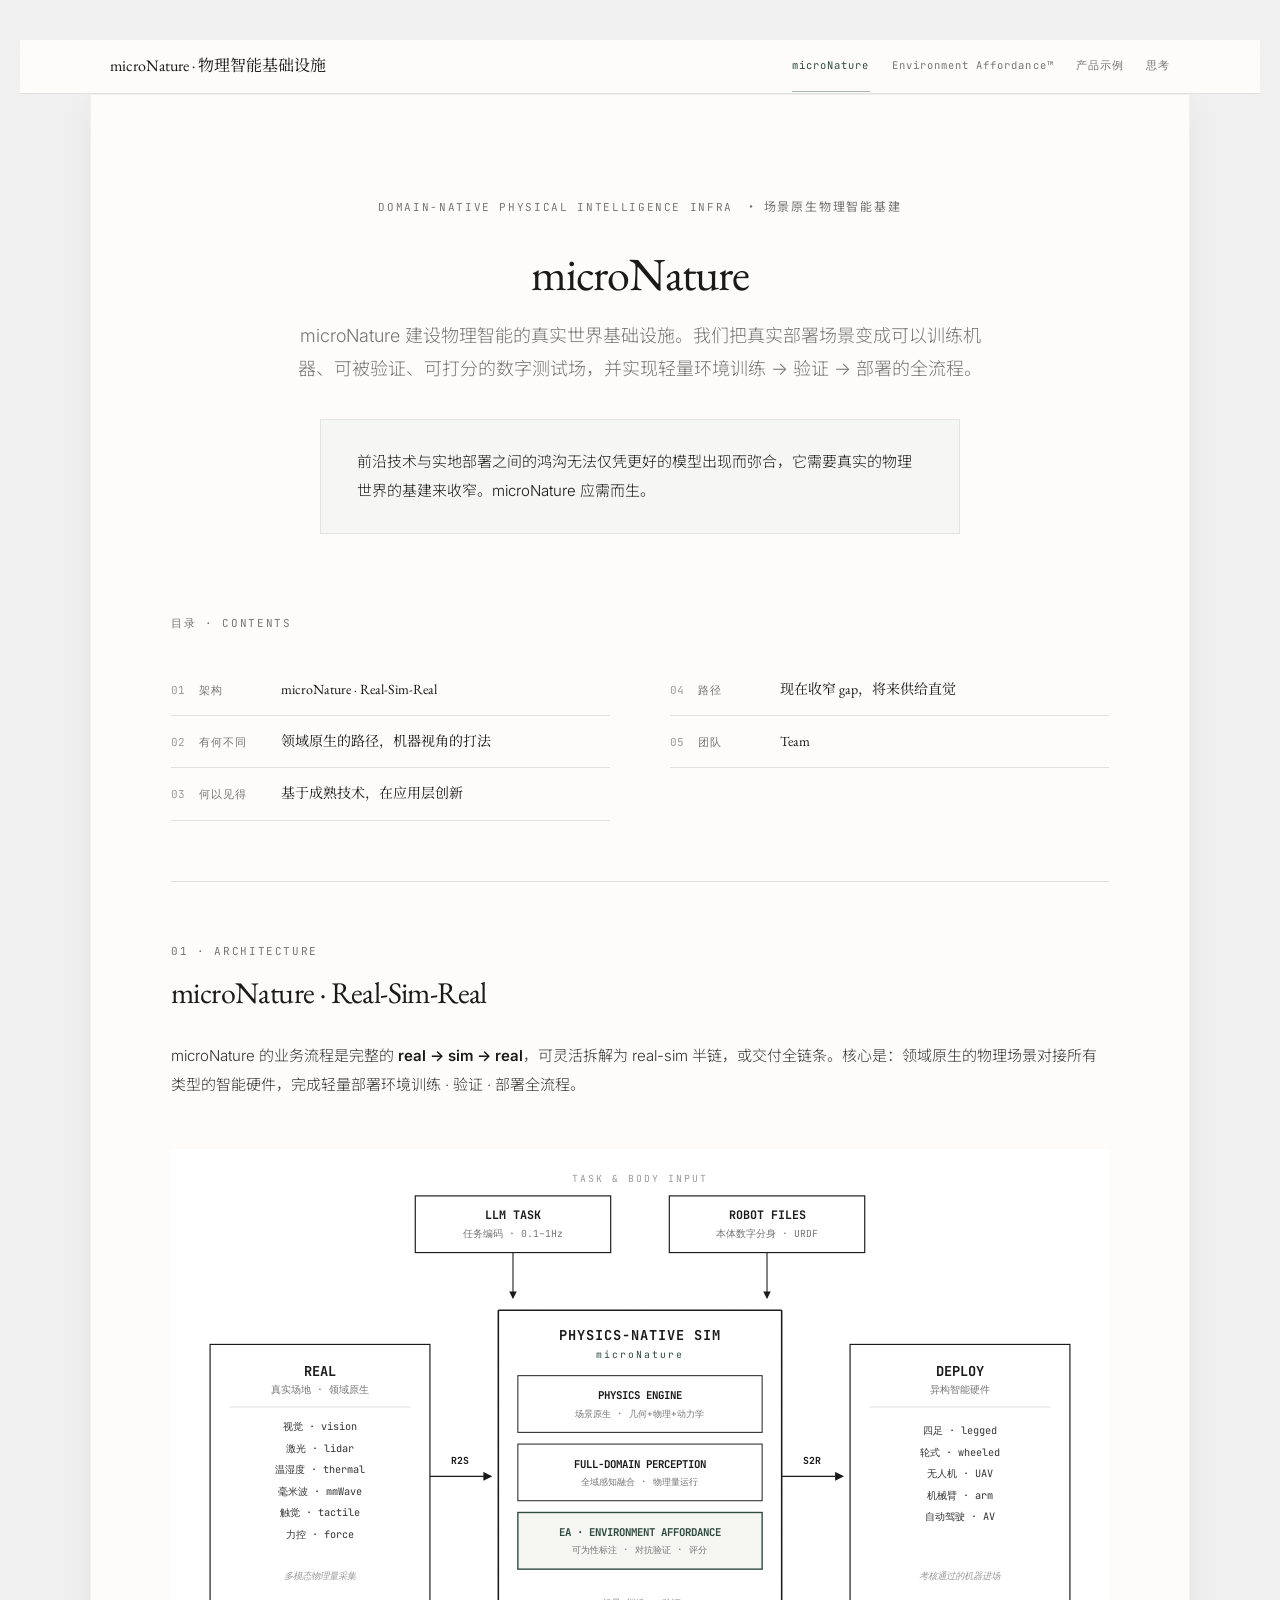
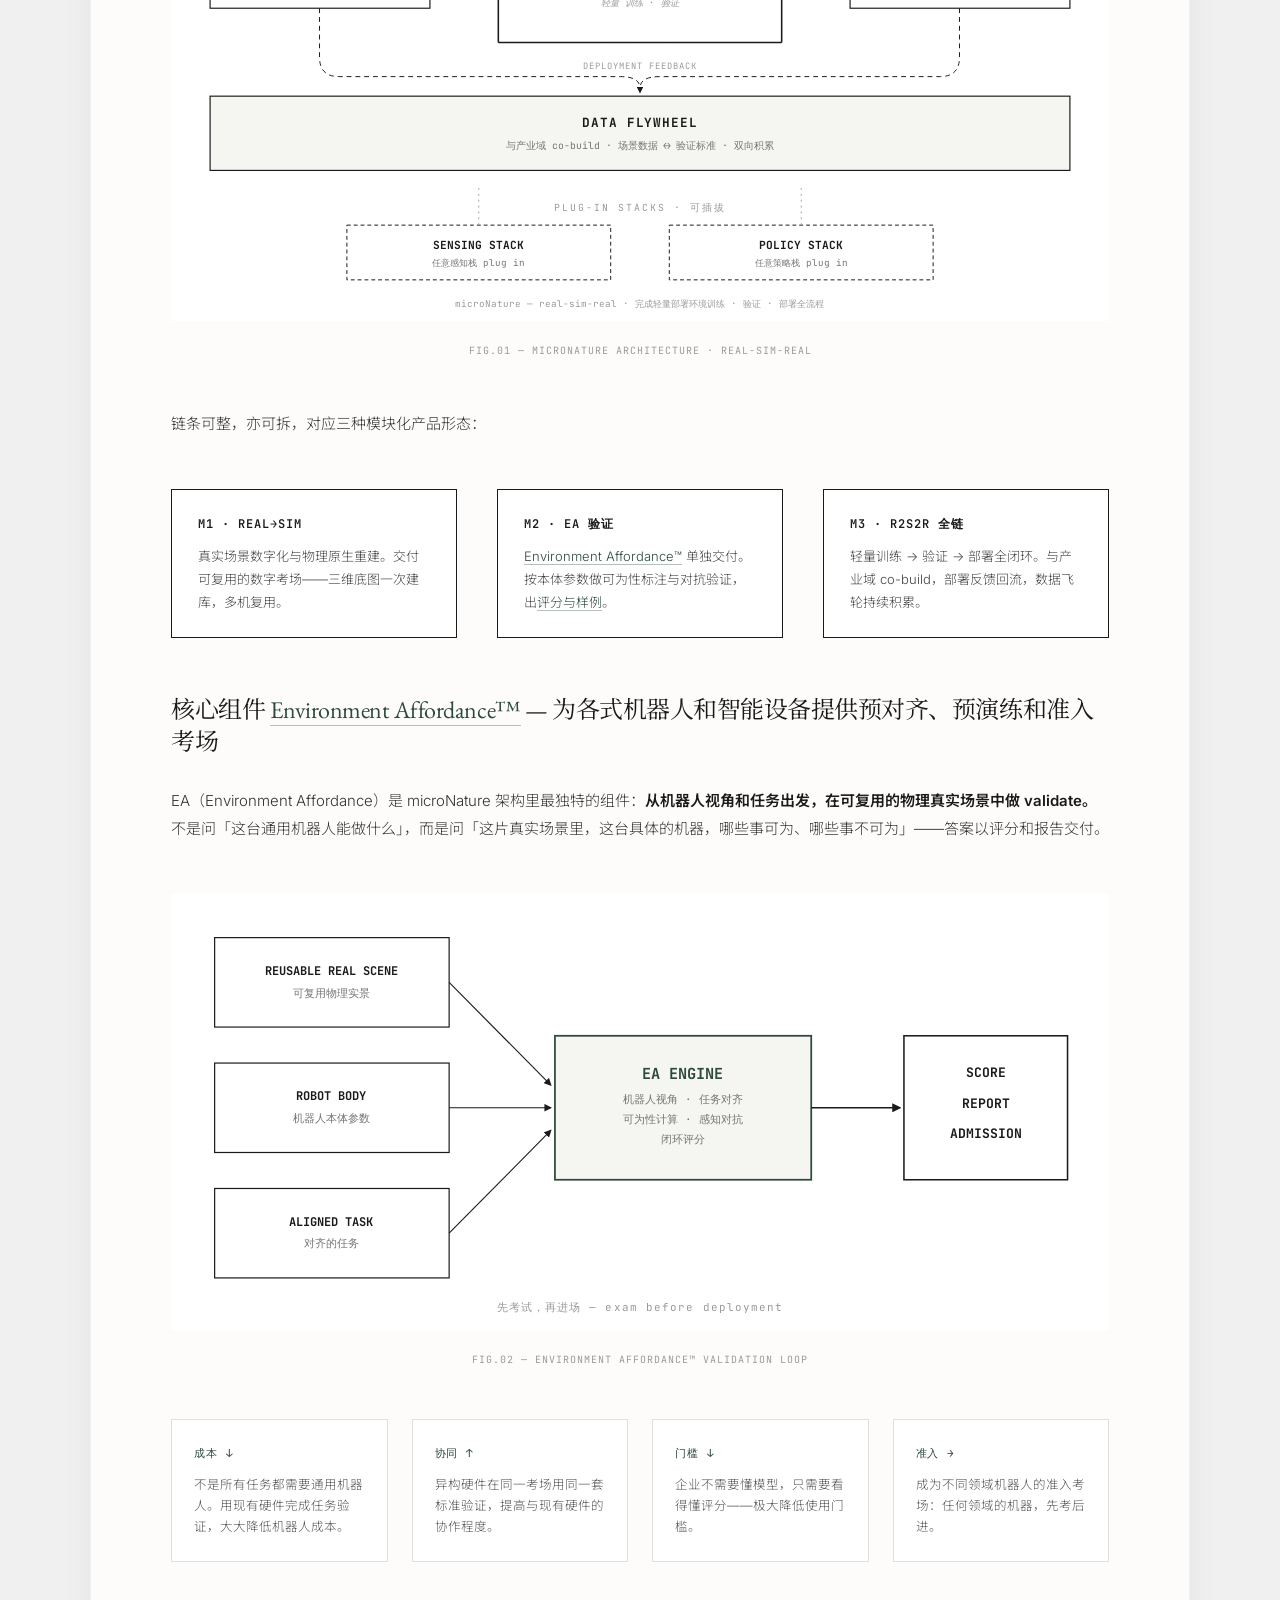
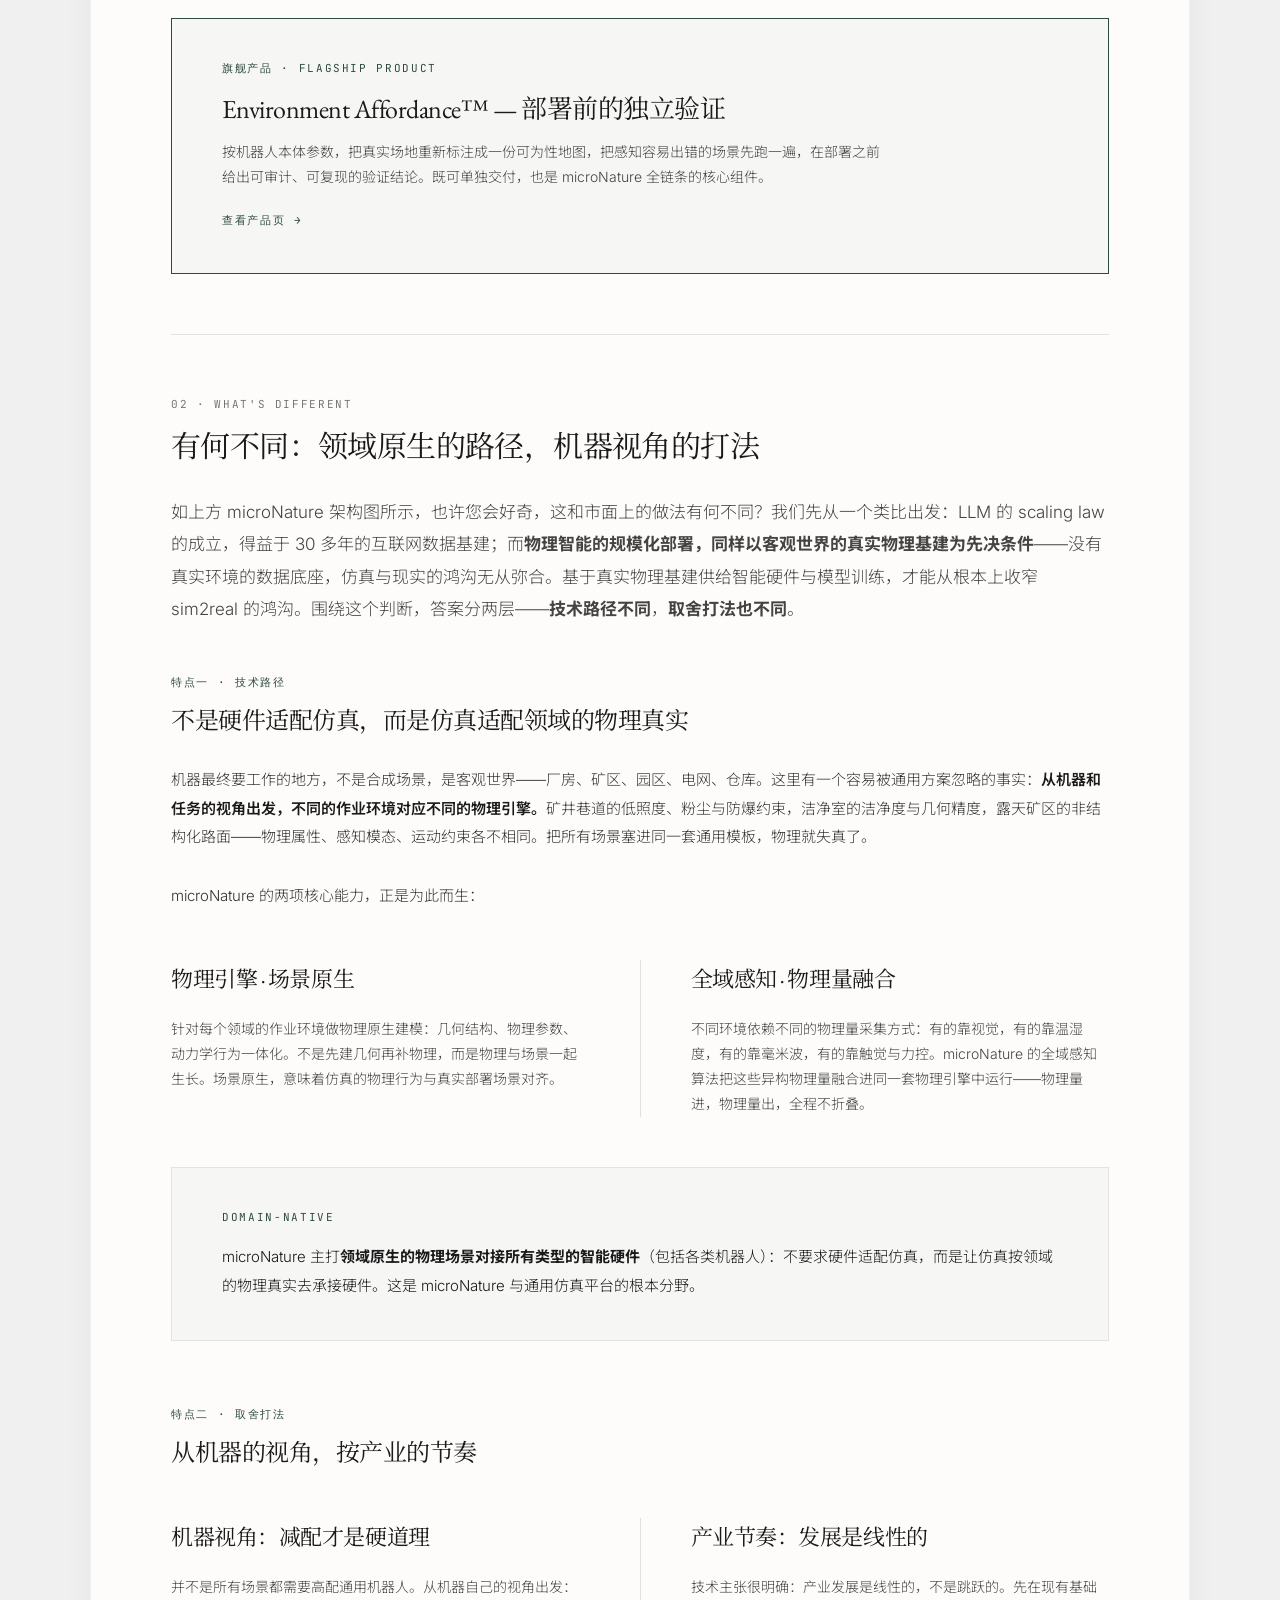
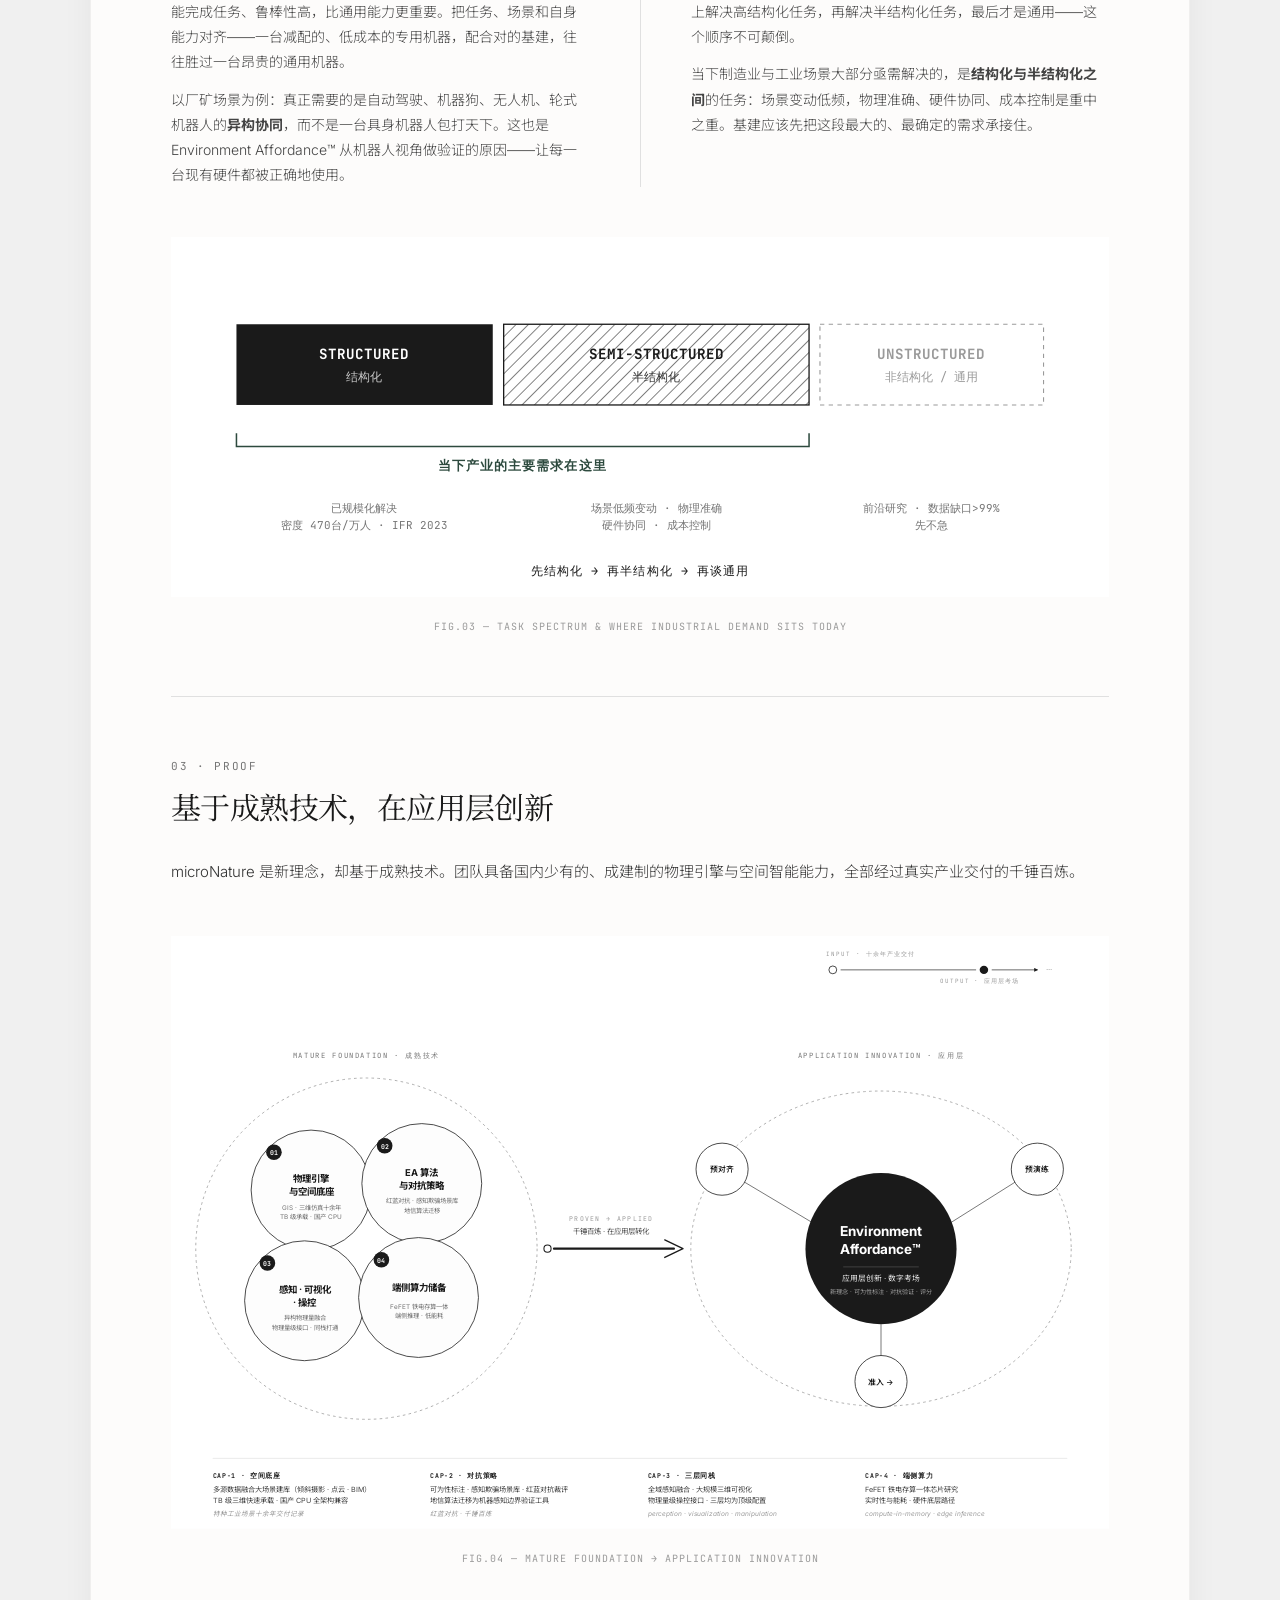
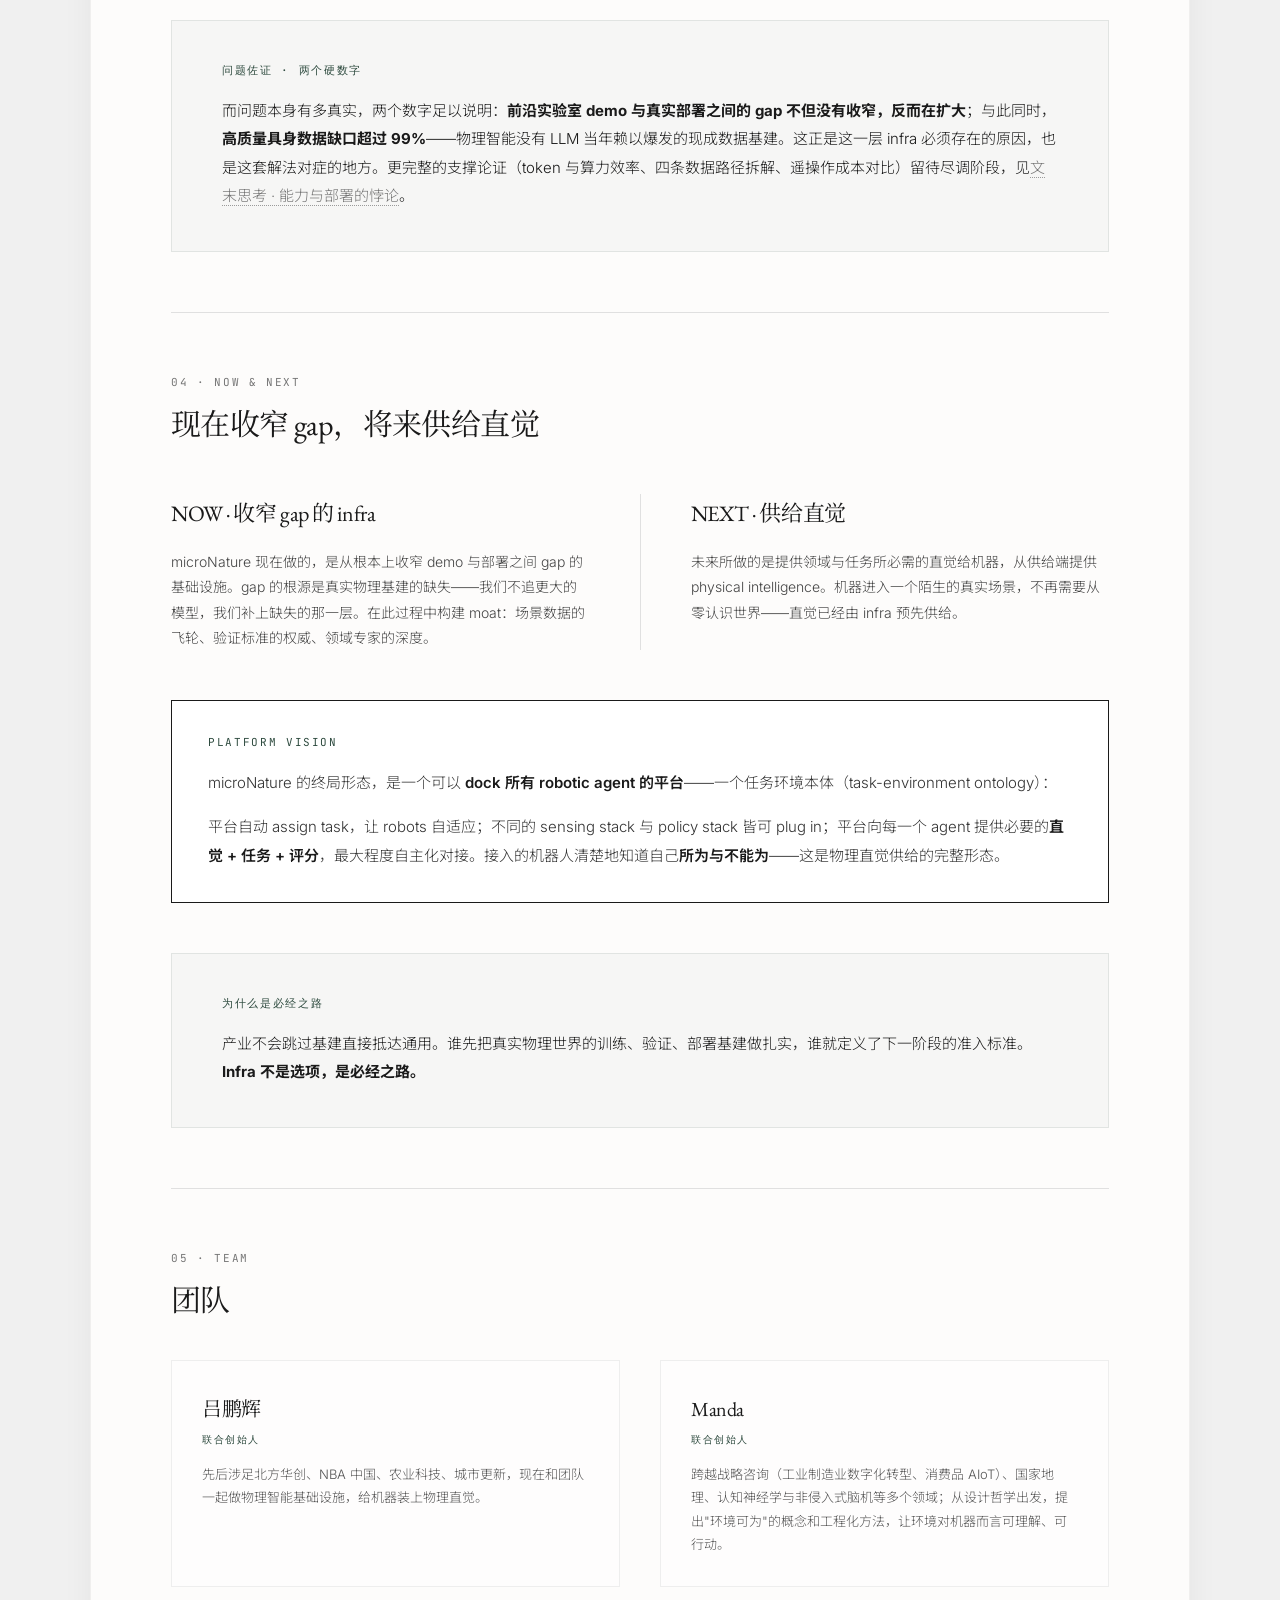
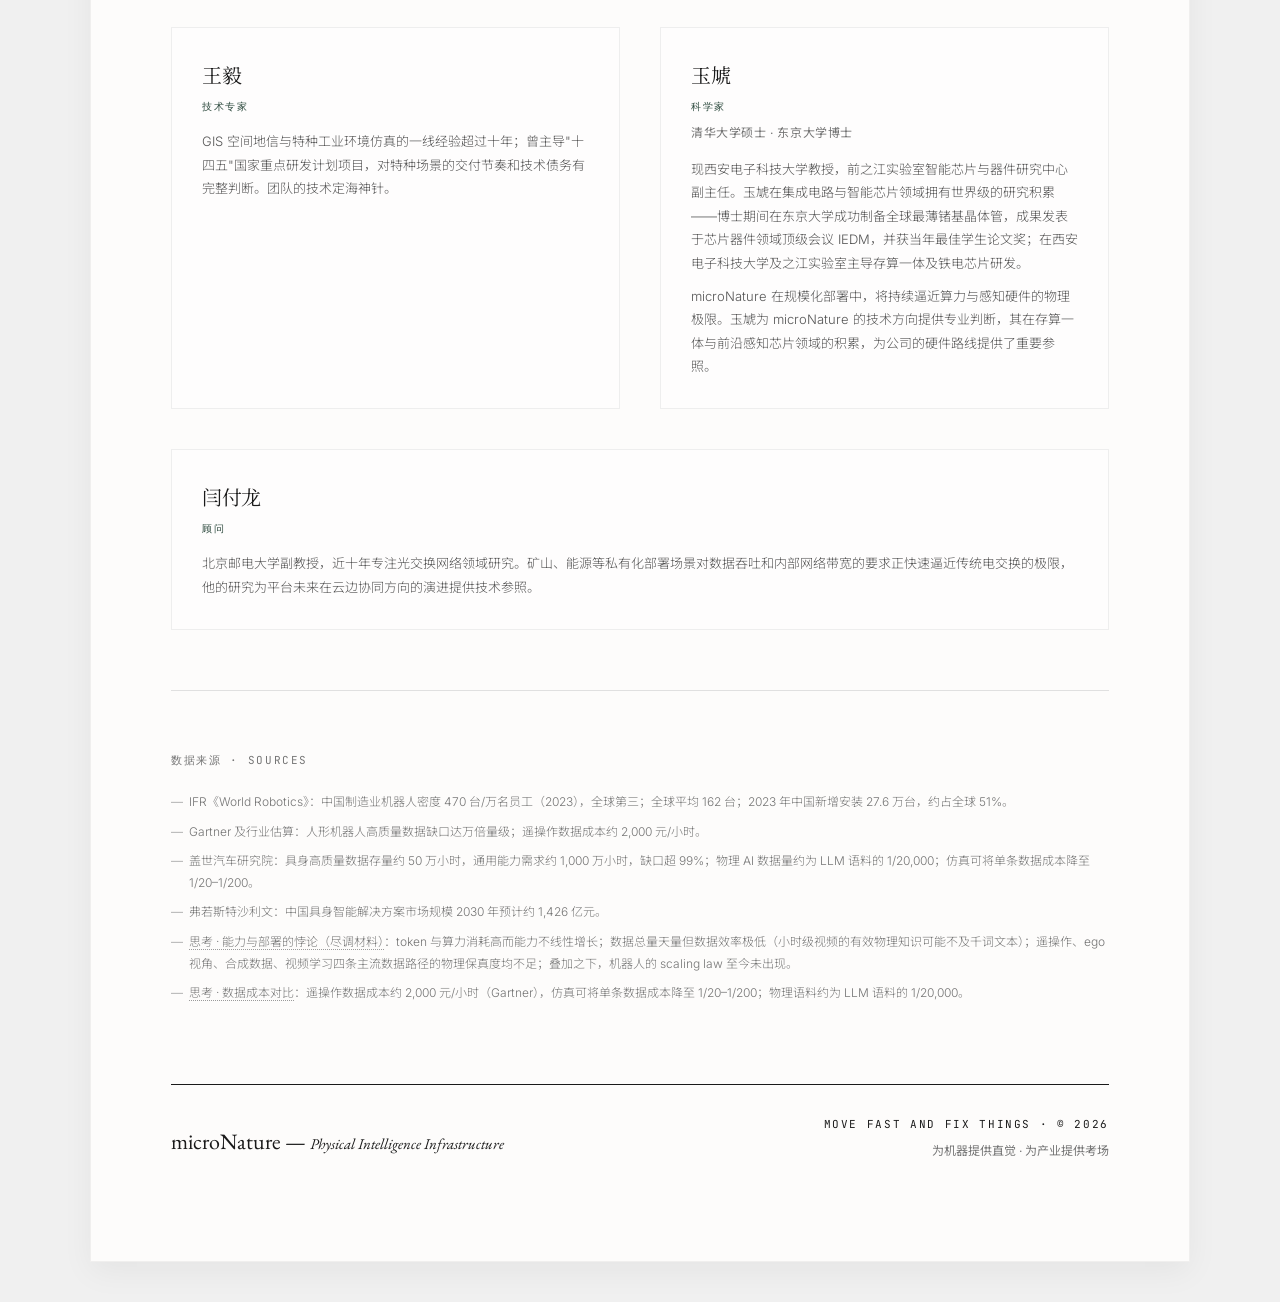
==== index.html @ 31a36499 "Add files via upload" ====
<!DOCTYPE html>
<html lang="zh-CN">
<head>
    <meta charset="UTF-8">
    <meta name="viewport" content="width=device-width, initial-scale=1.0">
    <title>microNature — 物理智能基础设施</title>
    <style>
        @import url('https://fonts.googleapis.com/css2?family=EB+Garamond:ital,wght@0,400;0,600;1,400&family=Inter:wght@300;400;600&family=JetBrains+Mono:wght@400;700&family=Noto+Sans+SC:wght@300;400;600&family=Noto+Serif+SC:wght@400;600&display=swap');

        :root {
            --paper: #fdfcfb;
            --ink: #1a1a1a;
            --accent: #2d4a3e;
            --line: #e0e0e0;
            --gray-light: #e0e0e0;
            --gray-mid: #757575;
            --gray-soft: #9a9a9a;
        }

        * { box-sizing: border-box; margin: 0; padding: 0; }

        body {
            background-color: #f0f0f0;
            font-family: 'Inter', 'Noto Sans SC', sans-serif;
            color: var(--ink);
            line-height: 1.8;
            padding: 40px 20px;
            display: flex;
            flex-direction: column;
            align-items: center;
        }

        .page {
            background-color: var(--paper);
            width: 100%;
            max-width: 1100px;
            padding: 100px 80px;
            box-shadow: 0 10px 30px rgba(0,0,0,0.05);
            position: relative;
            border: 1px solid rgba(0,0,0,0.05);
        }

        h1, h2, h3, h4 {
            font-family: 'EB Garamond', 'Noto Serif SC', serif;
            font-weight: 400;
            letter-spacing: -0.02em;
        }

        .mono {
            font-family: 'JetBrains Mono', monospace;
            font-size: 11px;
            text-transform: uppercase;
            letter-spacing: 0.15em;
            color: var(--gray-mid);
        }

        /* ── HEADER ───────────────────────────── */
        header { text-align: center; margin-bottom: 80px; }

        header h1 {
            font-size: 46px;
            margin-bottom: 20px;
            line-height: 1.15;
        }

        header .brand-line {
            font-family: 'JetBrains Mono', monospace;
            font-size: 11px;
            letter-spacing: 0.15em;
            text-transform: uppercase;
            color: var(--gray-mid);
            margin-bottom: 30px;
        }

        header .brand-line .brand-cn {
            font-family: 'Noto Sans SC', sans-serif;
            font-size: 12px;
            letter-spacing: 0.15em;
            margin-left: 12px;
        }

        header .subtitle {
            font-size: 18px;
            font-weight: 300;
            color: var(--gray-mid);
            max-width: 700px;
            margin: 0 auto;
        }

        header .thesis {
            margin: 34px auto 34px;
            max-width: 640px;
            background-color: rgba(45, 74, 62, 0.03);
            border: 1px solid rgba(45, 74, 62, 0.1);
            padding: 28px 36px;
            font-size: 15px;
            line-height: 1.9;
            font-weight: 300;
            text-align: left;
        }

        hr {
            border: 0;
            border-top: 1px solid var(--gray-light);
            margin: 60px 0;
        }

        /* ── PROSE ────────────────────────────── */
        .prose {
            font-size: 15px;
            font-weight: 300;
            line-height: 1.9;
            margin-bottom: 30px;
            color: #333;
        }

        .prose strong { font-weight: 600; color: var(--ink); }

        .prose u { text-decoration: underline; text-underline-offset: 3px; }

        .lead {
            font-size: 17px;
            font-weight: 300;
            line-height: 1.9;
            color: #444;
            margin-bottom: 30px;
        }

        .section-label { margin-bottom: 12px; display: block; }

        .section-title {
            font-size: 30px;
            margin-bottom: 30px;
            line-height: 1.3;
        }

        /* ── TOC ──────────────────────────────── */
        .toc-nav ol {
            list-style: none;
            margin: 30px 0 0;
            padding: 0;
            columns: 2;
            column-gap: 60px;
        }

        .toc-nav li { break-inside: avoid; border-bottom: 1px solid var(--gray-light); }

        .toc-nav a {
            display: flex;
            align-items: baseline;
            gap: 14px;
            padding: 13px 0;
            text-decoration: none;
            color: var(--ink);
        }

        .toc-nav a:hover .toc-title-sm,
        .toc-nav a:hover .toc-label { color: var(--accent); }
        .toc-nav a:hover .toc-title-sm { text-decoration: underline; text-underline-offset: 3px; }

        .toc-num {
            font-family: 'JetBrains Mono', monospace;
            font-size: 11px;
            color: var(--gray-soft);
            flex-shrink: 0;
        }

        .toc-label {
            font-family: 'JetBrains Mono', monospace;
            font-size: 11px;
            text-transform: uppercase;
            letter-spacing: 0.1em;
            color: var(--gray-mid);
            flex-shrink: 0;
            width: 68px;
        }

        .toc-title-sm {
            font-family: 'EB Garamond', 'Noto Serif SC', serif;
            font-size: 14px;
            color: var(--ink);
        }

        /* ── SVG ──────────────────────────────── */
        .svg-container { margin: 50px 0; text-align: center; }
        .svg-container svg { max-width: 100%; height: auto; }

        .figure-note {
            font-family: 'JetBrains Mono', monospace;
            font-size: 10px;
            letter-spacing: 0.1em;
            text-transform: uppercase;
            color: var(--gray-soft);
            margin-top: 12px;
        }

        /* ── VALUE BOX ────────────────────────── */
        .value-box {
            background-color: rgba(45, 74, 62, 0.03);
            border: 1px solid rgba(45, 74, 62, 0.1);
            padding: 40px 50px;
            margin: 50px 0;
        }

        .value-box .label {
            color: var(--accent);
            margin-bottom: 16px;
            display: block;
        }

        .value-box p { font-size: 15px; font-weight: 300; line-height: 1.9; }

        /* ── HARD CARD (pi-style) ─────────────── */
        .hard-card {
            background: #fff;
            border: 1px solid var(--ink);
            padding: 32px 36px;
        }

        /* ── GRIDS ────────────────────────────── */
        .two-col {
            display: grid;
            grid-template-columns: 1fr 1px 1fr;
            gap: 50px;
            margin: 50px 0;
        }

        .two-col .divider { background-color: var(--gray-light); }
        .two-col h3 { font-size: 22px; margin-bottom: 16px; }
        .two-col p { font-size: 14px; font-weight: 300; line-height: 1.8; color: #444; }

        .three-col {
            display: grid;
            grid-template-columns: 1fr 1fr 1fr;
            gap: 40px;
            margin: 50px 0;
        }

        .three-col h3 {
            font-size: 14px;
            font-weight: 600;
            margin-bottom: 12px;
            text-transform: uppercase;
            letter-spacing: 0.05em;
        }

        .three-col p { font-size: 13px; font-weight: 300; color: var(--gray-mid); line-height: 1.7; }

        .four-col {
            display: grid;
            grid-template-columns: repeat(4, 1fr);
            gap: 24px;
            margin: 44px 0;
        }

        .four-col .cell {
            border: 1px solid var(--line);
            background: #fff;
            padding: 24px 22px;
        }

        .four-col .cell h4 {
            font-family: 'JetBrains Mono', monospace;
            font-size: 11px;
            letter-spacing: 0.08em;
            text-transform: uppercase;
            color: var(--accent);
            margin-bottom: 10px;
        }

        .four-col .cell p { font-size: 12.5px; font-weight: 300; color: #555; line-height: 1.7; }

        /* ── PIPELINE ─────────────────────────── */
        .pipeline { margin: 50px 0; }

        .pipeline-step {
            display: grid;
            grid-template-columns: 80px 1fr;
            gap: 30px;
            margin-bottom: 40px;
            align-items: start;
        }

        .pipeline-step .step-label {
            font-family: 'JetBrains Mono', monospace;
            font-size: 13px;
            font-weight: 700;
            color: var(--accent);
            text-transform: uppercase;
            letter-spacing: 0.05em;
            padding-top: 3px;
        }

        .pipeline-step h3 { font-size: 18px; margin-bottom: 8px; }

        .pipeline-step p { font-size: 14px; font-weight: 300; line-height: 1.8; color: #444; }

        .pipeline-step .deliverable {
            font-size: 12px;
            color: var(--gray-mid);
            font-style: italic;
            font-family: 'EB Garamond', 'Noto Serif SC', serif;
            margin-top: 6px;
        }

        /* ── TABLE ────────────────────────────── */
        .comparison-table {
            width: 100%;
            border-collapse: collapse;
            margin: 36px 0;
            font-size: 13px;
        }

        .comparison-table th {
            font-family: 'JetBrains Mono', monospace;
            font-size: 10.5px;
            text-transform: uppercase;
            letter-spacing: 0.1em;
            color: var(--gray-mid);
            font-weight: 400;
            text-align: left;
            padding: 12px 16px;
            border-bottom: 1px solid var(--line);
        }

        .comparison-table td {
            padding: 14px 16px;
            border-bottom: 1px solid #f0f0f0;
            font-weight: 300;
            vertical-align: top;
            line-height: 1.6;
        }

        .comparison-table td:first-child {
            font-weight: 600;
            font-size: 12px;
            color: var(--ink);
            white-space: nowrap;
        }

        .comparison-table td:last-child { color: var(--accent); }

        /* ── TEAM ─────────────────────────────── */
        .team-grid {
            display: grid;
            grid-template-columns: 1fr 1fr;
            gap: 40px;
            margin-top: 40px;
        }

        .team-member {
            padding: 30px;
            border: 1px solid #eee;
            background: rgba(255,255,255,0.5);
        }

        .team-member.full-width { grid-column: 1 / -1; }
        .team-member h4 { font-size: 20px; margin-bottom: 4px; }

        .team-member .role {
            font-family: 'JetBrains Mono', monospace;
            font-size: 10px;
            text-transform: uppercase;
            letter-spacing: 0.15em;
            color: var(--accent);
            margin-bottom: 14px;
            display: block;
        }

        .team-member .cred {
            display: block;
            font-size: 12px;
            letter-spacing: 0.05em;
            color: var(--gray-mid);
            margin-top: -8px;
            margin-bottom: 14px;
        }

        .team-member p { font-size: 13px; font-weight: 300; line-height: 1.8; color: #555; }
        .team-member p + p { margin-top: 10px; }

        /* ── SOURCES ──────────────────────────── */
        .sources li {
            font-size: 12px;
            font-weight: 300;
            color: var(--gray-mid);
            line-height: 1.8;
            margin-bottom: 8px;
            list-style: none;
            padding-left: 18px;
            position: relative;
        }

        .sources li::before {
            content: "—";
            position: absolute;
            left: 0;
            color: var(--gray-soft);
        }

        /* ── TOPBAR ──────────────────────────── */
        .topbar {
            position: sticky;
            top: 0;
            z-index: 100;
            width: 100%;
            background-color: rgba(253, 252, 251, 0.94);
            backdrop-filter: blur(8px);
            -webkit-backdrop-filter: blur(8px);
            border-bottom: 1px solid var(--gray-light);
        }

        .topbar-in {
            max-width: 1100px;
            margin: 0 auto;
            padding: 0 20px;
            min-height: 52px;
            display: flex;
            align-items: center;
            justify-content: space-between;
            flex-wrap: wrap;
            gap: 4px 24px;
        }

        .tb-brand {
            font-family: 'EB Garamond', 'Noto Serif SC', serif;
            font-size: 16px;
            color: var(--ink);
            text-decoration: none;
            padding: 12px 0;
        }

        .tb-brand em { font-style: italic; color: var(--accent); }
        a.tb-brand:hover em { text-decoration: underline; text-underline-offset: 3px; }
        span.tb-brand { cursor: default; }

        .topnav { display: flex; gap: 22px; flex-wrap: wrap; }

        .topnav a {
            font-family: 'JetBrains Mono', monospace;
            font-size: 10.5px;
            letter-spacing: 0.1em;
            color: var(--gray-mid);
            text-decoration: none;
            border-bottom: 1px solid transparent;
            padding: 16px 0;
            transition: color 0.15s, border-color 0.15s;
        }

        .topnav a:hover { color: var(--ink); border-color: var(--gray-light); }

        .topnav a[aria-current="page"],
        .topnav .cur {
            color: var(--accent);
            border-color: rgba(45, 74, 62, 0.4);
        }

        .topnav .cur {
            font-family: 'JetBrains Mono', monospace;
            font-size: 10.5px;
            letter-spacing: 0.1em;
            padding: 16px 0;
            border-bottom: 1px solid rgba(45, 74, 62, 0.4);
        }

        /* ── CROSS-LINKS ─────────────────────── */
        a.xlink {
            color: var(--accent);
            text-decoration: none;
            border-bottom: 1px solid rgba(45, 74, 62, 0.35);
        }

        a.xlink:hover { border-bottom-color: var(--accent); }

        a.xlink-soft {
            color: var(--gray-mid);
            text-decoration: none;
            border-bottom: 1px dotted var(--gray-soft);
        }

        a.xlink-soft:hover { color: var(--accent); border-bottom-color: var(--accent); }

        /* ── FLAGSHIP PRODUCT CTA ────────────── */
        a.product-cta {
            display: block;
            margin-top: 56px;
            padding: 40px 50px;
            border: 1px solid var(--accent);
            background-color: rgba(45, 74, 62, 0.03);
            text-decoration: none;
            transition: background-color 0.15s;
        }

        a.product-cta:hover { background-color: rgba(45, 74, 62, 0.06); }

        .product-cta .pc-label { color: var(--accent); display: block; margin-bottom: 14px; }
        .product-cta .pc-title { font-size: 26px; line-height: 1.3; margin-bottom: 12px; color: var(--ink); }
        .product-cta .pc-desc { font-size: 14px; font-weight: 300; line-height: 1.8; color: #444; max-width: 660px; }

        .product-cta .pc-go {
            display: inline-block;
            margin-top: 22px;
            font-family: 'JetBrains Mono', monospace;
            font-size: 11px;
            text-transform: uppercase;
            letter-spacing: 0.15em;
            color: var(--accent);
        }

        /* ── FOOTER ───────────────────────────── */
        footer {
            border-top: 1px solid var(--ink);
            padding-top: 30px;
            margin-top: 80px;
            display: flex;
            justify-content: space-between;
            align-items: flex-end;
            gap: 20px;
        }

        .footer-brand { font-family: 'EB Garamond', serif; font-size: 22px; }
        .footer-right { text-align: right; font-size: 12px; color: var(--gray-mid); }

        /* ── RESPONSIVE ───────────────────────── */
        @media (max-width: 768px) {
            .topbar { position: static; }
            .topbar-in { padding: 10px 16px; }
            .topnav a { padding: 8px 0; }
            .topnav .cur { padding: 8px 0; }
            .page { padding: 50px 30px; }
            header h1 { font-size: 32px; }
            header .brand-line { font-size: 9px; letter-spacing: 0.1em; }
            header .brand-line .brand-cn { font-size: 10px; letter-spacing: 0.1em; margin-left: 6px; }
            header .thesis { padding: 20px 22px; }
            .section-title { font-size: 24px; }
            .two-col { grid-template-columns: 1fr; }
            .two-col .divider { display: none; }
            .three-col, .team-grid { grid-template-columns: 1fr; }
            .four-col { grid-template-columns: 1fr 1fr; }
            .pipeline-step { grid-template-columns: 1fr; gap: 8px; }
            .toc-nav ol { columns: 1; }
            .product-cta { padding: 28px 24px; }
            .product-cta .pc-title { font-size: 22px; }
            footer { flex-direction: column; align-items: flex-start; }
            .footer-right { text-align: left; }
        }

        @media (max-width: 440px) {
            .four-col { grid-template-columns: 1fr; }
        }
    </style>
</head>
<body>

<nav class="topbar" aria-label="站点导航">
    <div class="topbar-in">
        <span class="tb-brand">microNature · 物理智能基础设施</span>
        <div class="topnav">
            <span class="cur" aria-current="page">microNature</span>
            <a href="ea0811.html">Environment Affordance™</a>
            <a href="ea0811-demo.html">产品示例</a>
            <a href="mn0811-attachment.html">思考</a>
        </div>
    </div>
</nav>

<div class="page">

    <!-- ═══════════════ HEADER ═══════════════ -->
    <header>
        <div class="brand-line">Domain-Native Physical Intelligence Infra<span class="brand-cn">· 场景原生物理智能基建</span></div>
        <h1>microNature</h1>
        <p class="subtitle">microNature 建设物理智能的真实世界基础设施。我们把真实部署场景变成可以训练机器、可被验证、可打分的数字测试场，并实现轻量环境训练 → 验证 → 部署的全流程。</p>
        <div class="thesis">
            前沿技术与实地部署之间的鸿沟无法仅凭更好的模型出现而弥合，它需要真实的物理世界的基建来收窄。microNature 应需而生。
        </div>
    </header>

    <!-- ═══════════════ TOC ═══════════════ -->
    <section id="toc">
        <span class="mono section-label">目录 · Contents</span>
        <nav class="toc-nav">
            <ol>
                <li><a href="#s1"><span class="toc-num">01</span><span class="toc-label">架构</span><span class="toc-title-sm">microNature · Real-Sim-Real</span></a></li>
                <li><a href="#s2"><span class="toc-num">02</span><span class="toc-label">有何不同</span><span class="toc-title-sm">领域原生的路径，机器视角的打法</span></a></li>
                <li><a href="#s3"><span class="toc-num">03</span><span class="toc-label">何以见得</span><span class="toc-title-sm">基于成熟技术，在应用层创新</span></a></li>
                <li><a href="#s4"><span class="toc-num">04</span><span class="toc-label">路径</span><span class="toc-title-sm">现在收窄 gap，将来供给直觉</span></a></li>
                <li><a href="#s5"><span class="toc-num">05</span><span class="toc-label">团队</span><span class="toc-title-sm">Team</span></a></li>
            </ol>
        </nav>
    </section>

    <hr>

    <!-- ═══════════════ 01 ARCHITECTURE ═══════════════ -->
    <section id="s1">
        <span class="mono section-label">01 · Architecture</span>
        <h2 class="section-title">microNature · Real-Sim-Real</h2>

        <p class="prose">microNature 的业务流程是完整的 <strong>real → sim → real</strong>，可灵活拆解为 real-sim 半链，或交付全链条。核心是：领域原生的物理场景对接所有类型的智能硬件，完成轻量部署环境训练 · 验证 · 部署全流程。</p>

        <div class="svg-container">
            <svg viewBox="0 0 960 790" xmlns="http://www.w3.org/2000/svg" font-family="JetBrains Mono, Consolas, monospace">
                <defs>
                    <marker id="arr" viewBox="0 0 10 10" refX="8" refY="5" markerWidth="7" markerHeight="7" orient="auto-start-reverse">
                        <path d="M0,0 L10,5 L0,10 z" fill="#1a1a1a"/>
                    </marker>
                </defs>
                <rect x="0" y="0" width="960" height="790" fill="white"/>

                <!-- top inputs -->
                <text x="480" y="34" text-anchor="middle" font-size="10" fill="#9a9a9a" letter-spacing="2">TASK &amp; BODY INPUT</text>
                <rect x="250" y="48" width="200" height="58" fill="white" stroke="#1a1a1a" stroke-width="1.2"/>
                <text x="350" y="72" text-anchor="middle" font-size="12" fill="#1a1a1a" font-weight="bold">LLM TASK</text>
                <text x="350" y="90" text-anchor="middle" font-size="10" fill="#757575">任务编码 · 0.1–1Hz</text>
                <rect x="510" y="48" width="200" height="58" fill="white" stroke="#1a1a1a" stroke-width="1.2"/>
                <text x="610" y="72" text-anchor="middle" font-size="12" fill="#1a1a1a" font-weight="bold">ROBOT FILES</text>
                <text x="610" y="90" text-anchor="middle" font-size="10" fill="#757575">本体数字分身 · URDF</text>
                <line x1="350" y1="106" x2="350" y2="152" stroke="#1a1a1a" stroke-width="1.1" marker-end="url(#arr)"/>
                <line x1="610" y1="106" x2="610" y2="152" stroke="#1a1a1a" stroke-width="1.1" marker-end="url(#arr)"/>

                <!-- REAL column -->
                <rect x="40" y="200" width="225" height="270" fill="white" stroke="#1a1a1a" stroke-width="1.2"/>
                <text x="152" y="232" text-anchor="middle" font-size="14" fill="#1a1a1a" font-weight="bold">REAL</text>
                <text x="152" y="250" text-anchor="middle" font-size="10" fill="#757575">真实场地 · 领域原生</text>
                <line x1="60" y1="264" x2="245" y2="264" stroke="#e0e0e0" stroke-width="1"/>
                <text x="152" y="288" text-anchor="middle" font-size="10.5" fill="#333">视觉 · vision</text>
                <text x="152" y="310" text-anchor="middle" font-size="10.5" fill="#333">激光 · lidar</text>
                <text x="152" y="332" text-anchor="middle" font-size="10.5" fill="#333">温湿度 · thermal</text>
                <text x="152" y="354" text-anchor="middle" font-size="10.5" fill="#333">毫米波 · mmWave</text>
                <text x="152" y="376" text-anchor="middle" font-size="10.5" fill="#333">触觉 · tactile</text>
                <text x="152" y="398" text-anchor="middle" font-size="10.5" fill="#333">力控 · force</text>
                <text x="152" y="440" text-anchor="middle" font-size="9.5" fill="#9a9a9a" font-style="italic">多模态物理量采集</text>

                <!-- SIM column -->
                <rect x="335" y="165" width="290" height="340" fill="white" stroke="#1a1a1a" stroke-width="1.6" stroke-dasharray="1,0"/>
                <text x="480" y="196" text-anchor="middle" font-size="14" fill="#1a1a1a" font-weight="bold" letter-spacing="1">PHYSICS-NATIVE SIM</text>
                <text x="480" y="214" text-anchor="middle" font-size="10" fill="#2d4a3e" letter-spacing="2">microNature</text>
                <rect x="355" y="232" width="250" height="58" fill="white" stroke="#1a1a1a" stroke-width="1"/>
                <text x="480" y="256" text-anchor="middle" font-size="11" fill="#1a1a1a" font-weight="bold">PHYSICS ENGINE</text>
                <text x="480" y="274" text-anchor="middle" font-size="9.5" fill="#757575">场景原生 · 几何+物理+动力学</text>
                <rect x="355" y="302" width="250" height="58" fill="white" stroke="#1a1a1a" stroke-width="1"/>
                <text x="480" y="326" text-anchor="middle" font-size="11" fill="#1a1a1a" font-weight="bold">FULL-DOMAIN PERCEPTION</text>
                <text x="480" y="344" text-anchor="middle" font-size="9.5" fill="#757575">全域感知融合 · 物理量运行</text>
                <rect x="355" y="372" width="250" height="58" fill="#f5f5f2" stroke="#2d4a3e" stroke-width="1.4"/>
                <text x="480" y="396" text-anchor="middle" font-size="11" fill="#2d4a3e" font-weight="bold">EA · ENVIRONMENT AFFORDANCE</text>
                <text x="480" y="414" text-anchor="middle" font-size="9.5" fill="#757575">可为性标注 · 对抗验证 · 评分</text>
                <text x="480" y="468" text-anchor="middle" font-size="9.5" fill="#9a9a9a" font-style="italic">轻量 训练 · 验证</text>

                <!-- DEPLOY column -->
                <rect x="695" y="200" width="225" height="270" fill="white" stroke="#1a1a1a" stroke-width="1.2"/>
                <text x="807" y="232" text-anchor="middle" font-size="14" fill="#1a1a1a" font-weight="bold">DEPLOY</text>
                <text x="807" y="250" text-anchor="middle" font-size="10" fill="#757575">异构智能硬件</text>
                <line x1="715" y1="264" x2="900" y2="264" stroke="#e0e0e0" stroke-width="1"/>
                <text x="807" y="292" text-anchor="middle" font-size="10.5" fill="#333">四足 · legged</text>
                <text x="807" y="314" text-anchor="middle" font-size="10.5" fill="#333">轮式 · wheeled</text>
                <text x="807" y="336" text-anchor="middle" font-size="10.5" fill="#333">无人机 · UAV</text>
                <text x="807" y="358" text-anchor="middle" font-size="10.5" fill="#333">机械臂 · arm</text>
                <text x="807" y="380" text-anchor="middle" font-size="10.5" fill="#333">自动驾驶 · AV</text>
                <text x="807" y="440" text-anchor="middle" font-size="9.5" fill="#9a9a9a" font-style="italic">考核通过的机器进场</text>

                <!-- horizontal arrows -->
                <line x1="265" y1="335" x2="327" y2="335" stroke="#1a1a1a" stroke-width="1.3" marker-end="url(#arr)"/>
                <text x="296" y="322" text-anchor="middle" font-size="10" fill="#1a1a1a" font-weight="bold">R2S</text>
                <line x1="625" y1="335" x2="687" y2="335" stroke="#1a1a1a" stroke-width="1.3" marker-end="url(#arr)"/>
                <text x="656" y="322" text-anchor="middle" font-size="10" fill="#1a1a1a" font-weight="bold">S2R</text>

                <!-- flywheel -->
                <rect x="40" y="560" width="880" height="76" fill="#f5f5f2" stroke="#1a1a1a" stroke-width="1.2"/>
                <text x="480" y="592" text-anchor="middle" font-size="13" fill="#1a1a1a" font-weight="bold" letter-spacing="1">DATA FLYWHEEL</text>
                <text x="480" y="614" text-anchor="middle" font-size="10" fill="#757575">与产业域 co-build · 场景数据 ↔ 验证标准 · 双向积累</text>
                <path d="M807,470 L807,520 Q807,540 787,540 L500,540 Q480,540 480,552 L480,556" fill="none" stroke="#1a1a1a" stroke-width="1" stroke-dasharray="5,4" marker-end="url(#arr)"/>
                <path d="M152,470 L152,520 Q152,540 172,540 L460,540 Q480,540 480,552" fill="none" stroke="#1a1a1a" stroke-width="1" stroke-dasharray="5,4"/>
                <text x="480" y="532" text-anchor="middle" font-size="9" fill="#9a9a9a" letter-spacing="1">DEPLOYMENT FEEDBACK</text>

                <!-- plug-in docks -->
                <text x="480" y="678" text-anchor="middle" font-size="10" fill="#9a9a9a" letter-spacing="2">PLUG-IN STACKS · 可插拔</text>
                <rect x="180" y="692" width="270" height="56" fill="white" stroke="#1a1a1a" stroke-width="1" stroke-dasharray="4,3"/>
                <text x="315" y="716" text-anchor="middle" font-size="11.5" fill="#1a1a1a" font-weight="bold">SENSING STACK</text>
                <text x="315" y="734" text-anchor="middle" font-size="9.5" fill="#757575">任意感知栈 plug in</text>
                <rect x="510" y="692" width="270" height="56" fill="white" stroke="#1a1a1a" stroke-width="1" stroke-dasharray="4,3"/>
                <text x="645" y="716" text-anchor="middle" font-size="11.5" fill="#1a1a1a" font-weight="bold">POLICY STACK</text>
                <text x="645" y="734" text-anchor="middle" font-size="9.5" fill="#757575">任意策略栈 plug in</text>
                <line x1="315" y1="692" x2="315" y2="650" stroke="#9a9a9a" stroke-width="0.9" stroke-dasharray="2,4"/>
                <line x1="645" y1="692" x2="645" y2="650" stroke="#9a9a9a" stroke-width="0.9" stroke-dasharray="2,4"/>
                <text x="480" y="776" text-anchor="middle" font-size="9.5" fill="#9a9a9a">microNature — real-sim-real · 完成轻量部署环境训练 · 验证 · 部署全流程</text>
            </svg>
            <div class="figure-note">FIG.01 — microNature architecture · real-sim-real</div>
        </div>

        <p class="prose">链条可整，亦可拆，对应三种模块化产品形态：</p>

        <div class="three-col">
            <div class="hard-card" style="padding:24px 26px;">
                <h3 style="font-family:'JetBrains Mono',monospace; font-size:12px; letter-spacing:0.08em; margin-bottom:10px;">M1 · REAL→SIM</h3>
                <p style="font-size:13px; font-weight:300; color:#444; line-height:1.75;">真实场景数字化与物理原生重建。交付可复用的数字考场——三维底图一次建库，多机复用。</p>
            </div>
            <div class="hard-card" style="padding:24px 26px;">
                <h3 style="font-family:'JetBrains Mono',monospace; font-size:12px; letter-spacing:0.08em; margin-bottom:10px;">M2 · EA 验证</h3>
                <p style="font-size:13px; font-weight:300; color:#444; line-height:1.75;"><a class="xlink" href="ea0811.html">Environment Affordance™</a> 单独交付。按本体参数做可为性标注与对抗验证，出<a class="xlink" href="ea0811-demo.html">评分与样例</a>。</p>
            </div>
            <div class="hard-card" style="padding:24px 26px;">
                <h3 style="font-family:'JetBrains Mono',monospace; font-size:12px; letter-spacing:0.08em; margin-bottom:10px;">M3 · R2S2R 全链</h3>
                <p style="font-size:13px; font-weight:300; color:#444; line-height:1.75;">轻量训练 → 验证 → 部署全闭环。与产业域 co-build，部署反馈回流，数据飞轮持续积累。</p>
            </div>
        </div>

        <!-- EA core component -->
        <div style="margin-top:56px;">
            <h3 class="section-title" style="font-size:24px;">核心组件 <a class="xlink" href="ea0811.html">Environment Affordance™</a> — 为各式机器人和智能设备提供预对齐、预演练和准入考场</h3>

            <p class="prose">EA（Environment Affordance）是 microNature 架构里最独特的组件：<strong>从机器人视角和任务出发，在可复用的物理真实场景中做 validate。</strong>不是问「这台通用机器人能做什么」，而是问「这片真实场景里，这台具体的机器，哪些事可为、哪些事不可为」——答案以评分和报告交付。</p>

            <div class="svg-container">
                <svg viewBox="0 0 860 400" xmlns="http://www.w3.org/2000/svg" font-family="JetBrains Mono, Consolas, monospace">
                    <defs>
                        <marker id="arr2" viewBox="0 0 10 10" refX="8" refY="5" markerWidth="7" markerHeight="7" orient="auto-start-reverse">
                            <path d="M0,0 L10,5 L0,10 z" fill="#1a1a1a"/>
                        </marker>
                    </defs>
                    <rect x="0" y="0" width="860" height="400" fill="white"/>
                    <rect x="40" y="40" width="215" height="82" fill="white" stroke="#1a1a1a" stroke-width="1.1"/>
                    <text x="147" y="74" text-anchor="middle" font-size="11" fill="#1a1a1a" font-weight="bold">REUSABLE REAL SCENE</text>
                    <text x="147" y="94" text-anchor="middle" font-size="10" fill="#757575">可复用物理实景</text>
                    <rect x="40" y="155" width="215" height="82" fill="white" stroke="#1a1a1a" stroke-width="1.1"/>
                    <text x="147" y="189" text-anchor="middle" font-size="11" fill="#1a1a1a" font-weight="bold">ROBOT BODY</text>
                    <text x="147" y="209" text-anchor="middle" font-size="10" fill="#757575">机器人本体参数</text>
                    <rect x="40" y="270" width="215" height="82" fill="white" stroke="#1a1a1a" stroke-width="1.1"/>
                    <text x="147" y="304" text-anchor="middle" font-size="11" fill="#1a1a1a" font-weight="bold">ALIGNED TASK</text>
                    <text x="147" y="324" text-anchor="middle" font-size="10" fill="#757575">对齐的任务</text>
                    <line x1="255" y1="81" x2="348" y2="175" stroke="#1a1a1a" stroke-width="1" marker-end="url(#arr2)"/>
                    <line x1="255" y1="196" x2="348" y2="196" stroke="#1a1a1a" stroke-width="1" marker-end="url(#arr2)"/>
                    <line x1="255" y1="311" x2="348" y2="217" stroke="#1a1a1a" stroke-width="1" marker-end="url(#arr2)"/>
                    <rect x="352" y="130" width="235" height="132" fill="#f5f5f2" stroke="#2d4a3e" stroke-width="1.6"/>
                    <text x="469" y="170" text-anchor="middle" font-size="14" fill="#2d4a3e" font-weight="bold">EA ENGINE</text>
                    <text x="469" y="192" text-anchor="middle" font-size="10" fill="#757575">机器人视角 · 任务对齐</text>
                    <text x="469" y="210" text-anchor="middle" font-size="10" fill="#757575">可为性计算 · 感知对抗</text>
                    <text x="469" y="228" text-anchor="middle" font-size="10" fill="#757575">闭环评分</text>
                    <line x1="587" y1="196" x2="668" y2="196" stroke="#1a1a1a" stroke-width="1.2" marker-end="url(#arr2)"/>
                    <rect x="672" y="130" width="150" height="132" fill="white" stroke="#1a1a1a" stroke-width="1.4"/>
                    <text x="747" y="168" text-anchor="middle" font-size="12" fill="#1a1a1a" font-weight="bold">SCORE</text>
                    <text x="747" y="196" text-anchor="middle" font-size="12" fill="#1a1a1a" font-weight="bold">REPORT</text>
                    <text x="747" y="224" text-anchor="middle" font-size="12" fill="#1a1a1a" font-weight="bold">ADMISSION</text>
                    <text x="430" y="382" text-anchor="middle" font-size="10" fill="#9a9a9a" letter-spacing="1">先考试，再进场 — exam before deployment</text>
                </svg>
                <div class="figure-note">FIG.02 — Environment Affordance™ validation loop</div>
            </div>

            <div class="four-col">
                <div class="cell">
                    <h4>成本 ↓</h4>
                    <p>不是所有任务都需要通用机器人。用现有硬件完成任务验证，大大降低机器人成本。</p>
                </div>
                <div class="cell">
                    <h4>协同 ↑</h4>
                    <p>异构硬件在同一考场用同一套标准验证，提高与现有硬件的协作程度。</p>
                </div>
                <div class="cell">
                    <h4>门槛 ↓</h4>
                    <p>企业不需要懂模型，只需要看得懂评分——极大降低使用门槛。</p>
                </div>
                <div class="cell">
                    <h4>准入 →</h4>
                    <p>成为不同领域机器人的准入考场：任何领域的机器，先考后进。</p>
                </div>
            </div>

            <!-- 旗舰产品入口 · 主链接 → EA 产品页 -->
            <a class="product-cta" href="ea0811.html">
                <span class="mono pc-label">旗舰产品 · Flagship Product</span>
                <h3 class="pc-title">Environment Affordance™ — 部署前的独立验证</h3>
                <p class="pc-desc">按机器人本体参数，把真实场地重新标注成一份可为性地图，把感知容易出错的场景先跑一遍，在部署之前给出可审计、可复现的验证结论。既可单独交付，也是 microNature 全链条的核心组件。</p>
                <span class="pc-go">查看产品页 →</span>
            </a>
        </div>
    </section>

    <hr>

    <!-- ═══════════════ 02 WHAT'S DIFFERENT ═══════════════ -->
    <section id="s2">
        <span class="mono section-label">02 · What's Different</span>
        <h2 class="section-title">有何不同：领域原生的路径，机器视角的打法</h2>

        <p class="lead">如上方 microNature 架构图所示，也许您会好奇，这和市面上的做法有何不同？我们先从一个类比出发：LLM 的 scaling law 的成立，得益于 30 多年的互联网数据基建；而<strong>物理智能的规模化部署，同样以客观世界的真实物理基建为先决条件</strong>——没有真实环境的数据底座，仿真与现实的鸿沟无从弥合。基于真实物理基建供给智能硬件与模型训练，才能从根本上收窄 sim2real 的鸿沟。围绕这个判断，答案分两层——<strong>技术路径不同</strong>，<strong>取舍打法也不同</strong>。</p>

        <div style="margin-top:48px;">
            <span class="mono section-label" style="color:var(--accent);">特点一 · 技术路径</span>
            <h3 class="section-title" style="font-size:24px;">不是硬件适配仿真，而是仿真适配领域的物理真实</h3>

            <p class="prose">机器最终要工作的地方，不是合成场景，是客观世界——厂房、矿区、园区、电网、仓库。这里有一个容易被通用方案忽略的事实：<strong>从机器和任务的视角出发，不同的作业环境对应不同的物理引擎。</strong>矿井巷道的低照度、粉尘与防爆约束，洁净室的洁净度与几何精度，露天矿区的非结构化路面——物理属性、感知模态、运动约束各不相同。把所有场景塞进同一套通用模板，物理就失真了。</p>

            <p class="prose">microNature 的两项核心能力，正是为此而生：</p>

            <div class="two-col">
                <div>
                    <h3>物理引擎 · 场景原生</h3>
                    <p>针对每个领域的作业环境做物理原生建模：几何结构、物理参数、动力学行为一体化。不是先建几何再补物理，而是物理与场景一起生长。场景原生，意味着仿真的物理行为与真实部署场景对齐。</p>
                </div>
                <div class="divider"></div>
                <div>
                    <h3>全域感知 · 物理量融合</h3>
                    <p>不同环境依赖不同的物理量采集方式：有的靠视觉，有的靠温湿度，有的靠毫米波，有的靠触觉与力控。microNature 的全域感知算法把这些异构物理量融合进同一套物理引擎中运行——物理量进，物理量出，全程不折叠。</p>
                </div>
            </div>

            <div class="value-box">
                <span class="mono label">Domain-Native</span>
                <p>microNature 主打<strong>领域原生的物理场景对接所有类型的智能硬件</strong>（包括各类机器人）：不要求硬件适配仿真，而是让仿真按领域的物理真实去承接硬件。这是 microNature 与通用仿真平台的根本分野。</p>
            </div>
        </div>

        <div style="margin-top:64px;">
            <span class="mono section-label" style="color:var(--accent);">特点二 · 取舍打法</span>
            <h3 class="section-title" style="font-size:24px;">从机器的视角，按产业的节奏</h3>

            <div class="two-col">
                <div>
                    <h3>机器视角：减配才是硬道理</h3>
                    <p>并不是所有场景都需要高配通用机器人。从机器自己的视角出发：能完成任务、鲁棒性高，比通用能力更重要。把任务、场景和自身能力对齐——一台减配的、低成本的专用机器，配合对的基建，往往胜过一台昂贵的通用机器。</p>
                    <p style="margin-top:12px;">以厂矿场景为例：真正需要的是自动驾驶、机器狗、无人机、轮式机器人的<strong>异构协同</strong>，而不是一台具身机器人包打天下。这也是 Environment Affordance™ 从机器人视角做验证的原因——让每一台现有硬件都被正确地使用。</p>
                </div>
                <div class="divider"></div>
                <div>
                    <h3>产业节奏：发展是线性的</h3>
                    <p>技术主张很明确：产业发展是线性的，不是跳跃的。先在现有基础上解决高结构化任务，再解决半结构化任务，最后才是通用——这个顺序不可颠倒。</p>
                    <p style="margin-top:12px;">当下制造业与工业场景大部分亟需解决的，是<strong>结构化与半结构化之间</strong>的任务：场景变动低频，物理准确、硬件协同、成本控制是重中之重。基建应该先把这段最大的、最确定的需求承接住。</p>
                </div>
            </div>

            <div class="svg-container">
                <svg viewBox="0 0 860 330" xmlns="http://www.w3.org/2000/svg" font-family="JetBrains Mono, Consolas, monospace">
                    <defs>
                        <pattern id="hatch" width="8" height="8" patternUnits="userSpaceOnUse" patternTransform="rotate(45)">
                            <line x1="0" y1="0" x2="0" y2="8" stroke="#1a1a1a" stroke-width="1"/>
                        </pattern>
                    </defs>
                    <rect x="0" y="0" width="860" height="330" fill="white"/>
                    <!-- three segments -->
                    <rect x="60" y="80" width="235" height="74" fill="#1a1a1a"/>
                    <text x="177" y="112" text-anchor="middle" font-size="13" fill="#ffffff" font-weight="bold">STRUCTURED</text>
                    <text x="177" y="132" text-anchor="middle" font-size="11" fill="#c9c9c9">结构化</text>
                    <rect x="305" y="80" width="280" height="74" fill="url(#hatch)" stroke="#1a1a1a" stroke-width="1.2"/>
                    <text x="445" y="112" text-anchor="middle" font-size="13" fill="#1a1a1a" font-weight="bold">SEMI-STRUCTURED</text>
                    <text x="445" y="132" text-anchor="middle" font-size="11" fill="#333333">半结构化</text>
                    <rect x="595" y="80" width="205" height="74" fill="none" stroke="#9a9a9a" stroke-width="1" stroke-dasharray="4,4"/>
                    <text x="697" y="112" text-anchor="middle" font-size="13" fill="#9a9a9a" font-weight="bold">UNSTRUCTURED</text>
                    <text x="697" y="132" text-anchor="middle" font-size="11" fill="#9a9a9a">非结构化 / 通用</text>
                    <!-- demand bracket -->
                    <path d="M60,180 L60,192 L585,192 L585,180" fill="none" stroke="#2d4a3e" stroke-width="1.4"/>
                    <text x="322" y="214" text-anchor="middle" font-size="12" fill="#2d4a3e" font-weight="bold" letter-spacing="1">当下产业的主要需求在这里</text>
                    <!-- annotations -->
                    <text x="177" y="252" text-anchor="middle" font-size="10" fill="#757575">已规模化解决</text>
                    <text x="177" y="268" text-anchor="middle" font-size="10" fill="#757575">密度 470台/万人 · IFR 2023</text>
                    <text x="445" y="252" text-anchor="middle" font-size="10" fill="#757575">场景低频变动 · 物理准确</text>
                    <text x="445" y="268" text-anchor="middle" font-size="10" fill="#757575">硬件协同 · 成本控制</text>
                    <text x="697" y="252" text-anchor="middle" font-size="10" fill="#757575">前沿研究 · 数据缺口&gt;99%</text>
                    <text x="697" y="268" text-anchor="middle" font-size="10" fill="#757575">先不急</text>
                    <!-- order line -->
                    <text x="430" y="310" text-anchor="middle" font-size="11" fill="#1a1a1a" letter-spacing="1">先结构化 → 再半结构化 → 再谈通用</text>
                </svg>
                <div class="figure-note">FIG.03 — task spectrum &amp; where industrial demand sits today</div>
            </div>
        </div>
    </section>

    <hr>

    <!-- ═══════════════ 03 PROOF ═══════════════ -->
    <section id="s3">
        <span class="mono section-label">03 · Proof</span>
        <h2 class="section-title">基于成熟技术，在应用层创新</h2>

        <p class="prose">microNature 是新理念，却基于成熟技术。团队具备国内少有的、成建制的物理引擎与空间智能能力，全部经过真实产业交付的千锤百炼。</p>

        <div class="svg-container">
            <svg viewBox="0 40 1440 910" xmlns="http://www.w3.org/2000/svg" font-family="Inter, 'Noto Sans SC', 'PingFang SC', sans-serif">
                <defs>
                    <marker id="arrK" viewBox="0 0 10 10" refX="8" refY="5" markerWidth="6" markerHeight="6" orient="auto-start-reverse">
                        <path d="M0,0 L10,5 L0,10 z" fill="#1a1a1a"/>
                    </marker>
                </defs>

                <rect x="0" y="40" width="1440" height="910" fill="#ffffff"/>

                <!-- input / output seed axis -->
                <text x="1006" y="70" font-family="'JetBrains Mono', monospace" font-size="9" letter-spacing="1.5" fill="#9a9a9a">INPUT · 十余年产业交付</text>
                <circle cx="1016" cy="92" r="6" fill="none" stroke="#1a1a1a" stroke-width="1.2"/>
                <line x1="1028" y1="92" x2="1236" y2="92" stroke="#1a1a1a" stroke-width="1"/>
                <circle cx="1248" cy="92" r="6.5" fill="#1a1a1a"/>
                <text x="1180" y="112" font-family="'JetBrains Mono', monospace" font-size="9" letter-spacing="1.5" fill="#9a9a9a">OUTPUT · 应用层考场</text>
                <line x1="1260" y1="92" x2="1330" y2="92" stroke="#1a1a1a" stroke-width="1" marker-end="url(#arrK)"/>
                <text x="1344" y="96" font-size="12" fill="#9a9a9a">···</text>

                <!-- LEFT: MATURE FOUNDATION cluster -->
                <text x="300" y="228" text-anchor="middle" font-family="'JetBrains Mono', monospace" font-size="11" letter-spacing="2.5" fill="#757575">MATURE FOUNDATION · 成熟技术</text>
                <circle cx="300" cy="520" r="262" fill="none" stroke="#9a9a9a" stroke-width="1.2" stroke-dasharray="4,5"/>

                <circle cx="215" cy="430" r="92" fill="#fdfdfd" stroke="#1a1a1a" stroke-width="1.2"/>
                <circle cx="158" cy="372" r="12" fill="#1a1a1a"/>
                <text x="158" y="376.5" text-anchor="middle" font-family="'JetBrains Mono', monospace" font-size="10" font-weight="700" fill="#ffffff">01</text>
                <text x="215" y="418" text-anchor="middle" font-size="14.5" font-weight="700" fill="#1a1a1a">物理引擎</text>
                <text x="215" y="438" text-anchor="middle" font-size="14.5" font-weight="700" fill="#1a1a1a">与空间底座</text>
                <text x="215" y="460" text-anchor="middle" font-size="9.8" fill="#757575">GIS · 三维仿真十余年</text>
                <text x="215" y="475" text-anchor="middle" font-size="9.8" fill="#757575">TB 级承载 · 国产 CPU</text>

                <circle cx="385" cy="420" r="92" fill="#fdfdfd" stroke="#1a1a1a" stroke-width="1.2"/>
                <circle cx="328" cy="362" r="12" fill="#1a1a1a"/>
                <text x="328" y="366.5" text-anchor="middle" font-family="'JetBrains Mono', monospace" font-size="10" font-weight="700" fill="#ffffff">02</text>
                <text x="385" y="408" text-anchor="middle" font-size="14.5" font-weight="700" fill="#1a1a1a">EA 算法</text>
                <text x="385" y="428" text-anchor="middle" font-size="14.5" font-weight="700" fill="#1a1a1a">与对抗策略</text>
                <text x="385" y="450" text-anchor="middle" font-size="9.8" fill="#757575">红蓝对抗 · 感知欺骗场景库</text>
                <text x="385" y="465" text-anchor="middle" font-size="9.8" fill="#757575">地信算法迁移</text>

                <circle cx="205" cy="600" r="92" fill="#fdfdfd" stroke="#1a1a1a" stroke-width="1.2"/>
                <circle cx="148" cy="542" r="12" fill="#1a1a1a"/>
                <text x="148" y="546.5" text-anchor="middle" font-family="'JetBrains Mono', monospace" font-size="10" font-weight="700" fill="#ffffff">03</text>
                <text x="205" y="588" text-anchor="middle" font-size="14.5" font-weight="700" fill="#1a1a1a">感知 · 可视化</text>
                <text x="205" y="608" text-anchor="middle" font-size="14.5" font-weight="700" fill="#1a1a1a">· 操控</text>
                <text x="205" y="630" text-anchor="middle" font-size="9.8" fill="#757575">异构物理量融合</text>
                <text x="205" y="645" text-anchor="middle" font-size="9.8" fill="#757575">物理量级接口 · 同栈打通</text>

                <circle cx="380" cy="595" r="92" fill="#fdfdfd" stroke="#1a1a1a" stroke-width="1.2"/>
                <circle cx="323" cy="537" r="12" fill="#1a1a1a"/>
                <text x="323" y="541.5" text-anchor="middle" font-family="'JetBrains Mono', monospace" font-size="10" font-weight="700" fill="#ffffff">04</text>
                <text x="380" y="585" text-anchor="middle" font-size="14.5" font-weight="700" fill="#1a1a1a">端侧算力储备</text>
                <text x="380" y="612" text-anchor="middle" font-size="9.8" fill="#757575">FeFET 铁电存算一体</text>
                <text x="380" y="627" text-anchor="middle" font-size="9.8" fill="#757575">端侧推理 · 低能耗</text>

                <!-- single convergence axis -->
                <circle cx="578" cy="520" r="5.5" fill="#ffffff" stroke="#1a1a1a" stroke-width="1.6"/>
                <line x1="588" y1="520" x2="772" y2="520" stroke="#1a1a1a" stroke-width="3.5" stroke-linecap="round"/>
                <path d="M758,506.5 L786,520 L758,533.5" fill="none" stroke="#1a1a1a" stroke-width="2" stroke-linecap="round" stroke-linejoin="round"/>

                <text x="676" y="478" text-anchor="middle" font-family="'JetBrains Mono', monospace" font-size="10" letter-spacing="2" fill="#9a9a9a">PROVEN → APPLIED</text>
                <text x="676" y="498" text-anchor="middle" font-size="11.5" fill="#555555">千锤百炼 · 在应用层转化</text>

                <!-- RIGHT: APPLICATION INNOVATION -->
                <text x="1090" y="228" text-anchor="middle" font-family="'JetBrains Mono', monospace" font-size="11" letter-spacing="2.5" fill="#757575">APPLICATION INNOVATION · 应用层</text>
                <ellipse cx="1090" cy="520" rx="292" ry="242" fill="none" stroke="#9a9a9a" stroke-width="1.2" stroke-dasharray="4,5"/>

                <line x1="874" y1="414" x2="988" y2="482" stroke="#1a1a1a" stroke-width="0.9"/>
                <circle cx="846" cy="398" r="40" fill="#ffffff" stroke="#1a1a1a" stroke-width="1.2"/>
                <text x="846" y="403" text-anchor="middle" font-size="12" font-weight="600" fill="#1a1a1a">预对齐</text>

                <line x1="1302" y1="414" x2="1194" y2="482" stroke="#1a1a1a" stroke-width="0.9"/>
                <circle cx="1330" cy="398" r="40" fill="#ffffff" stroke="#1a1a1a" stroke-width="1.2"/>
                <text x="1330" y="403" text-anchor="middle" font-size="12" font-weight="600" fill="#1a1a1a">预演练</text>

                <line x1="1090" y1="636" x2="1090" y2="712" stroke="#1a1a1a" stroke-width="0.9"/>
                <circle cx="1090" cy="724" r="40" fill="#ffffff" stroke="#1a1a1a" stroke-width="1.2"/>
                <text x="1090" y="729" text-anchor="middle" font-size="12" font-weight="600" fill="#1a1a1a">准入 →</text>

                <circle cx="1090" cy="520" r="116" fill="#1a1a1a"/>
                <text x="1090" y="500" text-anchor="middle" font-size="21" font-weight="700" fill="#ffffff">Environment</text>
                <text x="1090" y="528" text-anchor="middle" font-size="21" font-weight="700" fill="#ffffff">Affordance™</text>
                <line x1="1032" y1="548" x2="1148" y2="548" stroke="#555555" stroke-width="1"/>
                <text x="1090" y="570" text-anchor="middle" font-size="12" fill="#e5e5e5">应用层创新 · 数字考场</text>
                <text x="1090" y="590" text-anchor="middle" font-size="9.5" fill="#9a9a9a">新理念 · 可为性标注 · 对抗验证 · 评分</text>

                <!-- BOTTOM: four text blocks -->
                <line x1="64" y1="842" x2="1376" y2="842" stroke="#e0e0e0" stroke-width="1"/>

                <g font-size="11" fill="#444444">
                    <text x="64" y="872" font-family="'JetBrains Mono', monospace" font-size="10" font-weight="700" letter-spacing="1" fill="#1a1a1a">CAP-1 · 空间底座</text>
                    <text x="64" y="894">多源数据融合大场景建库（倾斜摄影 · 点云 · BIM）</text>
                    <text x="64" y="911">TB 级三维快速承载 · 国产 CPU 全架构兼容</text>
                    <text x="64" y="931" font-size="10" font-style="italic" fill="#9a9a9a">特种工业场景十余年交付记录</text>
                </g>

                <g font-size="11" fill="#444444">
                    <text x="398" y="872" font-family="'JetBrains Mono', monospace" font-size="10" font-weight="700" letter-spacing="1" fill="#1a1a1a">CAP-2 · 对抗策略</text>
                    <text x="398" y="894">可为性标注 · 感知欺骗场景库 · 红蓝对抗裁评</text>
                    <text x="398" y="911">地信算法迁移为机器感知边界验证工具</text>
                    <text x="398" y="931" font-size="10" font-style="italic" fill="#9a9a9a">红蓝对抗 · 千锤百炼</text>
                </g>

                <g font-size="11" fill="#444444">
                    <text x="732" y="872" font-family="'JetBrains Mono', monospace" font-size="10" font-weight="700" letter-spacing="1" fill="#1a1a1a">CAP-3 · 三层同栈</text>
                    <text x="732" y="894">全域感知融合 · 大规模三维可视化</text>
                    <text x="732" y="911">物理量级操控接口 · 三层均为顶级配置</text>
                    <text x="732" y="931" font-size="10" font-style="italic" fill="#9a9a9a">perception · visualization · manipulation</text>
                </g>

                <g font-size="11" fill="#444444">
                    <text x="1066" y="872" font-family="'JetBrains Mono', monospace" font-size="10" font-weight="700" letter-spacing="1" fill="#1a1a1a">CAP-4 · 端侧算力</text>
                    <text x="1066" y="894">FeFET 铁电存算一体芯片研究</text>
                    <text x="1066" y="911">实时性与能耗 · 硬件底层路径</text>
                    <text x="1066" y="931" font-size="10" font-style="italic" fill="#9a9a9a">compute-in-memory · edge inference</text>
                </g>
            </svg>
            <div class="figure-note">FIG.04 — mature foundation → application innovation</div>
        </div>

        <div class="value-box" style="margin-top:52px;">
            <span class="mono label">问题佐证 · 两个硬数字</span>
            <p>而问题本身有多真实，两个数字足以说明：<strong>前沿实验室 demo 与真实部署之间的 gap 不但没有收窄，反而在扩大</strong>；与此同时，<strong>高质量具身数据缺口超过 99%</strong>——物理智能没有 LLM 当年赖以爆发的现成数据基建。这正是这一层 infra 必须存在的原因，也是这套解法对症的地方。更完整的支撑论证（token 与算力效率、四条数据路径拆解、遥操作成本对比）留待尽调阶段，见<a class="xlink-soft" href="mn0811-attachment.html">文末思考 · 能力与部署的悖论</a>。</p>
        </div>
    </section>

    <hr>

    <!-- ═══════════════ 04 NOW & NEXT ═══════════════ -->
    <section id="s4">
        <span class="mono section-label">04 · Now &amp; Next</span>
        <h2 class="section-title">现在收窄 gap，将来供给直觉</h2>

        <div class="two-col">
            <div>
                <h3>NOW · 收窄 gap 的 infra</h3>
                <p>microNature 现在做的，是从根本上收窄 demo 与部署之间 gap 的基础设施。gap 的根源是真实物理基建的缺失——我们不追更大的模型，我们补上缺失的那一层。在此过程中构建 moat：场景数据的飞轮、验证标准的权威、领域专家的深度。</p>
            </div>
            <div class="divider"></div>
            <div>
                <h3>NEXT · 供给直觉</h3>
                <p>未来所做的是提供领域与任务所必需的直觉给机器，从供给端提供 physical intelligence。机器进入一个陌生的真实场景，不再需要从零认识世界——直觉已经由 infra 预先供给。</p>
            </div>
        </div>

        <div class="hard-card" style="margin-top:40px;">
            <span class="mono" style="display:block; margin-bottom:16px; color:var(--accent);">Platform Vision</span>
            <p class="prose" style="margin-bottom:16px;">microNature 的终局形态，是一个可以 <strong>dock 所有 robotic agent 的平台</strong>——一个任务环境本体（task-environment ontology）：</p>
            <p class="prose" style="margin-bottom:0;">平台自动 assign task，让 robots 自适应；不同的 sensing stack 与 policy stack 皆可 plug in；平台向每一个 agent 提供必要的<strong>直觉 + 任务 + 评分</strong>，最大程度自主化对接。接入的机器人清楚地知道自己<strong>所为与不能为</strong>——这是物理直觉供给的完整形态。</p>
        </div>

        <div class="value-box">
            <span class="mono label">为什么是必经之路</span>
            <p>产业不会跳过基建直接抵达通用。谁先把真实物理世界的训练、验证、部署基建做扎实，谁就定义了下一阶段的准入标准。<strong>Infra 不是选项，是必经之路。</strong></p>
        </div>
    </section>

    <hr>

    <!-- ═══════════════ 05 TEAM ═══════════════ -->
    <section id="s5">
        <span class="mono section-label">05 · Team</span>
        <h2 class="section-title">团队</h2>

        <div class="team-grid">
            <div class="team-member">
                <h4>吕鹏辉</h4>
                <span class="role">联合创始人</span>
                <p>先后涉足北方华创、NBA 中国、农业科技、城市更新，现在和团队一起做物理智能基础设施，给机器装上物理直觉。</p>
            </div>
            <div class="team-member">
                <h4>Manda</h4>
                <span class="role">联合创始人</span>
                <p>跨越战略咨询（工业制造业数字化转型、消费品 AIoT）、国家地理、认知神经学与非侵入式脑机等多个领域；从设计哲学出发，提出"环境可为"的概念和工程化方法，让环境对机器而言可理解、可行动。</p>
            </div>
            <div class="team-member">
                <h4>王毅</h4>
                <span class="role">技术专家</span>
                <p>GIS 空间地信与特种工业环境仿真的一线经验超过十年；曾主导"十四五"国家重点研发计划项目，对特种场景的交付节奏和技术债务有完整判断。团队的技术定海神针。</p>
            </div>
            <div class="team-member">
                <h4>玉虓</h4>
                <span class="role">科学家</span>
                <span class="cred">清华大学硕士 · 东京大学博士</span>
                <p>现西安电子科技大学教授，前之江实验室智能芯片与器件研究中心副主任。玉虓在集成电路与智能芯片领域拥有世界级的研究积累——博士期间在东京大学成功制备全球最薄锗基晶体管，成果发表于芯片器件领域顶级会议 IEDM，并获当年最佳学生论文奖；在西安电子科技大学及之江实验室主导存算一体及铁电芯片研发。</p>
                <p>microNature 在规模化部署中，将持续逼近算力与感知硬件的物理极限。玉虓为 microNature 的技术方向提供专业判断，其在存算一体与前沿感知芯片领域的积累，为公司的硬件路线提供了重要参照。</p>
            </div>
            <div class="team-member full-width">
                <h4>闫付龙</h4>
                <span class="role">顾问</span>
                <p>北京邮电大学副教授，近十年专注光交换网络领域研究。矿山、能源等私有化部署场景对数据吞吐和内部网络带宽的要求正快速逼近传统电交换的极限，他的研究为平台未来在云边协同方向的演进提供技术参照。</p>
            </div>
        </div>
    </section>

    <hr>

    <!-- ═══════════════ SOURCES ═══════════════ -->
    <section id="sources">
        <span class="mono section-label">数据来源 · Sources</span>
        <ul class="sources" style="margin-top:20px;">
            <li>IFR《World Robotics》：中国制造业机器人密度 470 台/万名员工（2023），全球第三；全球平均 162 台；2023 年中国新增安装 27.6 万台，约占全球 51%。</li>
            <li>Gartner 及行业估算：人形机器人高质量数据缺口达万倍量级；遥操作数据成本约 2,000 元/小时。</li>
            <li>盖世汽车研究院：具身高质量数据存量约 50 万小时，通用能力需求约 1,000 万小时，缺口超 99%；物理 AI 数据量约为 LLM 语料的 1/20,000；仿真可将单条数据成本降至 1/20–1/200。</li>
            <li>弗若斯特沙利文：中国具身智能解决方案市场规模 2030 年预计约 1,426 亿元。</li>
            <li><a class="xlink-soft" href="mn0811-attachment.html">思考 · 能力与部署的悖论（尽调材料）</a>：token 与算力消耗高而能力不线性增长；数据总量天量但数据效率极低（小时级视频的有效物理知识可能不及千词文本）；遥操作、ego 视角、合成数据、视频学习四条主流数据路径的物理保真度均不足；叠加之下，机器人的 scaling law 至今未出现。</li>
            <li><a class="xlink-soft" href="mn0811-attachment.html#a5">思考 · 数据成本对比</a>：遥操作数据成本约 2,000 元/小时（Gartner），仿真可将单条数据成本降至 1/20–1/200；物理语料约为 LLM 语料的 1/20,000。</li>
        </ul>
    </section>

    <!-- ═══════════════ FOOTER ═══════════════ -->
    <footer>
        <div class="footer-brand">microNature — <span style="font-size:15px; font-style:italic;">Physical Intelligence Infrastructure</span></div>
        <div class="footer-right">
            <div class="mono" style="color: var(--ink); margin-bottom: 5px;">move fast and fix things · © 2026</div>
            为机器提供直觉 · 为产业提供考场
        </div>
    </footer>

</div>

</body>
</html>
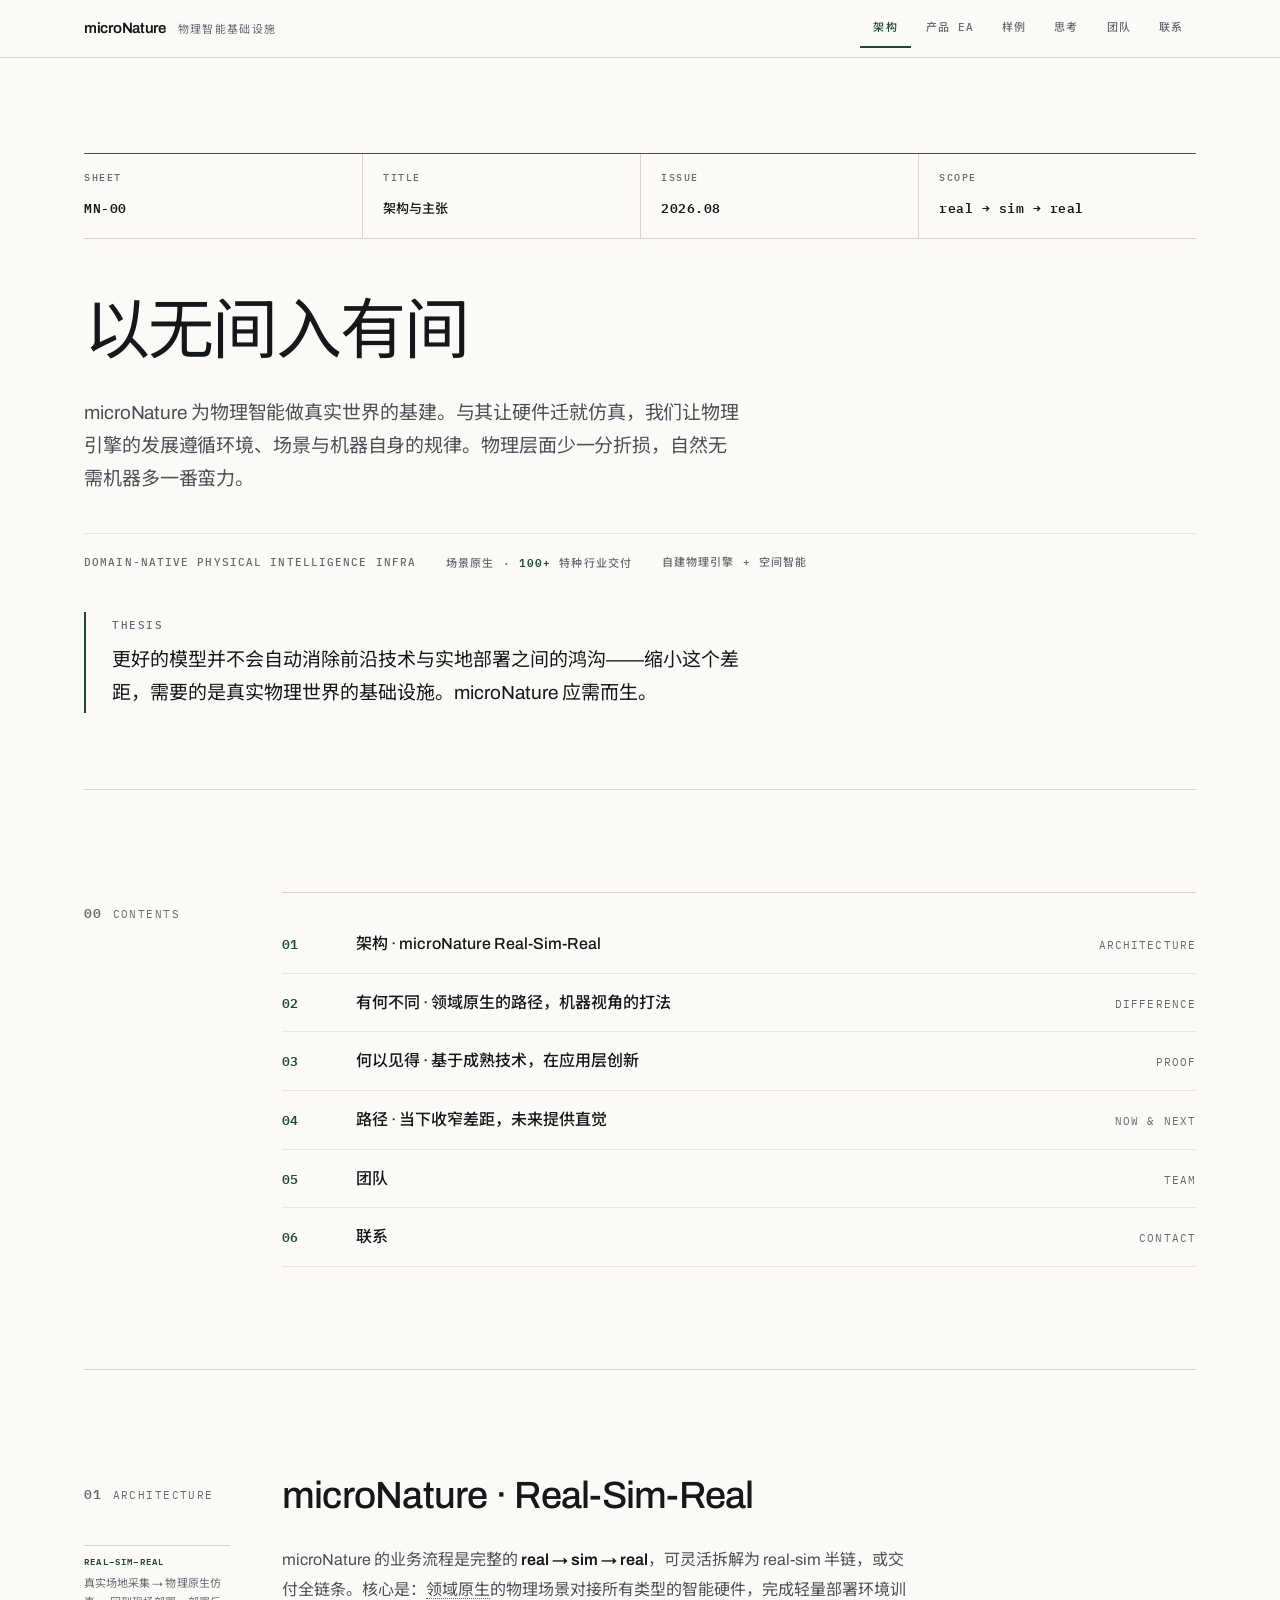
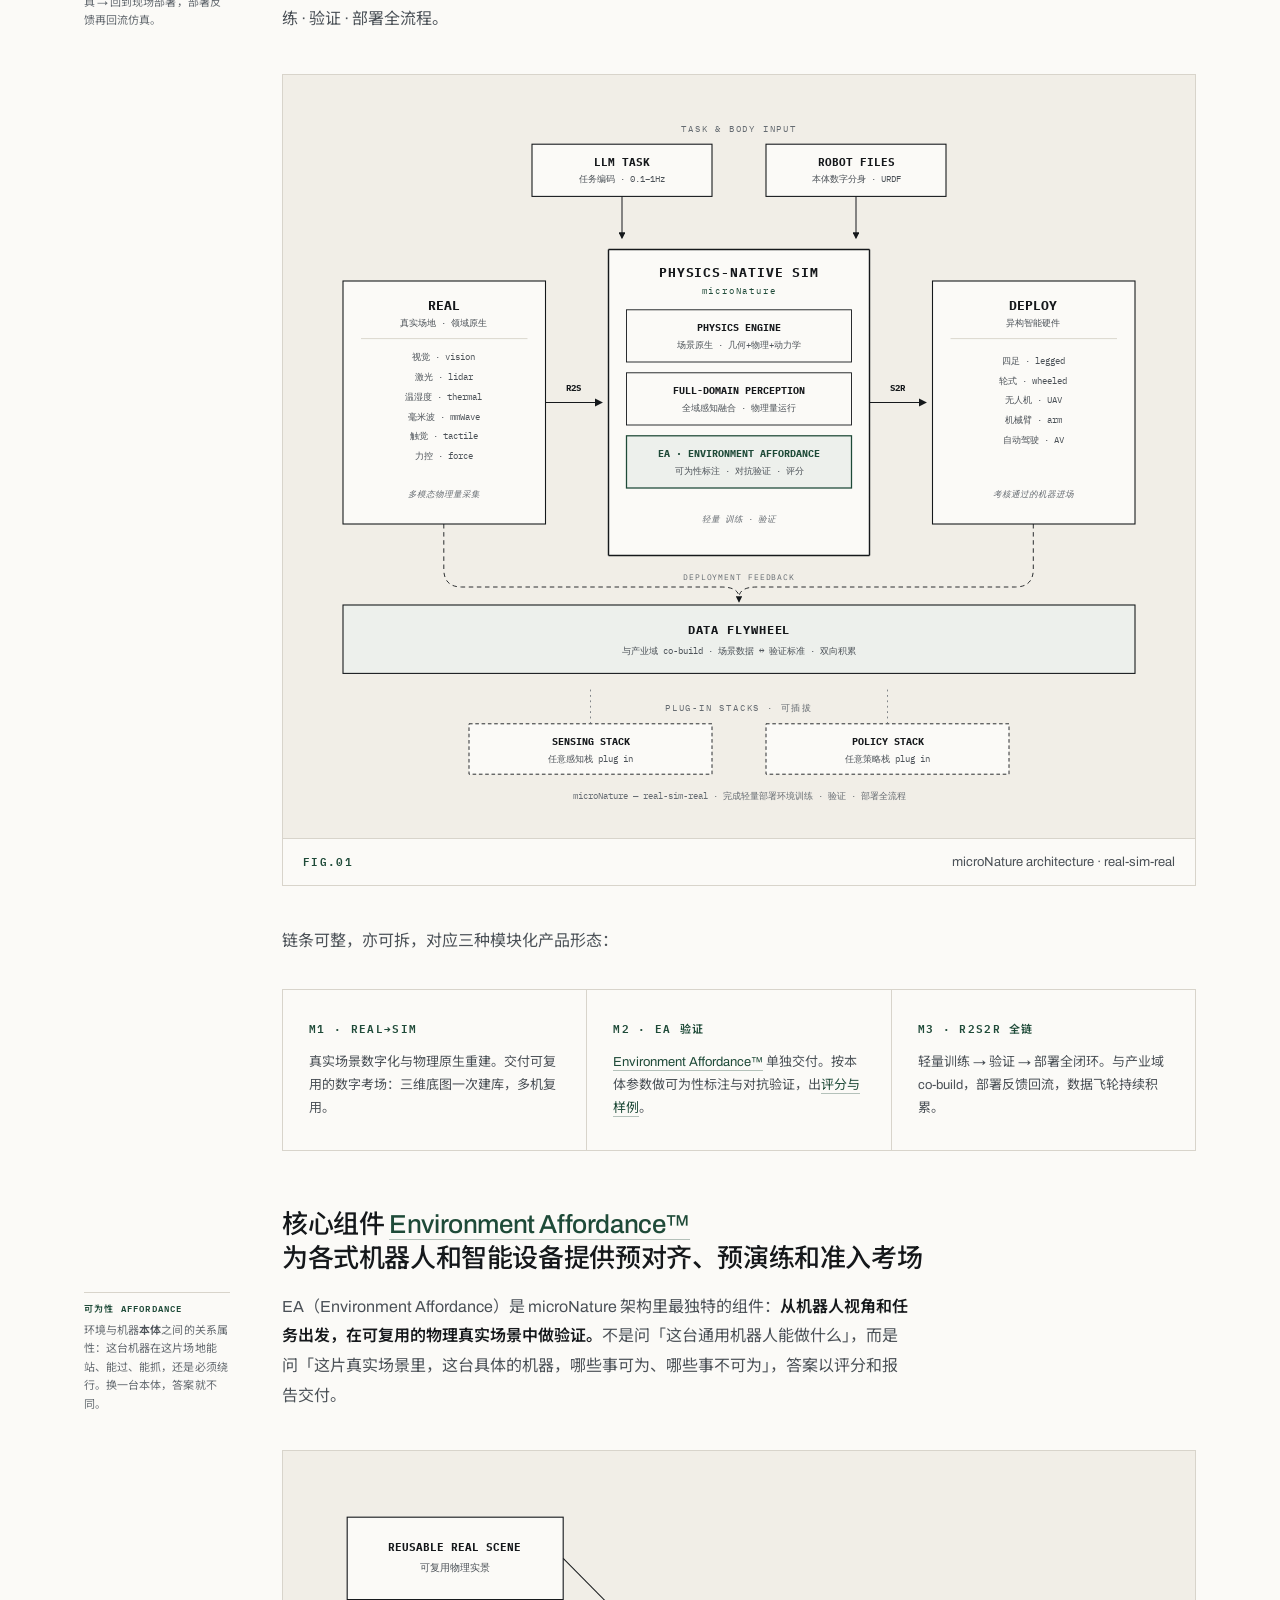
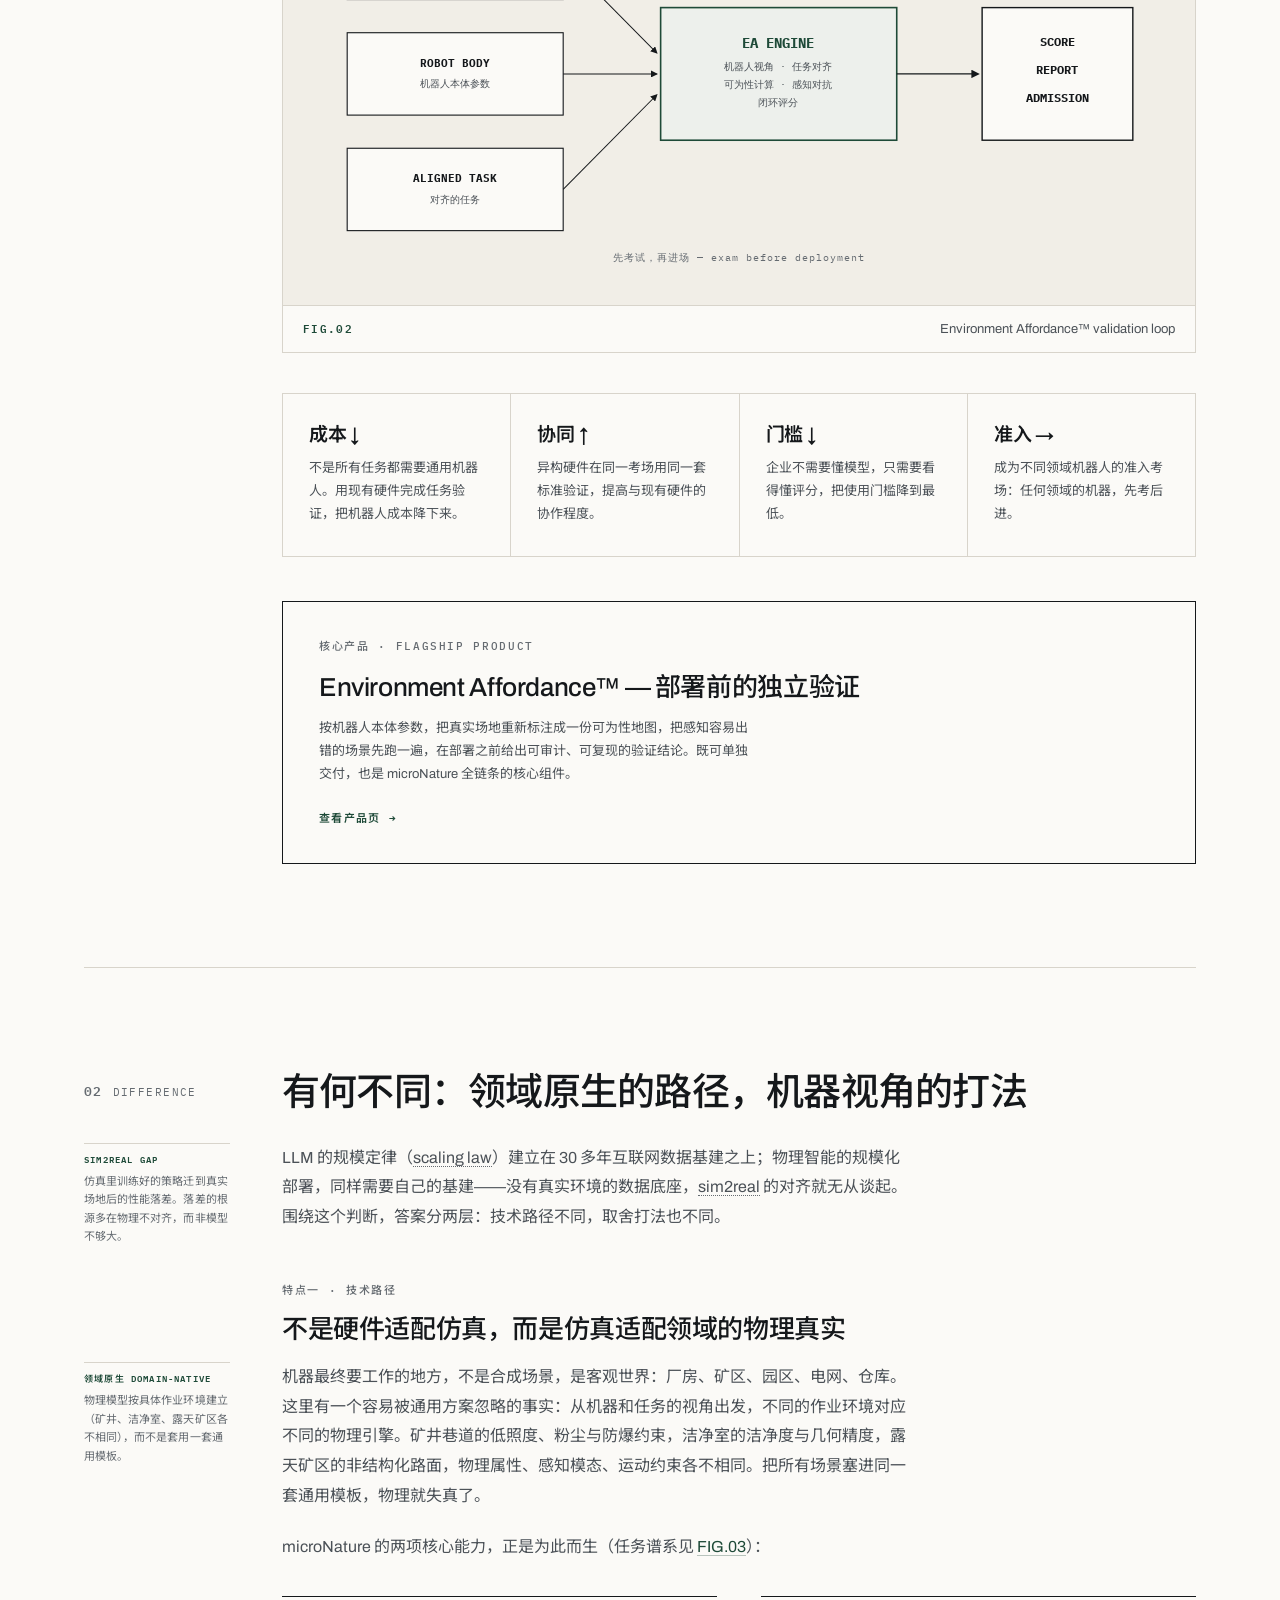
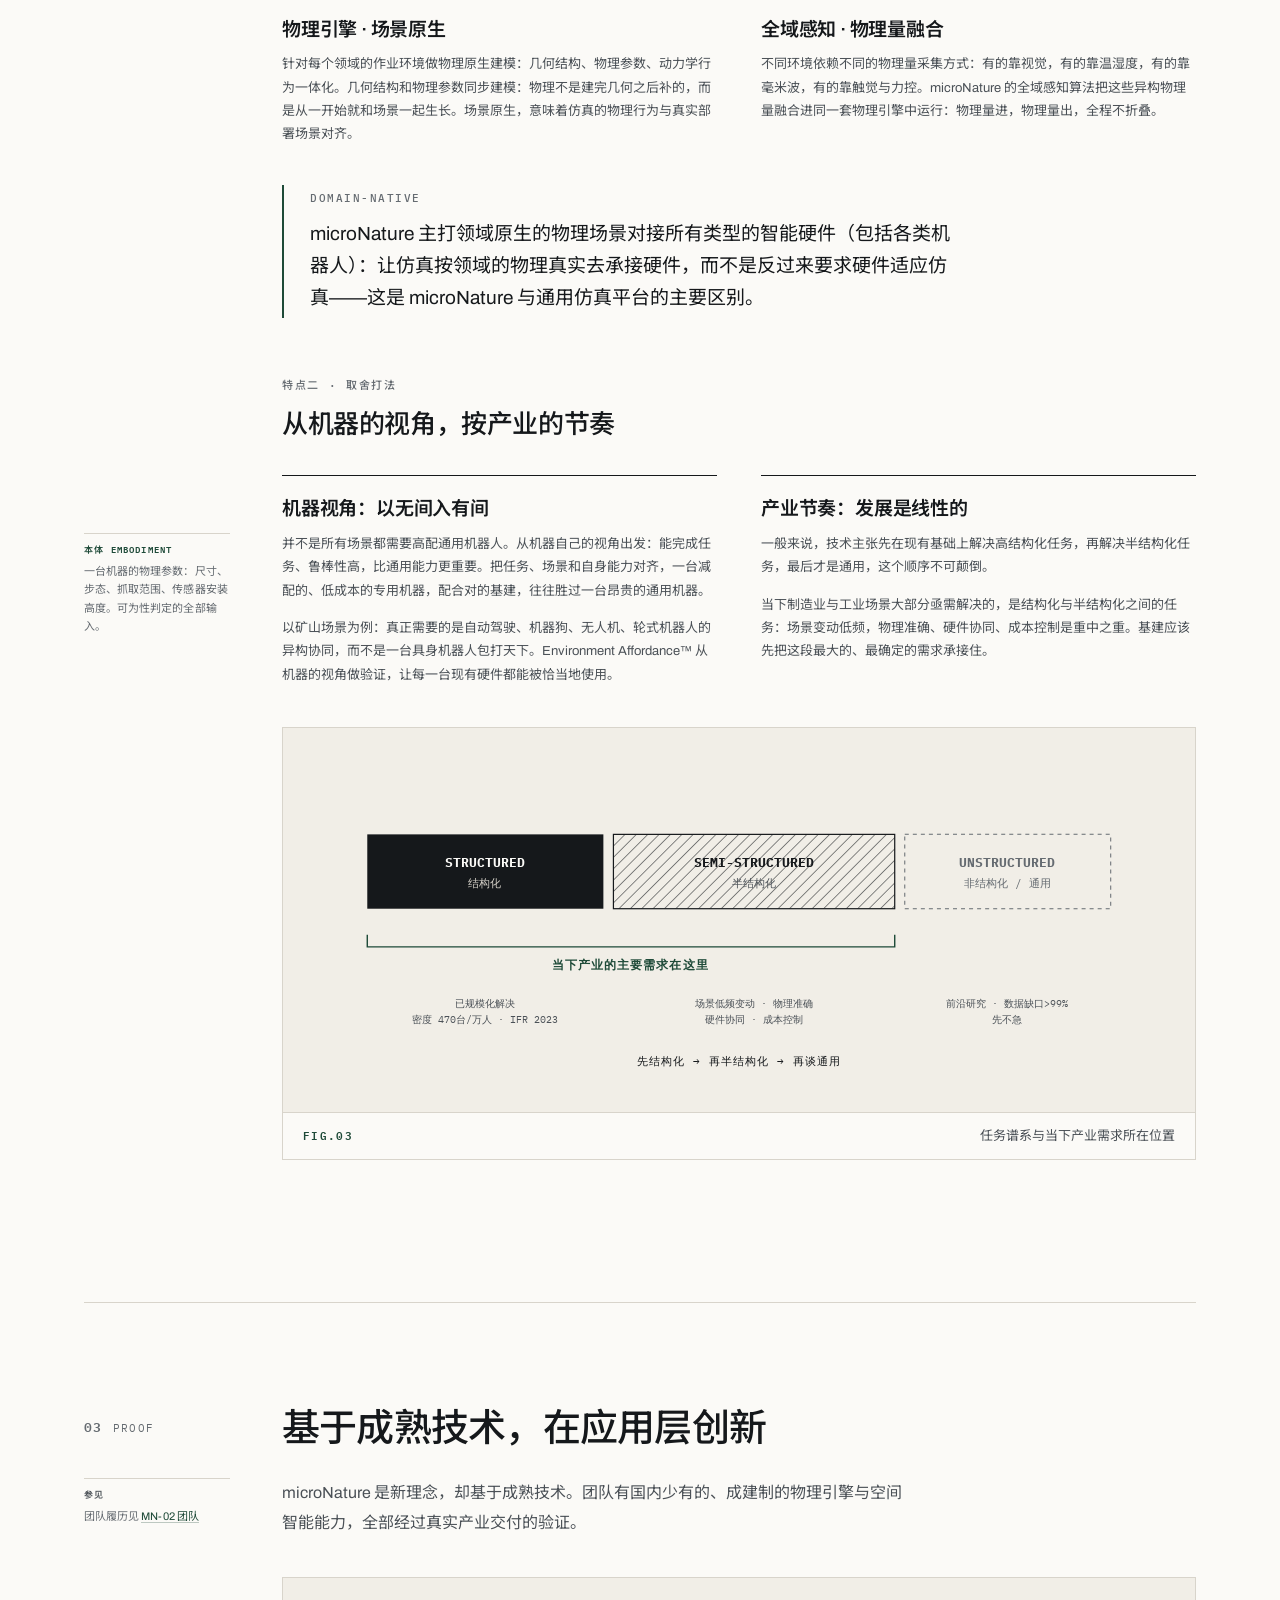
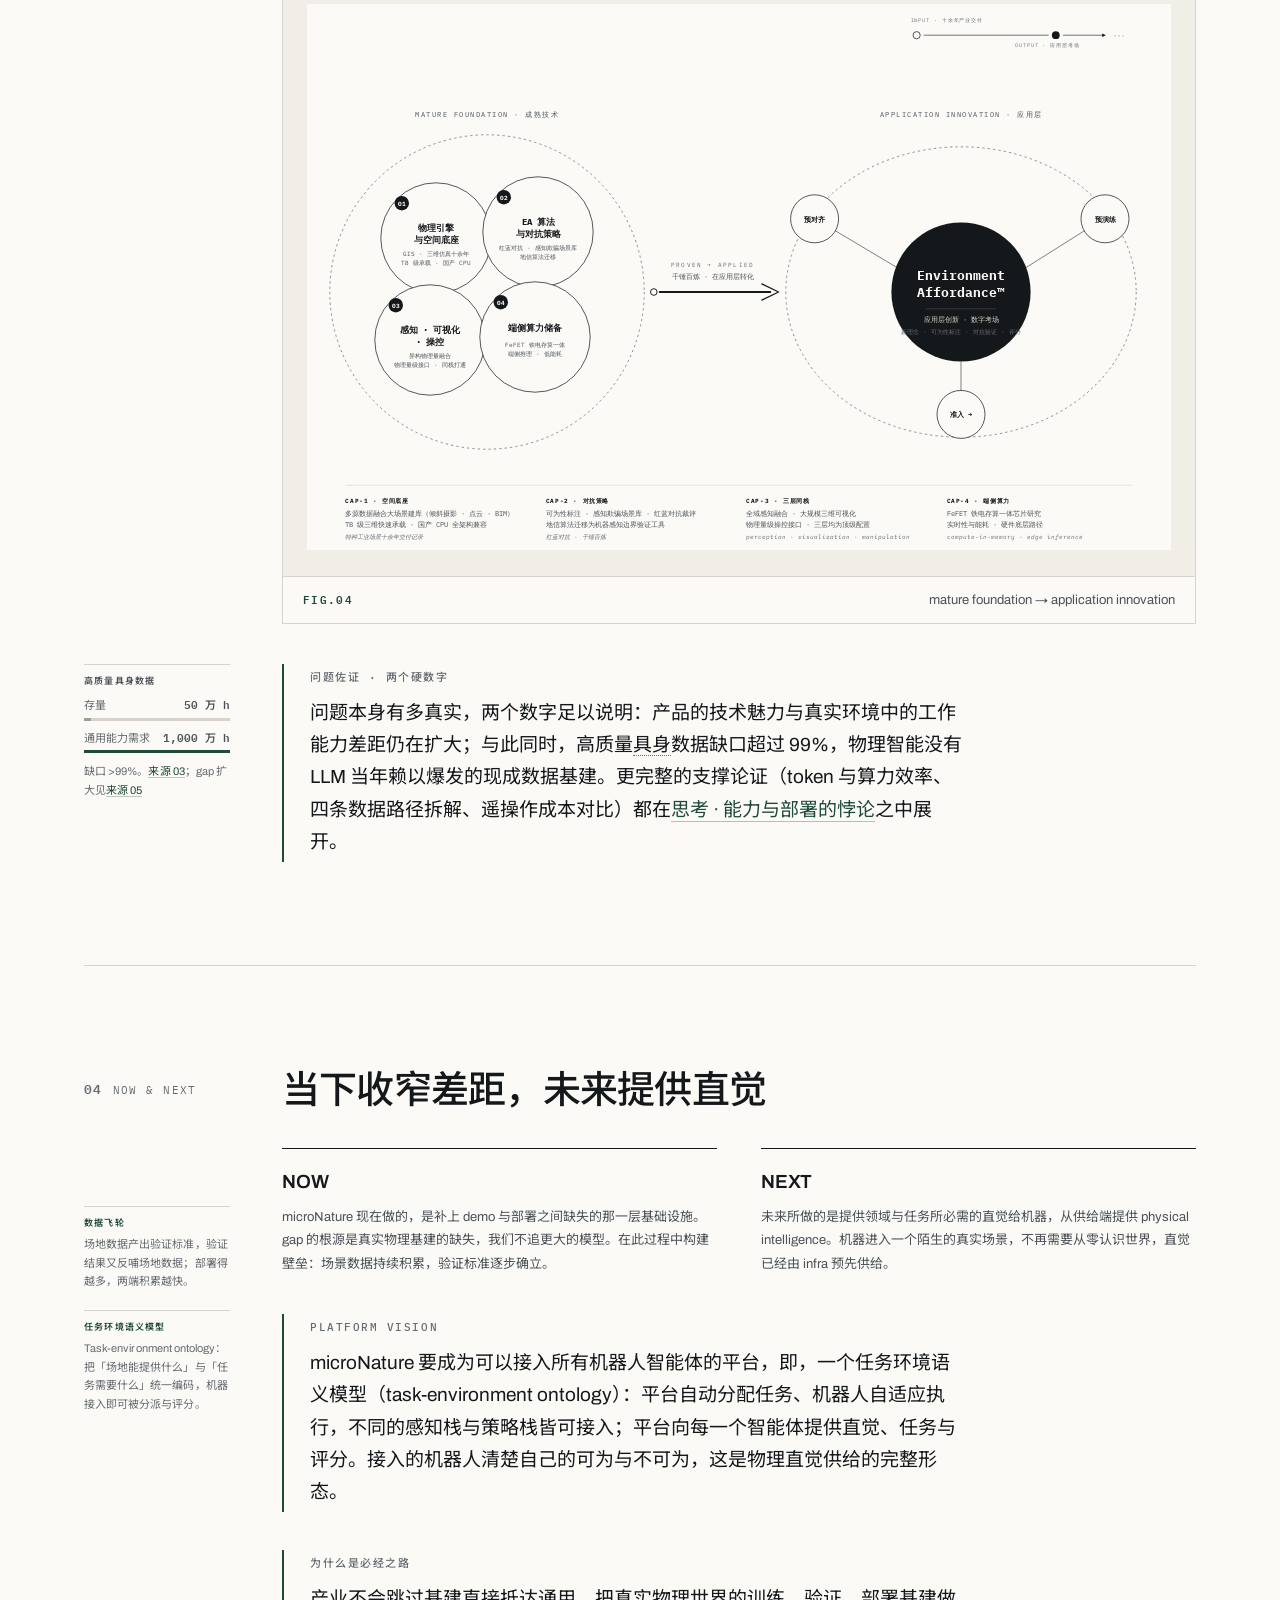
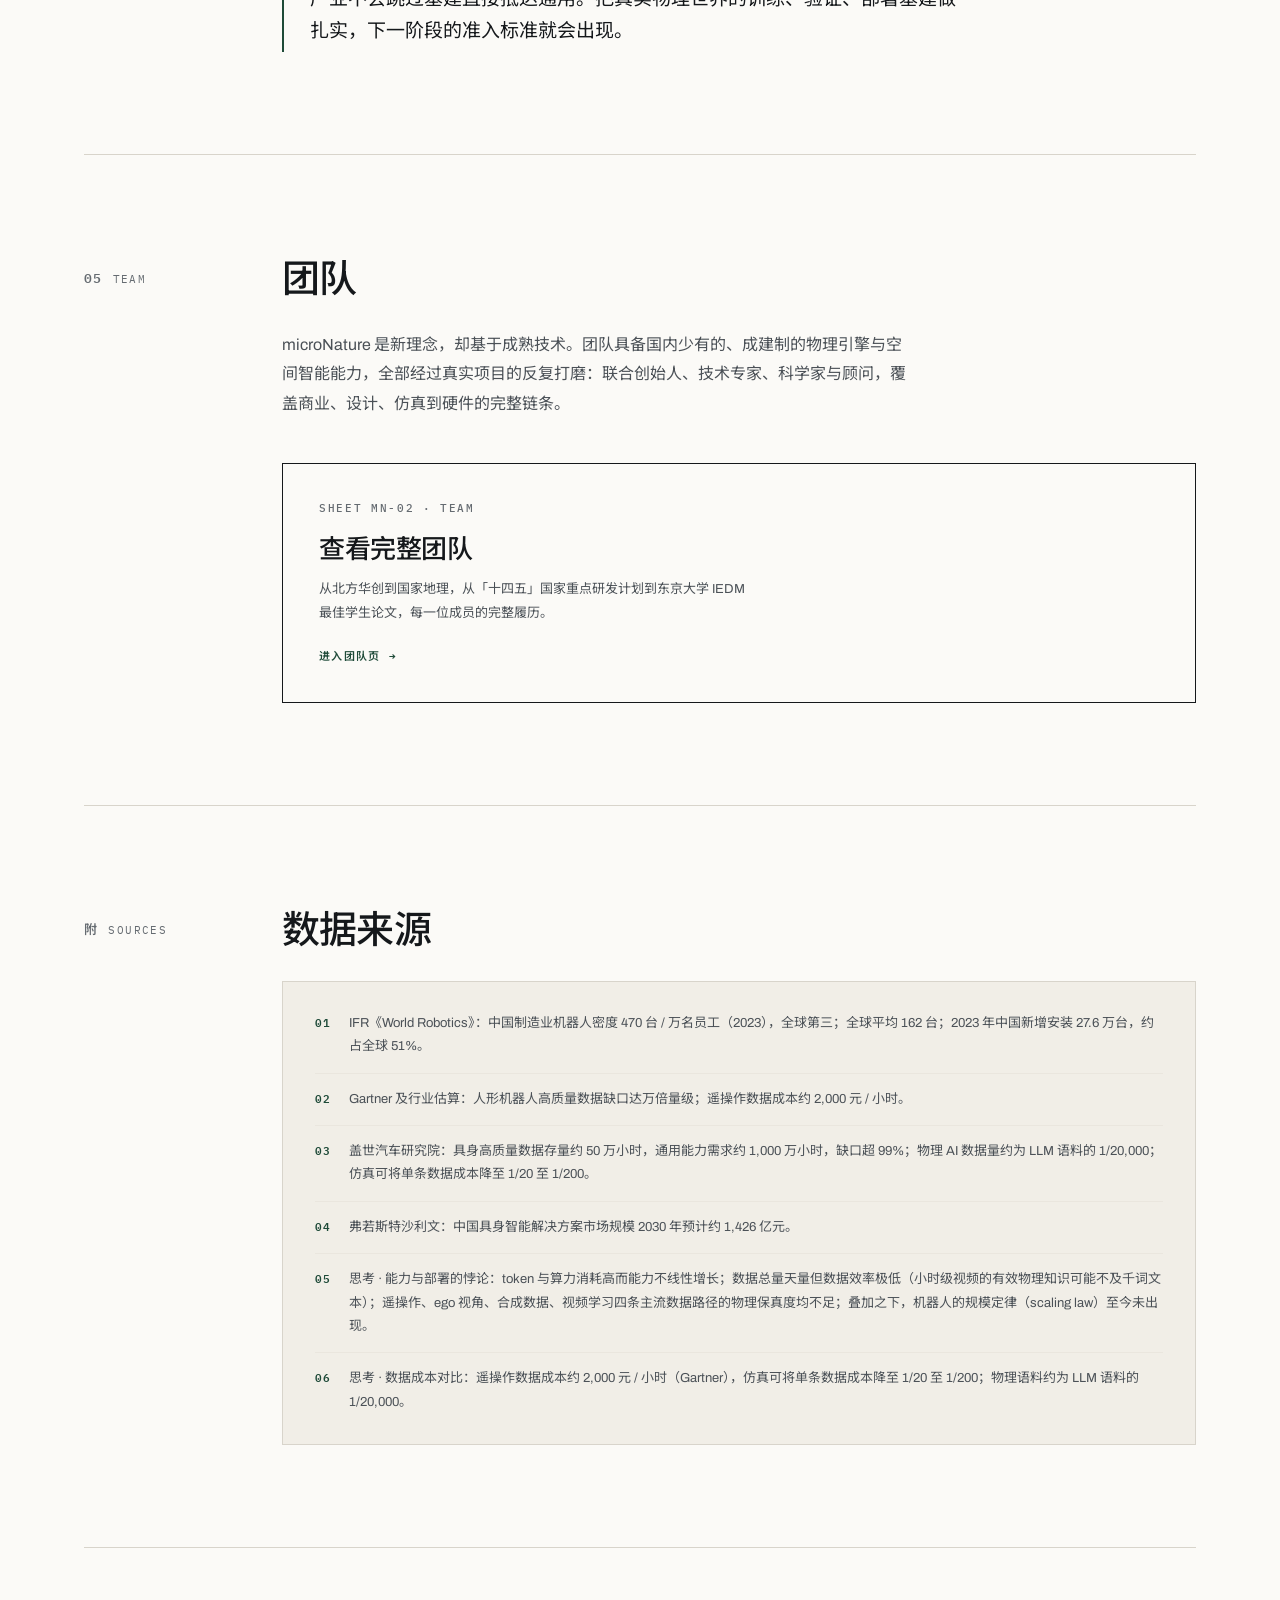
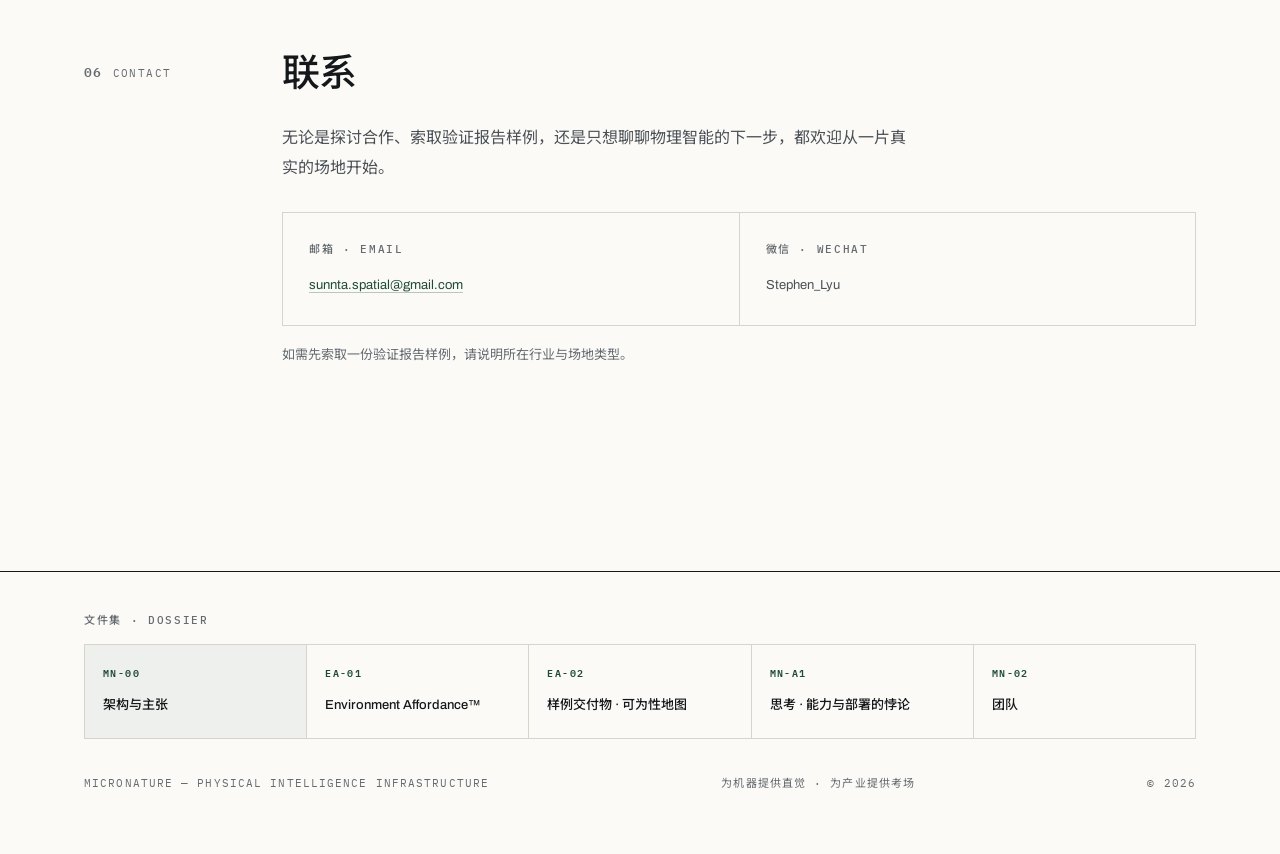
==== commit 35514b83: "Add files via upload" ====
--- a/index.html
+++ b/index.html
@@ -1,1097 +1,610 @@
 <!DOCTYPE html>
 <html lang="zh-CN">
 <head>
-    <meta charset="UTF-8">
-    <meta name="viewport" content="width=device-width, initial-scale=1.0">
-    <title>microNature — 物理智能基础设施</title>
-    <style>
-        @import url('https://fonts.googleapis.com/css2?family=EB+Garamond:ital,wght@0,400;0,600;1,400&family=Inter:wght@300;400;600&family=JetBrains+Mono:wght@400;700&family=Noto+Sans+SC:wght@300;400;600&family=Noto+Serif+SC:wght@400;600&display=swap');
-
-        :root {
-            --paper: #fdfcfb;
-            --ink: #1a1a1a;
-            --accent: #2d4a3e;
-            --line: #e0e0e0;
-            --gray-light: #e0e0e0;
-            --gray-mid: #757575;
-            --gray-soft: #9a9a9a;
-        }
-
-        * { box-sizing: border-box; margin: 0; padding: 0; }
-
-        body {
-            background-color: #f0f0f0;
-            font-family: 'Inter', 'Noto Sans SC', sans-serif;
-            color: var(--ink);
-            line-height: 1.8;
-            padding: 40px 20px;
-            display: flex;
-            flex-direction: column;
-            align-items: center;
-        }
-
-        .page {
-            background-color: var(--paper);
-            width: 100%;
-            max-width: 1100px;
-            padding: 100px 80px;
-            box-shadow: 0 10px 30px rgba(0,0,0,0.05);
-            position: relative;
-            border: 1px solid rgba(0,0,0,0.05);
-        }
-
-        h1, h2, h3, h4 {
-            font-family: 'EB Garamond', 'Noto Serif SC', serif;
-            font-weight: 400;
-            letter-spacing: -0.02em;
-        }
-
-        .mono {
-            font-family: 'JetBrains Mono', monospace;
-            font-size: 11px;
-            text-transform: uppercase;
-            letter-spacing: 0.15em;
-            color: var(--gray-mid);
-        }
-
-        /* ── HEADER ───────────────────────────── */
-        header { text-align: center; margin-bottom: 80px; }
-
-        header h1 {
-            font-size: 46px;
-            margin-bottom: 20px;
-            line-height: 1.15;
-        }
-
-        header .brand-line {
-            font-family: 'JetBrains Mono', monospace;
-            font-size: 11px;
-            letter-spacing: 0.15em;
-            text-transform: uppercase;
-            color: var(--gray-mid);
-            margin-bottom: 30px;
-        }
-
-        header .brand-line .brand-cn {
-            font-family: 'Noto Sans SC', sans-serif;
-            font-size: 12px;
-            letter-spacing: 0.15em;
-            margin-left: 12px;
-        }
-
-        header .subtitle {
-            font-size: 18px;
-            font-weight: 300;
-            color: var(--gray-mid);
-            max-width: 700px;
-            margin: 0 auto;
-        }
-
-        header .thesis {
-            margin: 34px auto 34px;
-            max-width: 640px;
-            background-color: rgba(45, 74, 62, 0.03);
-            border: 1px solid rgba(45, 74, 62, 0.1);
-            padding: 28px 36px;
-            font-size: 15px;
-            line-height: 1.9;
-            font-weight: 300;
-            text-align: left;
-        }
-
-        hr {
-            border: 0;
-            border-top: 1px solid var(--gray-light);
-            margin: 60px 0;
-        }
-
-        /* ── PROSE ────────────────────────────── */
-        .prose {
-            font-size: 15px;
-            font-weight: 300;
-            line-height: 1.9;
-            margin-bottom: 30px;
-            color: #333;
-        }
-
-        .prose strong { font-weight: 600; color: var(--ink); }
-
-        .prose u { text-decoration: underline; text-underline-offset: 3px; }
-
-        .lead {
-            font-size: 17px;
-            font-weight: 300;
-            line-height: 1.9;
-            color: #444;
-            margin-bottom: 30px;
-        }
-
-        .section-label { margin-bottom: 12px; display: block; }
-
-        .section-title {
-            font-size: 30px;
-            margin-bottom: 30px;
-            line-height: 1.3;
-        }
-
-        /* ── TOC ──────────────────────────────── */
-        .toc-nav ol {
-            list-style: none;
-            margin: 30px 0 0;
-            padding: 0;
-            columns: 2;
-            column-gap: 60px;
-        }
-
-        .toc-nav li { break-inside: avoid; border-bottom: 1px solid var(--gray-light); }
-
-        .toc-nav a {
-            display: flex;
-            align-items: baseline;
-            gap: 14px;
-            padding: 13px 0;
-            text-decoration: none;
-            color: var(--ink);
-        }
-
-        .toc-nav a:hover .toc-title-sm,
-        .toc-nav a:hover .toc-label { color: var(--accent); }
-        .toc-nav a:hover .toc-title-sm { text-decoration: underline; text-underline-offset: 3px; }
-
-        .toc-num {
-            font-family: 'JetBrains Mono', monospace;
-            font-size: 11px;
-            color: var(--gray-soft);
-            flex-shrink: 0;
-        }
-
-        .toc-label {
-            font-family: 'JetBrains Mono', monospace;
-            font-size: 11px;
-            text-transform: uppercase;
-            letter-spacing: 0.1em;
-            color: var(--gray-mid);
-            flex-shrink: 0;
-            width: 68px;
-        }
-
-        .toc-title-sm {
-            font-family: 'EB Garamond', 'Noto Serif SC', serif;
-            font-size: 14px;
-            color: var(--ink);
-        }
-
-        /* ── SVG ──────────────────────────────── */
-        .svg-container { margin: 50px 0; text-align: center; }
-        .svg-container svg { max-width: 100%; height: auto; }
-
-        .figure-note {
-            font-family: 'JetBrains Mono', monospace;
-            font-size: 10px;
-            letter-spacing: 0.1em;
-            text-transform: uppercase;
-            color: var(--gray-soft);
-            margin-top: 12px;
-        }
-
-        /* ── VALUE BOX ────────────────────────── */
-        .value-box {
-            background-color: rgba(45, 74, 62, 0.03);
-            border: 1px solid rgba(45, 74, 62, 0.1);
-            padding: 40px 50px;
-            margin: 50px 0;
-        }
-
-        .value-box .label {
-            color: var(--accent);
-            margin-bottom: 16px;
-            display: block;
-        }
-
-        .value-box p { font-size: 15px; font-weight: 300; line-height: 1.9; }
-
-        /* ── HARD CARD (pi-style) ─────────────── */
-        .hard-card {
-            background: #fff;
-            border: 1px solid var(--ink);
-            padding: 32px 36px;
-        }
-
-        /* ── GRIDS ────────────────────────────── */
-        .two-col {
-            display: grid;
-            grid-template-columns: 1fr 1px 1fr;
-            gap: 50px;
-            margin: 50px 0;
-        }
-
-        .two-col .divider { background-color: var(--gray-light); }
-        .two-col h3 { font-size: 22px; margin-bottom: 16px; }
-        .two-col p { font-size: 14px; font-weight: 300; line-height: 1.8; color: #444; }
-
-        .three-col {
-            display: grid;
-            grid-template-columns: 1fr 1fr 1fr;
-            gap: 40px;
-            margin: 50px 0;
-        }
-
-        .three-col h3 {
-            font-size: 14px;
-            font-weight: 600;
-            margin-bottom: 12px;
-            text-transform: uppercase;
-            letter-spacing: 0.05em;
-        }
-
-        .three-col p { font-size: 13px; font-weight: 300; color: var(--gray-mid); line-height: 1.7; }
-
-        .four-col {
-            display: grid;
-            grid-template-columns: repeat(4, 1fr);
-            gap: 24px;
-            margin: 44px 0;
-        }
-
-        .four-col .cell {
-            border: 1px solid var(--line);
-            background: #fff;
-            padding: 24px 22px;
-        }
-
-        .four-col .cell h4 {
-            font-family: 'JetBrains Mono', monospace;
-            font-size: 11px;
-            letter-spacing: 0.08em;
-            text-transform: uppercase;
-            color: var(--accent);
-            margin-bottom: 10px;
-        }
-
-        .four-col .cell p { font-size: 12.5px; font-weight: 300; color: #555; line-height: 1.7; }
-
-        /* ── PIPELINE ─────────────────────────── */
-        .pipeline { margin: 50px 0; }
-
-        .pipeline-step {
-            display: grid;
-            grid-template-columns: 80px 1fr;
-            gap: 30px;
-            margin-bottom: 40px;
-            align-items: start;
-        }
-
-        .pipeline-step .step-label {
-            font-family: 'JetBrains Mono', monospace;
-            font-size: 13px;
-            font-weight: 700;
-            color: var(--accent);
-            text-transform: uppercase;
-            letter-spacing: 0.05em;
-            padding-top: 3px;
-        }
-
-        .pipeline-step h3 { font-size: 18px; margin-bottom: 8px; }
-
-        .pipeline-step p { font-size: 14px; font-weight: 300; line-height: 1.8; color: #444; }
-
-        .pipeline-step .deliverable {
-            font-size: 12px;
-            color: var(--gray-mid);
-            font-style: italic;
-            font-family: 'EB Garamond', 'Noto Serif SC', serif;
-            margin-top: 6px;
-        }
-
-        /* ── TABLE ────────────────────────────── */
-        .comparison-table {
-            width: 100%;
-            border-collapse: collapse;
-            margin: 36px 0;
-            font-size: 13px;
-        }
-
-        .comparison-table th {
-            font-family: 'JetBrains Mono', monospace;
-            font-size: 10.5px;
-            text-transform: uppercase;
-            letter-spacing: 0.1em;
-            color: var(--gray-mid);
-            font-weight: 400;
-            text-align: left;
-            padding: 12px 16px;
-            border-bottom: 1px solid var(--line);
-        }
-
-        .comparison-table td {
-            padding: 14px 16px;
-            border-bottom: 1px solid #f0f0f0;
-            font-weight: 300;
-            vertical-align: top;
-            line-height: 1.6;
-        }
-
-        .comparison-table td:first-child {
-            font-weight: 600;
-            font-size: 12px;
-            color: var(--ink);
-            white-space: nowrap;
-        }
-
-        .comparison-table td:last-child { color: var(--accent); }
-
-        /* ── TEAM ─────────────────────────────── */
-        .team-grid {
-            display: grid;
-            grid-template-columns: 1fr 1fr;
-            gap: 40px;
-            margin-top: 40px;
-        }
-
-        .team-member {
-            padding: 30px;
-            border: 1px solid #eee;
-            background: rgba(255,255,255,0.5);
-        }
-
-        .team-member.full-width { grid-column: 1 / -1; }
-        .team-member h4 { font-size: 20px; margin-bottom: 4px; }
-
-        .team-member .role {
-            font-family: 'JetBrains Mono', monospace;
-            font-size: 10px;
-            text-transform: uppercase;
-            letter-spacing: 0.15em;
-            color: var(--accent);
-            margin-bottom: 14px;
-            display: block;
-        }
-
-        .team-member .cred {
-            display: block;
-            font-size: 12px;
-            letter-spacing: 0.05em;
-            color: var(--gray-mid);
-            margin-top: -8px;
-            margin-bottom: 14px;
-        }
-
-        .team-member p { font-size: 13px; font-weight: 300; line-height: 1.8; color: #555; }
-        .team-member p + p { margin-top: 10px; }
-
-        /* ── SOURCES ──────────────────────────── */
-        .sources li {
-            font-size: 12px;
-            font-weight: 300;
-            color: var(--gray-mid);
-            line-height: 1.8;
-            margin-bottom: 8px;
-            list-style: none;
-            padding-left: 18px;
-            position: relative;
-        }
-
-        .sources li::before {
-            content: "—";
-            position: absolute;
-            left: 0;
-            color: var(--gray-soft);
-        }
-
-        /* ── TOPBAR ──────────────────────────── */
-        .topbar {
-            position: sticky;
-            top: 0;
-            z-index: 100;
-            width: 100%;
-            background-color: rgba(253, 252, 251, 0.94);
-            backdrop-filter: blur(8px);
-            -webkit-backdrop-filter: blur(8px);
-            border-bottom: 1px solid var(--gray-light);
-        }
-
-        .topbar-in {
-            max-width: 1100px;
-            margin: 0 auto;
-            padding: 0 20px;
-            min-height: 52px;
-            display: flex;
-            align-items: center;
-            justify-content: space-between;
-            flex-wrap: wrap;
-            gap: 4px 24px;
-        }
-
-        .tb-brand {
-            font-family: 'EB Garamond', 'Noto Serif SC', serif;
-            font-size: 16px;
-            color: var(--ink);
-            text-decoration: none;
-            padding: 12px 0;
-        }
-
-        .tb-brand em { font-style: italic; color: var(--accent); }
-        a.tb-brand:hover em { text-decoration: underline; text-underline-offset: 3px; }
-        span.tb-brand { cursor: default; }
-
-        .topnav { display: flex; gap: 22px; flex-wrap: wrap; }
-
-        .topnav a {
-            font-family: 'JetBrains Mono', monospace;
-            font-size: 10.5px;
-            letter-spacing: 0.1em;
-            color: var(--gray-mid);
-            text-decoration: none;
-            border-bottom: 1px solid transparent;
-            padding: 16px 0;
-            transition: color 0.15s, border-color 0.15s;
-        }
-
-        .topnav a:hover { color: var(--ink); border-color: var(--gray-light); }
-
-        .topnav a[aria-current="page"],
-        .topnav .cur {
-            color: var(--accent);
-            border-color: rgba(45, 74, 62, 0.4);
-        }
-
-        .topnav .cur {
-            font-family: 'JetBrains Mono', monospace;
-            font-size: 10.5px;
-            letter-spacing: 0.1em;
-            padding: 16px 0;
-            border-bottom: 1px solid rgba(45, 74, 62, 0.4);
-        }
-
-        /* ── CROSS-LINKS ─────────────────────── */
-        a.xlink {
-            color: var(--accent);
-            text-decoration: none;
-            border-bottom: 1px solid rgba(45, 74, 62, 0.35);
-        }
-
-        a.xlink:hover { border-bottom-color: var(--accent); }
-
-        a.xlink-soft {
-            color: var(--gray-mid);
-            text-decoration: none;
-            border-bottom: 1px dotted var(--gray-soft);
-        }
-
-        a.xlink-soft:hover { color: var(--accent); border-bottom-color: var(--accent); }
-
-        /* ── FLAGSHIP PRODUCT CTA ────────────── */
-        a.product-cta {
-            display: block;
-            margin-top: 56px;
-            padding: 40px 50px;
-            border: 1px solid var(--accent);
-            background-color: rgba(45, 74, 62, 0.03);
-            text-decoration: none;
-            transition: background-color 0.15s;
-        }
-
-        a.product-cta:hover { background-color: rgba(45, 74, 62, 0.06); }
-
-        .product-cta .pc-label { color: var(--accent); display: block; margin-bottom: 14px; }
-        .product-cta .pc-title { font-size: 26px; line-height: 1.3; margin-bottom: 12px; color: var(--ink); }
-        .product-cta .pc-desc { font-size: 14px; font-weight: 300; line-height: 1.8; color: #444; max-width: 660px; }
-
-        .product-cta .pc-go {
-            display: inline-block;
-            margin-top: 22px;
-            font-family: 'JetBrains Mono', monospace;
-            font-size: 11px;
-            text-transform: uppercase;
-            letter-spacing: 0.15em;
-            color: var(--accent);
-        }
-
-        /* ── FOOTER ───────────────────────────── */
-        footer {
-            border-top: 1px solid var(--ink);
-            padding-top: 30px;
-            margin-top: 80px;
-            display: flex;
-            justify-content: space-between;
-            align-items: flex-end;
-            gap: 20px;
-        }
-
-        .footer-brand { font-family: 'EB Garamond', serif; font-size: 22px; }
-        .footer-right { text-align: right; font-size: 12px; color: var(--gray-mid); }
-
-        /* ── RESPONSIVE ───────────────────────── */
-        @media (max-width: 768px) {
-            .topbar { position: static; }
-            .topbar-in { padding: 10px 16px; }
-            .topnav a { padding: 8px 0; }
-            .topnav .cur { padding: 8px 0; }
-            .page { padding: 50px 30px; }
-            header h1 { font-size: 32px; }
-            header .brand-line { font-size: 9px; letter-spacing: 0.1em; }
-            header .brand-line .brand-cn { font-size: 10px; letter-spacing: 0.1em; margin-left: 6px; }
-            header .thesis { padding: 20px 22px; }
-            .section-title { font-size: 24px; }
-            .two-col { grid-template-columns: 1fr; }
-            .two-col .divider { display: none; }
-            .three-col, .team-grid { grid-template-columns: 1fr; }
-            .four-col { grid-template-columns: 1fr 1fr; }
-            .pipeline-step { grid-template-columns: 1fr; gap: 8px; }
-            .toc-nav ol { columns: 1; }
-            .product-cta { padding: 28px 24px; }
-            .product-cta .pc-title { font-size: 22px; }
-            footer { flex-direction: column; align-items: flex-start; }
-            .footer-right { text-align: left; }
-        }
-
-        @media (max-width: 440px) {
-            .four-col { grid-template-columns: 1fr; }
-        }
-    </style>
+<meta charset="UTF-8">
+<meta name="viewport" content="width=device-width, initial-scale=1">
+<title>microNature — 物理智能基础设施</title>
+<meta name="description" content="microNature 建设物理智能的真实世界基础设施：把真实部署场地变成可训练、可验证、可打分的数字考场，交付环境训练 · 验证 · 部署全流程。">
+<link rel="preconnect" href="https://fonts.googleapis.com">
+<link rel="preconnect" href="https://fonts.gstatic.com" crossorigin>
+<link rel="stylesheet" href="https://fonts.googleapis.com/css2?family=Archivo:wght@400;500;600;700&family=IBM+Plex+Mono:wght@400;500;600&family=Noto+Sans+SC:wght@300;400;500;700&display=swap">
+<link rel="stylesheet" href="mn.css">
 </head>
 <body>
 
-<nav class="topbar" aria-label="站点导航">
-    <div class="topbar-in">
-        <span class="tb-brand">microNature · 物理智能基础设施</span>
-        <div class="topnav">
-            <span class="cur" aria-current="page">microNature</span>
-            <a href="ea0811.html">Environment Affordance™</a>
-            <a href="ea0811-demo.html">产品示例</a>
-            <a href="mn0811-attachment.html">思考</a>
-        </div>
-    </div>
+<nav class="nav" aria-label="站点导航">
+  <div class="nav-in">
+    <a class="nav-mark" href="index.html">microNature<span>物理智能基础设施</span></a>
+    <span class="nav-here" aria-hidden="true"></span>
+    <div class="nav-links">
+      <span class="cur" aria-current="page">架构</span>
+      <a href="ea0811.html">产品 EA</a>
+      <a href="ea0811-demo.html">样例</a>
+      <a href="mn0811-attachment.html">思考</a>
+      <a href="Team.html">团队</a>
+      <a href="#contact">联系</a>
+    </div>
+  </div>
 </nav>
 
-<div class="page">
-
-    <!-- ═══════════════ HEADER ═══════════════ -->
-    <header>
-        <div class="brand-line">Domain-Native Physical Intelligence Infra<span class="brand-cn">· 场景原生物理智能基建</span></div>
-        <h1>microNature</h1>
-        <p class="subtitle">microNature 建设物理智能的真实世界基础设施。我们把真实部署场景变成可以训练机器、可被验证、可打分的数字测试场，并实现轻量环境训练 → 验证 → 部署的全流程。</p>
-        <div class="thesis">
-            前沿技术与实地部署之间的鸿沟无法仅凭更好的模型出现而弥合，它需要真实的物理世界的基建来收窄。microNature 应需而生。
-        </div>
-    </header>
-
-    <!-- ═══════════════ TOC ═══════════════ -->
-    <section id="toc">
-        <span class="mono section-label">目录 · Contents</span>
-        <nav class="toc-nav">
-            <ol>
-                <li><a href="#s1"><span class="toc-num">01</span><span class="toc-label">架构</span><span class="toc-title-sm">microNature · Real-Sim-Real</span></a></li>
-                <li><a href="#s2"><span class="toc-num">02</span><span class="toc-label">有何不同</span><span class="toc-title-sm">领域原生的路径，机器视角的打法</span></a></li>
-                <li><a href="#s3"><span class="toc-num">03</span><span class="toc-label">何以见得</span><span class="toc-title-sm">基于成熟技术，在应用层创新</span></a></li>
-                <li><a href="#s4"><span class="toc-num">04</span><span class="toc-label">路径</span><span class="toc-title-sm">现在收窄 gap，将来供给直觉</span></a></li>
-                <li><a href="#s5"><span class="toc-num">05</span><span class="toc-label">团队</span><span class="toc-title-sm">Team</span></a></li>
-            </ol>
-        </nav>
-    </section>
-
-    <hr>
-
-    <!-- ═══════════════ 01 ARCHITECTURE ═══════════════ -->
-    <section id="s1">
-        <span class="mono section-label">01 · Architecture</span>
-        <h2 class="section-title">microNature · Real-Sim-Real</h2>
-
-        <p class="prose">microNature 的业务流程是完整的 <strong>real → sim → real</strong>，可灵活拆解为 real-sim 半链，或交付全链条。核心是：领域原生的物理场景对接所有类型的智能硬件，完成轻量部署环境训练 · 验证 · 部署全流程。</p>
-
-        <div class="svg-container">
-            <svg viewBox="0 0 960 790" xmlns="http://www.w3.org/2000/svg" font-family="JetBrains Mono, Consolas, monospace">
+<main class="doc">
+
+  <!-- ═══ HERO ═══ -->
+  <header class="hero">
+    <div class="tblock">
+      <div class="tblock-cell"><span class="tblock-k">Sheet</span><span class="tblock-v">MN-00</span></div>
+      <div class="tblock-cell"><span class="tblock-k">Title</span><span class="tblock-v cn">架构与主张</span></div>
+      <div class="tblock-cell"><span class="tblock-k">Issue</span><span class="tblock-v">2026.08</span></div>
+      <div class="tblock-cell"><span class="tblock-k">Scope</span><span class="tblock-v">real → sim → real</span></div>
+    </div>
+
+    <h1 class="h1">以无间入有间</h1>
+
+    <p class="lede hero-lede">microNature 为物理智能做真实世界的基建。与其让硬件迁就仿真，我们让物理引擎的发展遵循环境、场景与机器自身的规律。物理层面少一分折损，自然无需机器多一番蛮力。</p>
+
+    <div class="hero-spec">
+      <span>Domain-Native Physical Intelligence Infra</span>
+      <span>场景原生 · <b>100+</b> 特种行业交付</span>
+      <span>自建物理引擎 + 空间智能</span>
+    </div>
+
+    <div class="statement">
+      <span class="mono">Thesis</span>
+      更好的模型并不会自动消除前沿技术与实地部署之间的鸿沟——缩小这个差距，需要的是真实物理世界的基础设施。microNature 应需而生。
+    </div>
+  </header>
+
+  <!-- ═══ CONTENTS ═══ -->
+  <section class="band" id="toc">
+    <div class="rail"><span class="rail-num">00</span><span class="rail-en">Contents</span><span class="rail-tick"></span></div>
+    <div class="col-wide">
+      <nav class="toc" aria-label="目录">
+        <ol class="toc-list">
+          <li><a href="#s1"><span class="toc-n">01</span><span class="toc-t">架构 · microNature Real-Sim-Real</span><span class="toc-d">Architecture</span></a></li>
+          <li><a href="#s2"><span class="toc-n">02</span><span class="toc-t">有何不同 · 领域原生的路径，机器视角的打法</span><span class="toc-d">Difference</span></a></li>
+          <li><a href="#s3"><span class="toc-n">03</span><span class="toc-t">何以见得 · 基于成熟技术，在应用层创新</span><span class="toc-d">Proof</span></a></li>
+          <li><a href="#s4"><span class="toc-n">04</span><span class="toc-t">路径 · 当下收窄差距，未来提供直觉</span><span class="toc-d">Now &amp; Next</span></a></li>
+          <li><a href="#s5"><span class="toc-n">05</span><span class="toc-t">团队</span><span class="toc-d">Team</span></a></li>
+          <li><a href="#contact"><span class="toc-n">06</span><span class="toc-t">联系</span><span class="toc-d">Contact</span></a></li>
+        </ol>
+      </nav>
+    </div>
+  </section>
+
+  <!-- ═══ 01 ARCHITECTURE ═══ -->
+  <section class="band" id="s1">
+    <div class="rail"><span class="rail-num">01</span><span class="rail-en">Architecture</span><span class="rail-tick"></span></div>
+    <div class="col-wide">
+      <h2 class="h2">microNature · Real-Sim-Real</h2>
+      <div class="col">
+        <aside class="mnote mnote-term">
+          <span class="mnote-k">Real–Sim–Real</span>
+          真实场地采集 → 物理原生仿真 → 回到现场部署，部署反馈再回流仿真。
+        </aside>
+        <p class="p">microNature 的业务流程是完整的 <strong>real → sim → real</strong>，可灵活拆解为 real-sim 半链，或交付全链条。核心是：<span class="term" data-t="domain-native">领域原生</span>的物理场景对接所有类型的智能硬件，完成轻量部署环境训练 · 验证 · 部署全流程。</p>
+      </div>
+
+      <figure class="plate rise" id="fig01">
+        <div class="plate-body"><svg role="img" viewBox="0 0 960 790" xmlns="http://www.w3.org/2000/svg" font-family="IBM Plex Mono, ui-monospace, monospace">
                 <defs>
                     <marker id="arr" viewBox="0 0 10 10" refX="8" refY="5" markerWidth="7" markerHeight="7" orient="auto-start-reverse">
-                        <path d="M0,0 L10,5 L0,10 z" fill="#1a1a1a"/>
+                        <path d="M0,0 L10,5 L0,10 z" fill="var(--ink)"/>
                     </marker>
                 </defs>
-                <rect x="0" y="0" width="960" height="790" fill="white"/>
+                
 
                 <!-- top inputs -->
-                <text x="480" y="34" text-anchor="middle" font-size="10" fill="#9a9a9a" letter-spacing="2">TASK &amp; BODY INPUT</text>
-                <rect x="250" y="48" width="200" height="58" fill="white" stroke="#1a1a1a" stroke-width="1.2"/>
-                <text x="350" y="72" text-anchor="middle" font-size="12" fill="#1a1a1a" font-weight="bold">LLM TASK</text>
-                <text x="350" y="90" text-anchor="middle" font-size="10" fill="#757575">任务编码 · 0.1–1Hz</text>
-                <rect x="510" y="48" width="200" height="58" fill="white" stroke="#1a1a1a" stroke-width="1.2"/>
-                <text x="610" y="72" text-anchor="middle" font-size="12" fill="#1a1a1a" font-weight="bold">ROBOT FILES</text>
-                <text x="610" y="90" text-anchor="middle" font-size="10" fill="#757575">本体数字分身 · URDF</text>
-                <line x1="350" y1="106" x2="350" y2="152" stroke="#1a1a1a" stroke-width="1.1" marker-end="url(#arr)"/>
-                <line x1="610" y1="106" x2="610" y2="152" stroke="#1a1a1a" stroke-width="1.1" marker-end="url(#arr)"/>
+                <text x="480" y="34" text-anchor="middle" font-size="10" fill="var(--ink-3)" letter-spacing="2">TASK &amp; BODY INPUT</text>
+                <rect x="250" y="48" width="200" height="58" fill="var(--paper)" stroke="var(--ink)" stroke-width="1.2"/>
+                <text x="350" y="72" text-anchor="middle" font-size="12" fill="var(--ink)" font-weight="bold">LLM TASK</text>
+                <text x="350" y="90" text-anchor="middle" font-size="10" fill="var(--ink-2)">任务编码 · 0.1–1Hz</text>
+                <rect x="510" y="48" width="200" height="58" fill="var(--paper)" stroke="var(--ink)" stroke-width="1.2"/>
+                <text x="610" y="72" text-anchor="middle" font-size="12" fill="var(--ink)" font-weight="bold">ROBOT FILES</text>
+                <text x="610" y="90" text-anchor="middle" font-size="10" fill="var(--ink-2)">本体数字分身 · URDF</text>
+                <line x1="350" y1="106" x2="350" y2="152" stroke="var(--ink)" stroke-width="1.1" marker-end="url(#arr)"/>
+                <line x1="610" y1="106" x2="610" y2="152" stroke="var(--ink)" stroke-width="1.1" marker-end="url(#arr)"/>
 
                 <!-- REAL column -->
-                <rect x="40" y="200" width="225" height="270" fill="white" stroke="#1a1a1a" stroke-width="1.2"/>
-                <text x="152" y="232" text-anchor="middle" font-size="14" fill="#1a1a1a" font-weight="bold">REAL</text>
-                <text x="152" y="250" text-anchor="middle" font-size="10" fill="#757575">真实场地 · 领域原生</text>
-                <line x1="60" y1="264" x2="245" y2="264" stroke="#e0e0e0" stroke-width="1"/>
-                <text x="152" y="288" text-anchor="middle" font-size="10.5" fill="#333">视觉 · vision</text>
-                <text x="152" y="310" text-anchor="middle" font-size="10.5" fill="#333">激光 · lidar</text>
-                <text x="152" y="332" text-anchor="middle" font-size="10.5" fill="#333">温湿度 · thermal</text>
-                <text x="152" y="354" text-anchor="middle" font-size="10.5" fill="#333">毫米波 · mmWave</text>
-                <text x="152" y="376" text-anchor="middle" font-size="10.5" fill="#333">触觉 · tactile</text>
-                <text x="152" y="398" text-anchor="middle" font-size="10.5" fill="#333">力控 · force</text>
-                <text x="152" y="440" text-anchor="middle" font-size="9.5" fill="#9a9a9a" font-style="italic">多模态物理量采集</text>
+                <rect x="40" y="200" width="225" height="270" fill="var(--paper)" stroke="var(--ink)" stroke-width="1.2"/>
+                <text x="152" y="232" text-anchor="middle" font-size="14" fill="var(--ink)" font-weight="bold">REAL</text>
+                <text x="152" y="250" text-anchor="middle" font-size="10" fill="var(--ink-2)">真实场地 · 领域原生</text>
+                <line x1="60" y1="264" x2="245" y2="264" stroke="var(--rule)" stroke-width="1"/>
+                <text x="152" y="288" text-anchor="middle" font-size="10.5" fill="var(--ink-2)">视觉 · vision</text>
+                <text x="152" y="310" text-anchor="middle" font-size="10.5" fill="var(--ink-2)">激光 · lidar</text>
+                <text x="152" y="332" text-anchor="middle" font-size="10.5" fill="var(--ink-2)">温湿度 · thermal</text>
+                <text x="152" y="354" text-anchor="middle" font-size="10.5" fill="var(--ink-2)">毫米波 · mmWave</text>
+                <text x="152" y="376" text-anchor="middle" font-size="10.5" fill="var(--ink-2)">触觉 · tactile</text>
+                <text x="152" y="398" text-anchor="middle" font-size="10.5" fill="var(--ink-2)">力控 · force</text>
+                <text x="152" y="440" text-anchor="middle" font-size="9.5" fill="var(--ink-3)" font-style="italic">多模态物理量采集</text>
 
                 <!-- SIM column -->
-                <rect x="335" y="165" width="290" height="340" fill="white" stroke="#1a1a1a" stroke-width="1.6" stroke-dasharray="1,0"/>
-                <text x="480" y="196" text-anchor="middle" font-size="14" fill="#1a1a1a" font-weight="bold" letter-spacing="1">PHYSICS-NATIVE SIM</text>
-                <text x="480" y="214" text-anchor="middle" font-size="10" fill="#2d4a3e" letter-spacing="2">microNature</text>
-                <rect x="355" y="232" width="250" height="58" fill="white" stroke="#1a1a1a" stroke-width="1"/>
-                <text x="480" y="256" text-anchor="middle" font-size="11" fill="#1a1a1a" font-weight="bold">PHYSICS ENGINE</text>
-                <text x="480" y="274" text-anchor="middle" font-size="9.5" fill="#757575">场景原生 · 几何+物理+动力学</text>
-                <rect x="355" y="302" width="250" height="58" fill="white" stroke="#1a1a1a" stroke-width="1"/>
-                <text x="480" y="326" text-anchor="middle" font-size="11" fill="#1a1a1a" font-weight="bold">FULL-DOMAIN PERCEPTION</text>
-                <text x="480" y="344" text-anchor="middle" font-size="9.5" fill="#757575">全域感知融合 · 物理量运行</text>
-                <rect x="355" y="372" width="250" height="58" fill="#f5f5f2" stroke="#2d4a3e" stroke-width="1.4"/>
-                <text x="480" y="396" text-anchor="middle" font-size="11" fill="#2d4a3e" font-weight="bold">EA · ENVIRONMENT AFFORDANCE</text>
-                <text x="480" y="414" text-anchor="middle" font-size="9.5" fill="#757575">可为性标注 · 对抗验证 · 评分</text>
-                <text x="480" y="468" text-anchor="middle" font-size="9.5" fill="#9a9a9a" font-style="italic">轻量 训练 · 验证</text>
+                <rect x="335" y="165" width="290" height="340" fill="var(--paper)" stroke="var(--ink)" stroke-width="1.6" stroke-dasharray="1,0"/>
+                <text x="480" y="196" text-anchor="middle" font-size="14" fill="var(--ink)" font-weight="bold" letter-spacing="1">PHYSICS-NATIVE SIM</text>
+                <text x="480" y="214" text-anchor="middle" font-size="10" fill="var(--accent)" letter-spacing="2">microNature</text>
+                <rect x="355" y="232" width="250" height="58" fill="var(--paper)" stroke="var(--ink)" stroke-width="1"/>
+                <text x="480" y="256" text-anchor="middle" font-size="11" fill="var(--ink)" font-weight="bold">PHYSICS ENGINE</text>
+                <text x="480" y="274" text-anchor="middle" font-size="9.5" fill="var(--ink-2)">场景原生 · 几何+物理+动力学</text>
+                <rect x="355" y="302" width="250" height="58" fill="var(--paper)" stroke="var(--ink)" stroke-width="1"/>
+                <text x="480" y="326" text-anchor="middle" font-size="11" fill="var(--ink)" font-weight="bold">FULL-DOMAIN PERCEPTION</text>
+                <text x="480" y="344" text-anchor="middle" font-size="9.5" fill="var(--ink-2)">全域感知融合 · 物理量运行</text>
+                <rect x="355" y="372" width="250" height="58" fill="var(--wash)" stroke="var(--accent)" stroke-width="1.4"/>
+                <text x="480" y="396" text-anchor="middle" font-size="11" fill="var(--accent)" font-weight="bold">EA · ENVIRONMENT AFFORDANCE</text>
+                <text x="480" y="414" text-anchor="middle" font-size="9.5" fill="var(--ink-2)">可为性标注 · 对抗验证 · 评分</text>
+                <text x="480" y="468" text-anchor="middle" font-size="9.5" fill="var(--ink-3)" font-style="italic">轻量 训练 · 验证</text>
 
                 <!-- DEPLOY column -->
-                <rect x="695" y="200" width="225" height="270" fill="white" stroke="#1a1a1a" stroke-width="1.2"/>
-                <text x="807" y="232" text-anchor="middle" font-size="14" fill="#1a1a1a" font-weight="bold">DEPLOY</text>
-                <text x="807" y="250" text-anchor="middle" font-size="10" fill="#757575">异构智能硬件</text>
-                <line x1="715" y1="264" x2="900" y2="264" stroke="#e0e0e0" stroke-width="1"/>
-                <text x="807" y="292" text-anchor="middle" font-size="10.5" fill="#333">四足 · legged</text>
-                <text x="807" y="314" text-anchor="middle" font-size="10.5" fill="#333">轮式 · wheeled</text>
-                <text x="807" y="336" text-anchor="middle" font-size="10.5" fill="#333">无人机 · UAV</text>
-                <text x="807" y="358" text-anchor="middle" font-size="10.5" fill="#333">机械臂 · arm</text>
-                <text x="807" y="380" text-anchor="middle" font-size="10.5" fill="#333">自动驾驶 · AV</text>
-                <text x="807" y="440" text-anchor="middle" font-size="9.5" fill="#9a9a9a" font-style="italic">考核通过的机器进场</text>
+                <rect x="695" y="200" width="225" height="270" fill="var(--paper)" stroke="var(--ink)" stroke-width="1.2"/>
+                <text x="807" y="232" text-anchor="middle" font-size="14" fill="var(--ink)" font-weight="bold">DEPLOY</text>
+                <text x="807" y="250" text-anchor="middle" font-size="10" fill="var(--ink-2)">异构智能硬件</text>
+                <line x1="715" y1="264" x2="900" y2="264" stroke="var(--rule)" stroke-width="1"/>
+                <text x="807" y="292" text-anchor="middle" font-size="10.5" fill="var(--ink-2)">四足 · legged</text>
+                <text x="807" y="314" text-anchor="middle" font-size="10.5" fill="var(--ink-2)">轮式 · wheeled</text>
+                <text x="807" y="336" text-anchor="middle" font-size="10.5" fill="var(--ink-2)">无人机 · UAV</text>
+                <text x="807" y="358" text-anchor="middle" font-size="10.5" fill="var(--ink-2)">机械臂 · arm</text>
+                <text x="807" y="380" text-anchor="middle" font-size="10.5" fill="var(--ink-2)">自动驾驶 · AV</text>
+                <text x="807" y="440" text-anchor="middle" font-size="9.5" fill="var(--ink-3)" font-style="italic">考核通过的机器进场</text>
 
                 <!-- horizontal arrows -->
-                <line x1="265" y1="335" x2="327" y2="335" stroke="#1a1a1a" stroke-width="1.3" marker-end="url(#arr)"/>
-                <text x="296" y="322" text-anchor="middle" font-size="10" fill="#1a1a1a" font-weight="bold">R2S</text>
-                <line x1="625" y1="335" x2="687" y2="335" stroke="#1a1a1a" stroke-width="1.3" marker-end="url(#arr)"/>
-                <text x="656" y="322" text-anchor="middle" font-size="10" fill="#1a1a1a" font-weight="bold">S2R</text>
+                <line x1="265" y1="335" x2="327" y2="335" stroke="var(--ink)" stroke-width="1.3" marker-end="url(#arr)"/>
+                <text x="296" y="322" text-anchor="middle" font-size="10" fill="var(--ink)" font-weight="bold">R2S</text>
+                <line x1="625" y1="335" x2="687" y2="335" stroke="var(--ink)" stroke-width="1.3" marker-end="url(#arr)"/>
+                <text x="656" y="322" text-anchor="middle" font-size="10" fill="var(--ink)" font-weight="bold">S2R</text>
 
                 <!-- flywheel -->
-                <rect x="40" y="560" width="880" height="76" fill="#f5f5f2" stroke="#1a1a1a" stroke-width="1.2"/>
-                <text x="480" y="592" text-anchor="middle" font-size="13" fill="#1a1a1a" font-weight="bold" letter-spacing="1">DATA FLYWHEEL</text>
-                <text x="480" y="614" text-anchor="middle" font-size="10" fill="#757575">与产业域 co-build · 场景数据 ↔ 验证标准 · 双向积累</text>
-                <path d="M807,470 L807,520 Q807,540 787,540 L500,540 Q480,540 480,552 L480,556" fill="none" stroke="#1a1a1a" stroke-width="1" stroke-dasharray="5,4" marker-end="url(#arr)"/>
-                <path d="M152,470 L152,520 Q152,540 172,540 L460,540 Q480,540 480,552" fill="none" stroke="#1a1a1a" stroke-width="1" stroke-dasharray="5,4"/>
-                <text x="480" y="532" text-anchor="middle" font-size="9" fill="#9a9a9a" letter-spacing="1">DEPLOYMENT FEEDBACK</text>
+                <rect x="40" y="560" width="880" height="76" fill="var(--wash)" stroke="var(--ink)" stroke-width="1.2"/>
+                <text x="480" y="592" text-anchor="middle" font-size="13" fill="var(--ink)" font-weight="bold" letter-spacing="1">DATA FLYWHEEL</text>
+                <text x="480" y="614" text-anchor="middle" font-size="10" fill="var(--ink-2)">与产业域 co-build · 场景数据 ↔ 验证标准 · 双向积累</text>
+                <path d="M807,470 L807,520 Q807,540 787,540 L500,540 Q480,540 480,552 L480,556" fill="none" stroke="var(--ink)" stroke-width="1" stroke-dasharray="5,4" marker-end="url(#arr)"/>
+                <path d="M152,470 L152,520 Q152,540 172,540 L460,540 Q480,540 480,552" fill="none" stroke="var(--ink)" stroke-width="1" stroke-dasharray="5,4"/>
+                <text x="480" y="532" text-anchor="middle" font-size="9" fill="var(--ink-3)" letter-spacing="1">DEPLOYMENT FEEDBACK</text>
 
                 <!-- plug-in docks -->
-                <text x="480" y="678" text-anchor="middle" font-size="10" fill="#9a9a9a" letter-spacing="2">PLUG-IN STACKS · 可插拔</text>
-                <rect x="180" y="692" width="270" height="56" fill="white" stroke="#1a1a1a" stroke-width="1" stroke-dasharray="4,3"/>
-                <text x="315" y="716" text-anchor="middle" font-size="11.5" fill="#1a1a1a" font-weight="bold">SENSING STACK</text>
-                <text x="315" y="734" text-anchor="middle" font-size="9.5" fill="#757575">任意感知栈 plug in</text>
-                <rect x="510" y="692" width="270" height="56" fill="white" stroke="#1a1a1a" stroke-width="1" stroke-dasharray="4,3"/>
-                <text x="645" y="716" text-anchor="middle" font-size="11.5" fill="#1a1a1a" font-weight="bold">POLICY STACK</text>
-                <text x="645" y="734" text-anchor="middle" font-size="9.5" fill="#757575">任意策略栈 plug in</text>
-                <line x1="315" y1="692" x2="315" y2="650" stroke="#9a9a9a" stroke-width="0.9" stroke-dasharray="2,4"/>
-                <line x1="645" y1="692" x2="645" y2="650" stroke="#9a9a9a" stroke-width="0.9" stroke-dasharray="2,4"/>
-                <text x="480" y="776" text-anchor="middle" font-size="9.5" fill="#9a9a9a">microNature — real-sim-real · 完成轻量部署环境训练 · 验证 · 部署全流程</text>
-            </svg>
-            <div class="figure-note">FIG.01 — microNature architecture · real-sim-real</div>
-        </div>
-
-        <p class="prose">链条可整，亦可拆，对应三种模块化产品形态：</p>
-
-        <div class="three-col">
-            <div class="hard-card" style="padding:24px 26px;">
-                <h3 style="font-family:'JetBrains Mono',monospace; font-size:12px; letter-spacing:0.08em; margin-bottom:10px;">M1 · REAL→SIM</h3>
-                <p style="font-size:13px; font-weight:300; color:#444; line-height:1.75;">真实场景数字化与物理原生重建。交付可复用的数字考场——三维底图一次建库，多机复用。</p>
-            </div>
-            <div class="hard-card" style="padding:24px 26px;">
-                <h3 style="font-family:'JetBrains Mono',monospace; font-size:12px; letter-spacing:0.08em; margin-bottom:10px;">M2 · EA 验证</h3>
-                <p style="font-size:13px; font-weight:300; color:#444; line-height:1.75;"><a class="xlink" href="ea0811.html">Environment Affordance™</a> 单独交付。按本体参数做可为性标注与对抗验证，出<a class="xlink" href="ea0811-demo.html">评分与样例</a>。</p>
-            </div>
-            <div class="hard-card" style="padding:24px 26px;">
-                <h3 style="font-family:'JetBrains Mono',monospace; font-size:12px; letter-spacing:0.08em; margin-bottom:10px;">M3 · R2S2R 全链</h3>
-                <p style="font-size:13px; font-weight:300; color:#444; line-height:1.75;">轻量训练 → 验证 → 部署全闭环。与产业域 co-build，部署反馈回流，数据飞轮持续积累。</p>
-            </div>
-        </div>
-
-        <!-- EA core component -->
-        <div style="margin-top:56px;">
-            <h3 class="section-title" style="font-size:24px;">核心组件 <a class="xlink" href="ea0811.html">Environment Affordance™</a> — 为各式机器人和智能设备提供预对齐、预演练和准入考场</h3>
-
-            <p class="prose">EA（Environment Affordance）是 microNature 架构里最独特的组件：<strong>从机器人视角和任务出发，在可复用的物理真实场景中做 validate。</strong>不是问「这台通用机器人能做什么」，而是问「这片真实场景里，这台具体的机器，哪些事可为、哪些事不可为」——答案以评分和报告交付。</p>
-
-            <div class="svg-container">
-                <svg viewBox="0 0 860 400" xmlns="http://www.w3.org/2000/svg" font-family="JetBrains Mono, Consolas, monospace">
+                <text x="480" y="678" text-anchor="middle" font-size="10" fill="var(--ink-3)" letter-spacing="2">PLUG-IN STACKS · 可插拔</text>
+                <rect x="180" y="692" width="270" height="56" fill="var(--paper)" stroke="var(--ink)" stroke-width="1" stroke-dasharray="4,3"/>
+                <text x="315" y="716" text-anchor="middle" font-size="11.5" fill="var(--ink)" font-weight="bold">SENSING STACK</text>
+                <text x="315" y="734" text-anchor="middle" font-size="9.5" fill="var(--ink-2)">任意感知栈 plug in</text>
+                <rect x="510" y="692" width="270" height="56" fill="var(--paper)" stroke="var(--ink)" stroke-width="1" stroke-dasharray="4,3"/>
+                <text x="645" y="716" text-anchor="middle" font-size="11.5" fill="var(--ink)" font-weight="bold">POLICY STACK</text>
+                <text x="645" y="734" text-anchor="middle" font-size="9.5" fill="var(--ink-2)">任意策略栈 plug in</text>
+                <line x1="315" y1="692" x2="315" y2="650" stroke="var(--ink-3)" stroke-width="0.9" stroke-dasharray="2,4"/>
+                <line x1="645" y1="692" x2="645" y2="650" stroke="var(--ink-3)" stroke-width="0.9" stroke-dasharray="2,4"/>
+                <text x="480" y="776" text-anchor="middle" font-size="9.5" fill="var(--ink-3)">microNature — real-sim-real · 完成轻量部署环境训练 · 验证 · 部署全流程</text>
+            </svg></div>
+        <figcaption class="plate-cap"><b>FIG.01</b><span>microNature architecture · real-sim-real</span></figcaption>
+      </figure>
+
+      <div class="col"><p class="p">链条可整，亦可拆，对应三种模块化产品形态：</p></div>
+
+      <div class="grid grid-3">
+        <div class="cell">
+          <span class="cell-code">M1 · REAL→SIM</span>
+          <p>真实场景数字化与物理原生重建。交付可复用的数字考场：三维底图一次建库，多机复用。</p>
+        </div>
+        <div class="cell">
+          <span class="cell-code">M2 · EA 验证</span>
+          <p><a class="link" href="ea0811.html">Environment Affordance™</a> 单独交付。按本体参数做可为性标注与对抗验证，出<a class="link" href="ea0811-demo.html">评分与样例</a>。</p>
+        </div>
+        <div class="cell">
+          <span class="cell-code">M3 · R2S2R 全链</span>
+          <p>轻量训练 → 验证 → 部署全闭环。与产业域 co-build，部署反馈回流，数据飞轮持续积累。</p>
+        </div>
+      </div>
+
+      <h3 class="h3" style="margin-top:56px">核心组件 <a class="link" href="ea0811.html">Environment Affordance™</a><br>为各式机器人和智能设备提供预对齐、预演练和准入考场</h3>
+      <div class="col">
+        <aside class="mnote mnote-term">
+          <span class="mnote-k">可为性 Affordance</span>
+          环境与机器<b>本体</b>之间的关系属性：这台机器在这片场地能站、能过、能抓，还是必须绕行。换一台本体，答案就不同。
+        </aside>
+        <p class="p">EA（Environment Affordance）是 microNature 架构里最独特的组件：<strong>从机器人视角和任务出发，在可复用的物理真实场景中做验证。</strong>不是问「这台通用机器人能做什么」，而是问「这片真实场景里，这台具体的机器，哪些事可为、哪些事不可为」，答案以评分和报告交付。</p>
+      </div>
+
+      <figure class="plate rise" id="fig02">
+        <div class="plate-body"><svg role="img" viewBox="0 0 860 400" xmlns="http://www.w3.org/2000/svg" font-family="IBM Plex Mono, ui-monospace, monospace">
                     <defs>
                         <marker id="arr2" viewBox="0 0 10 10" refX="8" refY="5" markerWidth="7" markerHeight="7" orient="auto-start-reverse">
-                            <path d="M0,0 L10,5 L0,10 z" fill="#1a1a1a"/>
+                            <path d="M0,0 L10,5 L0,10 z" fill="var(--ink)"/>
                         </marker>
                     </defs>
-                    <rect x="0" y="0" width="860" height="400" fill="white"/>
-                    <rect x="40" y="40" width="215" height="82" fill="white" stroke="#1a1a1a" stroke-width="1.1"/>
-                    <text x="147" y="74" text-anchor="middle" font-size="11" fill="#1a1a1a" font-weight="bold">REUSABLE REAL SCENE</text>
-                    <text x="147" y="94" text-anchor="middle" font-size="10" fill="#757575">可复用物理实景</text>
-                    <rect x="40" y="155" width="215" height="82" fill="white" stroke="#1a1a1a" stroke-width="1.1"/>
-                    <text x="147" y="189" text-anchor="middle" font-size="11" fill="#1a1a1a" font-weight="bold">ROBOT BODY</text>
-                    <text x="147" y="209" text-anchor="middle" font-size="10" fill="#757575">机器人本体参数</text>
-                    <rect x="40" y="270" width="215" height="82" fill="white" stroke="#1a1a1a" stroke-width="1.1"/>
-                    <text x="147" y="304" text-anchor="middle" font-size="11" fill="#1a1a1a" font-weight="bold">ALIGNED TASK</text>
-                    <text x="147" y="324" text-anchor="middle" font-size="10" fill="#757575">对齐的任务</text>
-                    <line x1="255" y1="81" x2="348" y2="175" stroke="#1a1a1a" stroke-width="1" marker-end="url(#arr2)"/>
-                    <line x1="255" y1="196" x2="348" y2="196" stroke="#1a1a1a" stroke-width="1" marker-end="url(#arr2)"/>
-                    <line x1="255" y1="311" x2="348" y2="217" stroke="#1a1a1a" stroke-width="1" marker-end="url(#arr2)"/>
-                    <rect x="352" y="130" width="235" height="132" fill="#f5f5f2" stroke="#2d4a3e" stroke-width="1.6"/>
-                    <text x="469" y="170" text-anchor="middle" font-size="14" fill="#2d4a3e" font-weight="bold">EA ENGINE</text>
-                    <text x="469" y="192" text-anchor="middle" font-size="10" fill="#757575">机器人视角 · 任务对齐</text>
-                    <text x="469" y="210" text-anchor="middle" font-size="10" fill="#757575">可为性计算 · 感知对抗</text>
-                    <text x="469" y="228" text-anchor="middle" font-size="10" fill="#757575">闭环评分</text>
-                    <line x1="587" y1="196" x2="668" y2="196" stroke="#1a1a1a" stroke-width="1.2" marker-end="url(#arr2)"/>
-                    <rect x="672" y="130" width="150" height="132" fill="white" stroke="#1a1a1a" stroke-width="1.4"/>
-                    <text x="747" y="168" text-anchor="middle" font-size="12" fill="#1a1a1a" font-weight="bold">SCORE</text>
-                    <text x="747" y="196" text-anchor="middle" font-size="12" fill="#1a1a1a" font-weight="bold">REPORT</text>
-                    <text x="747" y="224" text-anchor="middle" font-size="12" fill="#1a1a1a" font-weight="bold">ADMISSION</text>
-                    <text x="430" y="382" text-anchor="middle" font-size="10" fill="#9a9a9a" letter-spacing="1">先考试，再进场 — exam before deployment</text>
-                </svg>
-                <div class="figure-note">FIG.02 — Environment Affordance™ validation loop</div>
-            </div>
-
-            <div class="four-col">
-                <div class="cell">
-                    <h4>成本 ↓</h4>
-                    <p>不是所有任务都需要通用机器人。用现有硬件完成任务验证，大大降低机器人成本。</p>
-                </div>
-                <div class="cell">
-                    <h4>协同 ↑</h4>
-                    <p>异构硬件在同一考场用同一套标准验证，提高与现有硬件的协作程度。</p>
-                </div>
-                <div class="cell">
-                    <h4>门槛 ↓</h4>
-                    <p>企业不需要懂模型，只需要看得懂评分——极大降低使用门槛。</p>
-                </div>
-                <div class="cell">
-                    <h4>准入 →</h4>
-                    <p>成为不同领域机器人的准入考场：任何领域的机器，先考后进。</p>
-                </div>
-            </div>
-
-            <!-- 旗舰产品入口 · 主链接 → EA 产品页 -->
-            <a class="product-cta" href="ea0811.html">
-                <span class="mono pc-label">旗舰产品 · Flagship Product</span>
-                <h3 class="pc-title">Environment Affordance™ — 部署前的独立验证</h3>
-                <p class="pc-desc">按机器人本体参数，把真实场地重新标注成一份可为性地图，把感知容易出错的场景先跑一遍，在部署之前给出可审计、可复现的验证结论。既可单独交付，也是 microNature 全链条的核心组件。</p>
-                <span class="pc-go">查看产品页 →</span>
-            </a>
-        </div>
-    </section>
-
-    <hr>
-
-    <!-- ═══════════════ 02 WHAT'S DIFFERENT ═══════════════ -->
-    <section id="s2">
-        <span class="mono section-label">02 · What's Different</span>
-        <h2 class="section-title">有何不同：领域原生的路径，机器视角的打法</h2>
-
-        <p class="lead">如上方 microNature 架构图所示，也许您会好奇，这和市面上的做法有何不同？我们先从一个类比出发：LLM 的 scaling law 的成立，得益于 30 多年的互联网数据基建；而<strong>物理智能的规模化部署，同样以客观世界的真实物理基建为先决条件</strong>——没有真实环境的数据底座，仿真与现实的鸿沟无从弥合。基于真实物理基建供给智能硬件与模型训练，才能从根本上收窄 sim2real 的鸿沟。围绕这个判断，答案分两层——<strong>技术路径不同</strong>，<strong>取舍打法也不同</strong>。</p>
-
-        <div style="margin-top:48px;">
-            <span class="mono section-label" style="color:var(--accent);">特点一 · 技术路径</span>
-            <h3 class="section-title" style="font-size:24px;">不是硬件适配仿真，而是仿真适配领域的物理真实</h3>
-
-            <p class="prose">机器最终要工作的地方，不是合成场景，是客观世界——厂房、矿区、园区、电网、仓库。这里有一个容易被通用方案忽略的事实：<strong>从机器和任务的视角出发，不同的作业环境对应不同的物理引擎。</strong>矿井巷道的低照度、粉尘与防爆约束，洁净室的洁净度与几何精度，露天矿区的非结构化路面——物理属性、感知模态、运动约束各不相同。把所有场景塞进同一套通用模板，物理就失真了。</p>
-
-            <p class="prose">microNature 的两项核心能力，正是为此而生：</p>
-
-            <div class="two-col">
-                <div>
-                    <h3>物理引擎 · 场景原生</h3>
-                    <p>针对每个领域的作业环境做物理原生建模：几何结构、物理参数、动力学行为一体化。不是先建几何再补物理，而是物理与场景一起生长。场景原生，意味着仿真的物理行为与真实部署场景对齐。</p>
-                </div>
-                <div class="divider"></div>
-                <div>
-                    <h3>全域感知 · 物理量融合</h3>
-                    <p>不同环境依赖不同的物理量采集方式：有的靠视觉，有的靠温湿度，有的靠毫米波，有的靠触觉与力控。microNature 的全域感知算法把这些异构物理量融合进同一套物理引擎中运行——物理量进，物理量出，全程不折叠。</p>
-                </div>
-            </div>
-
-            <div class="value-box">
-                <span class="mono label">Domain-Native</span>
-                <p>microNature 主打<strong>领域原生的物理场景对接所有类型的智能硬件</strong>（包括各类机器人）：不要求硬件适配仿真，而是让仿真按领域的物理真实去承接硬件。这是 microNature 与通用仿真平台的根本分野。</p>
-            </div>
-        </div>
-
-        <div style="margin-top:64px;">
-            <span class="mono section-label" style="color:var(--accent);">特点二 · 取舍打法</span>
-            <h3 class="section-title" style="font-size:24px;">从机器的视角，按产业的节奏</h3>
-
-            <div class="two-col">
-                <div>
-                    <h3>机器视角：减配才是硬道理</h3>
-                    <p>并不是所有场景都需要高配通用机器人。从机器自己的视角出发：能完成任务、鲁棒性高，比通用能力更重要。把任务、场景和自身能力对齐——一台减配的、低成本的专用机器，配合对的基建，往往胜过一台昂贵的通用机器。</p>
-                    <p style="margin-top:12px;">以厂矿场景为例：真正需要的是自动驾驶、机器狗、无人机、轮式机器人的<strong>异构协同</strong>，而不是一台具身机器人包打天下。这也是 Environment Affordance™ 从机器人视角做验证的原因——让每一台现有硬件都被正确地使用。</p>
-                </div>
-                <div class="divider"></div>
-                <div>
-                    <h3>产业节奏：发展是线性的</h3>
-                    <p>技术主张很明确：产业发展是线性的，不是跳跃的。先在现有基础上解决高结构化任务，再解决半结构化任务，最后才是通用——这个顺序不可颠倒。</p>
-                    <p style="margin-top:12px;">当下制造业与工业场景大部分亟需解决的，是<strong>结构化与半结构化之间</strong>的任务：场景变动低频，物理准确、硬件协同、成本控制是重中之重。基建应该先把这段最大的、最确定的需求承接住。</p>
-                </div>
-            </div>
-
-            <div class="svg-container">
-                <svg viewBox="0 0 860 330" xmlns="http://www.w3.org/2000/svg" font-family="JetBrains Mono, Consolas, monospace">
+                    
+                    <rect x="40" y="40" width="215" height="82" fill="var(--paper)" stroke="var(--ink)" stroke-width="1.1"/>
+                    <text x="147" y="74" text-anchor="middle" font-size="11" fill="var(--ink)" font-weight="bold">REUSABLE REAL SCENE</text>
+                    <text x="147" y="94" text-anchor="middle" font-size="10" fill="var(--ink-2)">可复用物理实景</text>
+                    <rect x="40" y="155" width="215" height="82" fill="var(--paper)" stroke="var(--ink)" stroke-width="1.1"/>
+                    <text x="147" y="189" text-anchor="middle" font-size="11" fill="var(--ink)" font-weight="bold">ROBOT BODY</text>
+                    <text x="147" y="209" text-anchor="middle" font-size="10" fill="var(--ink-2)">机器人本体参数</text>
+                    <rect x="40" y="270" width="215" height="82" fill="var(--paper)" stroke="var(--ink)" stroke-width="1.1"/>
+                    <text x="147" y="304" text-anchor="middle" font-size="11" fill="var(--ink)" font-weight="bold">ALIGNED TASK</text>
+                    <text x="147" y="324" text-anchor="middle" font-size="10" fill="var(--ink-2)">对齐的任务</text>
+                    <line x1="255" y1="81" x2="348" y2="175" stroke="var(--ink)" stroke-width="1" marker-end="url(#arr2)"/>
+                    <line x1="255" y1="196" x2="348" y2="196" stroke="var(--ink)" stroke-width="1" marker-end="url(#arr2)"/>
+                    <line x1="255" y1="311" x2="348" y2="217" stroke="var(--ink)" stroke-width="1" marker-end="url(#arr2)"/>
+                    <rect x="352" y="130" width="235" height="132" fill="var(--wash)" stroke="var(--accent)" stroke-width="1.6"/>
+                    <text x="469" y="170" text-anchor="middle" font-size="14" fill="var(--accent)" font-weight="bold">EA ENGINE</text>
+                    <text x="469" y="192" text-anchor="middle" font-size="10" fill="var(--ink-2)">机器人视角 · 任务对齐</text>
+                    <text x="469" y="210" text-anchor="middle" font-size="10" fill="var(--ink-2)">可为性计算 · 感知对抗</text>
+                    <text x="469" y="228" text-anchor="middle" font-size="10" fill="var(--ink-2)">闭环评分</text>
+                    <line x1="587" y1="196" x2="668" y2="196" stroke="var(--ink)" stroke-width="1.2" marker-end="url(#arr2)"/>
+                    <rect x="672" y="130" width="150" height="132" fill="var(--paper)" stroke="var(--ink)" stroke-width="1.4"/>
+                    <text x="747" y="168" text-anchor="middle" font-size="12" fill="var(--ink)" font-weight="bold">SCORE</text>
+                    <text x="747" y="196" text-anchor="middle" font-size="12" fill="var(--ink)" font-weight="bold">REPORT</text>
+                    <text x="747" y="224" text-anchor="middle" font-size="12" fill="var(--ink)" font-weight="bold">ADMISSION</text>
+                    <text x="430" y="382" text-anchor="middle" font-size="10" fill="var(--ink-3)" letter-spacing="1">先考试，再进场 — exam before deployment</text>
+                </svg></div>
+        <figcaption class="plate-cap"><b>FIG.02</b><span>Environment Affordance™ validation loop</span></figcaption>
+      </figure>
+
+      <div class="grid grid-4">
+        <div class="cell"><h4 class="h4">成本 ↓</h4><p>不是所有任务都需要通用机器人。用现有硬件完成任务验证，把机器人成本降下来。</p></div>
+        <div class="cell"><h4 class="h4">协同 ↑</h4><p>异构硬件在同一考场用同一套标准验证，提高与现有硬件的协作程度。</p></div>
+        <div class="cell"><h4 class="h4">门槛 ↓</h4><p>企业不需要懂模型，只需要看得懂评分，把使用门槛降到最低。</p></div>
+        <div class="cell"><h4 class="h4">准入 →</h4><p>成为不同领域机器人的准入考场：任何领域的机器，先考后进。</p></div>
+      </div>
+
+      <a class="cta" href="ea0811.html">
+        <span class="eyebrow">核心产品 · Flagship Product</span>
+        <h3 class="h3">Environment Affordance™ — 部署前的独立验证</h3>
+        <p>按机器人本体参数，把真实场地重新标注成一份可为性地图，把感知容易出错的场景先跑一遍，在部署之前给出可审计、可复现的验证结论。既可单独交付，也是 microNature 全链条的核心组件。</p>
+        <span class="cta-go">查看产品页 →</span>
+      </a>
+    </div>
+  </section>
+
+  <!-- ═══ 02 WHAT'S DIFFERENT ═══ -->
+  <section class="band" id="s2">
+    <div class="rail"><span class="rail-num">02</span><span class="rail-en">Difference</span><span class="rail-tick"></span></div>
+    <div class="col-wide">
+      <h2 class="h2">有何不同：领域原生的路径，机器视角的打法</h2>
+      <div class="col">
+        <aside class="mnote mnote-term">
+          <span class="mnote-k">Sim2Real Gap</span>
+          仿真里训练好的策略迁到真实场地后的性能落差。落差的根源多在物理不对齐，而非模型不够大。
+        </aside>
+        <p class="p">LLM 的规模定律（<span class="term" data-t="scaling">scaling law</span>）建立在 30 多年互联网数据基建之上；物理智能的规模化部署，同样需要自己的基建——没有真实环境的数据底座，<span class="term" data-t="sim2real">sim2real</span> 的对齐就无从谈起。围绕这个判断，答案分两层：技术路径不同，取舍打法也不同。</p>
+      </div>
+
+      <h3 class="h3" style="margin-top:52px"><span class="eyebrow">特点一 · 技术路径</span>不是硬件适配仿真，而是仿真适配领域的物理真实</h3>
+      <div class="col">
+        <aside class="mnote mnote-term">
+          <span class="mnote-k">领域原生 Domain-Native</span>
+          物理模型按具体作业环境建立（矿井、洁净室、露天矿区各不相同），而不是套用一套通用模板。
+        </aside>
+        <p class="p">机器最终要工作的地方，不是合成场景，是客观世界：厂房、矿区、园区、电网、仓库。这里有一个容易被通用方案忽略的事实：从机器和任务的视角出发，不同的作业环境对应不同的物理引擎。矿井巷道的低照度、粉尘与防爆约束，洁净室的洁净度与几何精度，露天矿区的非结构化路面，物理属性、感知模态、运动约束各不相同。把所有场景塞进同一套通用模板，物理就失真了。</p>
+        <p class="p">microNature 的两项核心能力，正是为此而生（任务谱系见 <a class="xref" href="#fig03">FIG.03</a>）：</p>
+      </div>
+
+      <div class="pair">
+        <div>
+          <h4 class="h4">物理引擎 · 场景原生</h4>
+          <p>针对每个领域的作业环境做物理原生建模：几何结构、物理参数、动力学行为一体化。几何结构和物理参数同步建模：物理不是建完几何之后补的，而是从一开始就和场景一起生长。场景原生，意味着仿真的物理行为与真实部署场景对齐。</p>
+        </div>
+        <div>
+          <h4 class="h4">全域感知 · 物理量融合</h4>
+          <p>不同环境依赖不同的物理量采集方式：有的靠视觉，有的靠温湿度，有的靠毫米波，有的靠触觉与力控。microNature 的全域感知算法把这些异构物理量融合进同一套物理引擎中运行：物理量进，物理量出，全程不折叠。</p>
+        </div>
+      </div>
+
+      <div class="statement">
+        <span class="mono">Domain-Native</span>
+        microNature 主打领域原生的物理场景对接所有类型的智能硬件（包括各类机器人）：让仿真按领域的物理真实去承接硬件，而不是反过来要求硬件适应仿真——这是 microNature 与通用仿真平台的主要区别。
+      </div>
+
+      <h3 class="h3" style="margin-top:60px"><span class="eyebrow">特点二 · 取舍打法</span>从机器的视角，按产业的节奏</h3>
+
+      <div class="pair">
+        <div>
+          <h4 class="h4">机器视角：以无间入有间</h4>
+        <aside class="mnote mnote-term">
+          <span class="mnote-k">本体 Embodiment</span>
+          一台机器的物理参数：尺寸、步态、抓取范围、传感器安装高度。可为性判定的全部输入。
+        </aside>
+          <p>并不是所有场景都需要高配通用机器人。从机器自己的视角出发：能完成任务、鲁棒性高，比通用能力更重要。把任务、场景和自身能力对齐，一台减配的、低成本的专用机器，配合对的基建，往往胜过一台昂贵的通用机器。</p>
+          <p>以矿山场景为例：真正需要的是自动驾驶、机器狗、无人机、轮式机器人的异构协同，而不是一台具身机器人包打天下。Environment Affordance™ 从机器的视角做验证，让每一台现有硬件都能被恰当地使用。</p>
+        </div>
+        <div>
+          <h4 class="h4">产业节奏：发展是线性的</h4>
+          <p>一般来说，技术主张先在现有基础上解决高结构化任务，再解决半结构化任务，最后才是通用，这个顺序不可颠倒。</p>
+          <p>当下制造业与工业场景大部分亟需解决的，是结构化与半结构化之间的任务：场景变动低频，物理准确、硬件协同、成本控制是重中之重。基建应该先把这段最大的、最确定的需求承接住。</p>
+        </div>
+      </div>
+
+      <figure class="plate rise" id="fig03">
+        <div class="plate-body"><svg role="img" viewBox="0 0 860 330" xmlns="http://www.w3.org/2000/svg" font-family="IBM Plex Mono, ui-monospace, monospace">
                     <defs>
                         <pattern id="hatch" width="8" height="8" patternUnits="userSpaceOnUse" patternTransform="rotate(45)">
-                            <line x1="0" y1="0" x2="0" y2="8" stroke="#1a1a1a" stroke-width="1"/>
+                            <line x1="0" y1="0" x2="0" y2="8" stroke="var(--ink)" stroke-width="1"/>
                         </pattern>
                     </defs>
-                    <rect x="0" y="0" width="860" height="330" fill="white"/>
+                    
                     <!-- three segments -->
-                    <rect x="60" y="80" width="235" height="74" fill="#1a1a1a"/>
-                    <text x="177" y="112" text-anchor="middle" font-size="13" fill="#ffffff" font-weight="bold">STRUCTURED</text>
-                    <text x="177" y="132" text-anchor="middle" font-size="11" fill="#c9c9c9">结构化</text>
-                    <rect x="305" y="80" width="280" height="74" fill="url(#hatch)" stroke="#1a1a1a" stroke-width="1.2"/>
-                    <text x="445" y="112" text-anchor="middle" font-size="13" fill="#1a1a1a" font-weight="bold">SEMI-STRUCTURED</text>
-                    <text x="445" y="132" text-anchor="middle" font-size="11" fill="#333333">半结构化</text>
-                    <rect x="595" y="80" width="205" height="74" fill="none" stroke="#9a9a9a" stroke-width="1" stroke-dasharray="4,4"/>
-                    <text x="697" y="112" text-anchor="middle" font-size="13" fill="#9a9a9a" font-weight="bold">UNSTRUCTURED</text>
-                    <text x="697" y="132" text-anchor="middle" font-size="11" fill="#9a9a9a">非结构化 / 通用</text>
+                    <rect x="60" y="80" width="235" height="74" fill="var(--ink)"/>
+                    <text x="177" y="112" text-anchor="middle" font-size="13" fill="var(--paper)" font-weight="bold">STRUCTURED</text>
+                    <text x="177" y="132" text-anchor="middle" font-size="11" fill="var(--rule)">结构化</text>
+                    <rect x="305" y="80" width="280" height="74" fill="url(#hatch)" stroke="var(--ink)" stroke-width="1.2"/>
+                    <text x="445" y="112" text-anchor="middle" font-size="13" fill="var(--ink)" font-weight="bold">SEMI-STRUCTURED</text>
+                    <text x="445" y="132" text-anchor="middle" font-size="11" fill="var(--ink-2)">半结构化</text>
+                    <rect x="595" y="80" width="205" height="74" fill="none" stroke="var(--ink-3)" stroke-width="1" stroke-dasharray="4,4"/>
+                    <text x="697" y="112" text-anchor="middle" font-size="13" fill="var(--ink-3)" font-weight="bold">UNSTRUCTURED</text>
+                    <text x="697" y="132" text-anchor="middle" font-size="11" fill="var(--ink-3)">非结构化 / 通用</text>
                     <!-- demand bracket -->
-                    <path d="M60,180 L60,192 L585,192 L585,180" fill="none" stroke="#2d4a3e" stroke-width="1.4"/>
-                    <text x="322" y="214" text-anchor="middle" font-size="12" fill="#2d4a3e" font-weight="bold" letter-spacing="1">当下产业的主要需求在这里</text>
+                    <path d="M60,180 L60,192 L585,192 L585,180" fill="none" stroke="var(--accent)" stroke-width="1.4"/>
+                    <text x="322" y="214" text-anchor="middle" font-size="12" fill="var(--accent)" font-weight="bold" letter-spacing="1">当下产业的主要需求在这里</text>
                     <!-- annotations -->
-                    <text x="177" y="252" text-anchor="middle" font-size="10" fill="#757575">已规模化解决</text>
-                    <text x="177" y="268" text-anchor="middle" font-size="10" fill="#757575">密度 470台/万人 · IFR 2023</text>
-                    <text x="445" y="252" text-anchor="middle" font-size="10" fill="#757575">场景低频变动 · 物理准确</text>
-                    <text x="445" y="268" text-anchor="middle" font-size="10" fill="#757575">硬件协同 · 成本控制</text>
-                    <text x="697" y="252" text-anchor="middle" font-size="10" fill="#757575">前沿研究 · 数据缺口&gt;99%</text>
-                    <text x="697" y="268" text-anchor="middle" font-size="10" fill="#757575">先不急</text>
+                    <text x="177" y="252" text-anchor="middle" font-size="10" fill="var(--ink-2)">已规模化解决</text>
+                    <text x="177" y="268" text-anchor="middle" font-size="10" fill="var(--ink-2)">密度 470台/万人 · IFR 2023</text>
+                    <text x="445" y="252" text-anchor="middle" font-size="10" fill="var(--ink-2)">场景低频变动 · 物理准确</text>
+                    <text x="445" y="268" text-anchor="middle" font-size="10" fill="var(--ink-2)">硬件协同 · 成本控制</text>
+                    <text x="697" y="252" text-anchor="middle" font-size="10" fill="var(--ink-2)">前沿研究 · 数据缺口&gt;99%</text>
+                    <text x="697" y="268" text-anchor="middle" font-size="10" fill="var(--ink-2)">先不急</text>
                     <!-- order line -->
-                    <text x="430" y="310" text-anchor="middle" font-size="11" fill="#1a1a1a" letter-spacing="1">先结构化 → 再半结构化 → 再谈通用</text>
-                </svg>
-                <div class="figure-note">FIG.03 — task spectrum &amp; where industrial demand sits today</div>
-            </div>
-        </div>
-    </section>
-
-    <hr>
-
-    <!-- ═══════════════ 03 PROOF ═══════════════ -->
-    <section id="s3">
-        <span class="mono section-label">03 · Proof</span>
-        <h2 class="section-title">基于成熟技术，在应用层创新</h2>
-
-        <p class="prose">microNature 是新理念，却基于成熟技术。团队具备国内少有的、成建制的物理引擎与空间智能能力，全部经过真实产业交付的千锤百炼。</p>
-
-        <div class="svg-container">
-            <svg viewBox="0 40 1440 910" xmlns="http://www.w3.org/2000/svg" font-family="Inter, 'Noto Sans SC', 'PingFang SC', sans-serif">
+                    <text x="430" y="310" text-anchor="middle" font-size="11" fill="var(--ink)" letter-spacing="1">先结构化 → 再半结构化 → 再谈通用</text>
+                </svg></div>
+        <figcaption class="plate-cap"><b>FIG.03</b><span>任务谱系与当下产业需求所在位置</span></figcaption>
+      </figure>
+    </div>
+  </section>
+
+  <!-- ═══ 03 PROOF ═══ -->
+  <section class="band" id="s3">
+    <div class="rail"><span class="rail-num">03</span><span class="rail-en">Proof</span><span class="rail-tick"></span></div>
+    <div class="col-wide">
+      <h2 class="h2">基于成熟技术，在应用层创新</h2>
+      <div class="col">
+        <aside class="mnote">
+          <span class="mnote-k">参见</span>
+          团队履历见 <a href="Team.html">MN-02 团队</a>
+        </aside>
+        <p class="p">microNature 是新理念，却基于成熟技术。团队有国内少有的、成建制的物理引擎与空间智能能力，全部经过真实产业交付的验证。</p>
+      </div>
+
+      <figure class="plate rise" id="fig04">
+        <div class="plate-body"><svg role="img" viewBox="0 40 1440 910" xmlns="http://www.w3.org/2000/svg" font-family="IBM Plex Mono, ui-monospace, monospace">
                 <defs>
                     <marker id="arrK" viewBox="0 0 10 10" refX="8" refY="5" markerWidth="6" markerHeight="6" orient="auto-start-reverse">
-                        <path d="M0,0 L10,5 L0,10 z" fill="#1a1a1a"/>
+                        <path d="M0,0 L10,5 L0,10 z" fill="var(--ink)"/>
                     </marker>
                 </defs>
 
-                <rect x="0" y="40" width="1440" height="910" fill="#ffffff"/>
+                <rect x="0" y="40" width="1440" height="910" fill="var(--paper)"/>
 
                 <!-- input / output seed axis -->
-                <text x="1006" y="70" font-family="'JetBrains Mono', monospace" font-size="9" letter-spacing="1.5" fill="#9a9a9a">INPUT · 十余年产业交付</text>
-                <circle cx="1016" cy="92" r="6" fill="none" stroke="#1a1a1a" stroke-width="1.2"/>
-                <line x1="1028" y1="92" x2="1236" y2="92" stroke="#1a1a1a" stroke-width="1"/>
-                <circle cx="1248" cy="92" r="6.5" fill="#1a1a1a"/>
-                <text x="1180" y="112" font-family="'JetBrains Mono', monospace" font-size="9" letter-spacing="1.5" fill="#9a9a9a">OUTPUT · 应用层考场</text>
-                <line x1="1260" y1="92" x2="1330" y2="92" stroke="#1a1a1a" stroke-width="1" marker-end="url(#arrK)"/>
-                <text x="1344" y="96" font-size="12" fill="#9a9a9a">···</text>
+                <text x="1006" y="70" font-family="IBM Plex Mono, ui-monospace, monospace" font-size="9" letter-spacing="1.5" fill="var(--ink-3)">INPUT · 十余年产业交付</text>
+                <circle cx="1016" cy="92" r="6" fill="none" stroke="var(--ink)" stroke-width="1.2"/>
+                <line x1="1028" y1="92" x2="1236" y2="92" stroke="var(--ink)" stroke-width="1"/>
+                <circle cx="1248" cy="92" r="6.5" fill="var(--ink)"/>
+                <text x="1180" y="112" font-family="IBM Plex Mono, ui-monospace, monospace" font-size="9" letter-spacing="1.5" fill="var(--ink-3)">OUTPUT · 应用层考场</text>
+                <line x1="1260" y1="92" x2="1330" y2="92" stroke="var(--ink)" stroke-width="1" marker-end="url(#arrK)"/>
+                <text x="1344" y="96" font-size="12" fill="var(--ink-3)">···</text>
 
                 <!-- LEFT: MATURE FOUNDATION cluster -->
-                <text x="300" y="228" text-anchor="middle" font-family="'JetBrains Mono', monospace" font-size="11" letter-spacing="2.5" fill="#757575">MATURE FOUNDATION · 成熟技术</text>
-                <circle cx="300" cy="520" r="262" fill="none" stroke="#9a9a9a" stroke-width="1.2" stroke-dasharray="4,5"/>
-
-                <circle cx="215" cy="430" r="92" fill="#fdfdfd" stroke="#1a1a1a" stroke-width="1.2"/>
-                <circle cx="158" cy="372" r="12" fill="#1a1a1a"/>
-                <text x="158" y="376.5" text-anchor="middle" font-family="'JetBrains Mono', monospace" font-size="10" font-weight="700" fill="#ffffff">01</text>
-                <text x="215" y="418" text-anchor="middle" font-size="14.5" font-weight="700" fill="#1a1a1a">物理引擎</text>
-                <text x="215" y="438" text-anchor="middle" font-size="14.5" font-weight="700" fill="#1a1a1a">与空间底座</text>
-                <text x="215" y="460" text-anchor="middle" font-size="9.8" fill="#757575">GIS · 三维仿真十余年</text>
-                <text x="215" y="475" text-anchor="middle" font-size="9.8" fill="#757575">TB 级承载 · 国产 CPU</text>
-
-                <circle cx="385" cy="420" r="92" fill="#fdfdfd" stroke="#1a1a1a" stroke-width="1.2"/>
-                <circle cx="328" cy="362" r="12" fill="#1a1a1a"/>
-                <text x="328" y="366.5" text-anchor="middle" font-family="'JetBrains Mono', monospace" font-size="10" font-weight="700" fill="#ffffff">02</text>
-                <text x="385" y="408" text-anchor="middle" font-size="14.5" font-weight="700" fill="#1a1a1a">EA 算法</text>
-                <text x="385" y="428" text-anchor="middle" font-size="14.5" font-weight="700" fill="#1a1a1a">与对抗策略</text>
-                <text x="385" y="450" text-anchor="middle" font-size="9.8" fill="#757575">红蓝对抗 · 感知欺骗场景库</text>
-                <text x="385" y="465" text-anchor="middle" font-size="9.8" fill="#757575">地信算法迁移</text>
-
-                <circle cx="205" cy="600" r="92" fill="#fdfdfd" stroke="#1a1a1a" stroke-width="1.2"/>
-                <circle cx="148" cy="542" r="12" fill="#1a1a1a"/>
-                <text x="148" y="546.5" text-anchor="middle" font-family="'JetBrains Mono', monospace" font-size="10" font-weight="700" fill="#ffffff">03</text>
-                <text x="205" y="588" text-anchor="middle" font-size="14.5" font-weight="700" fill="#1a1a1a">感知 · 可视化</text>
-                <text x="205" y="608" text-anchor="middle" font-size="14.5" font-weight="700" fill="#1a1a1a">· 操控</text>
-                <text x="205" y="630" text-anchor="middle" font-size="9.8" fill="#757575">异构物理量融合</text>
-                <text x="205" y="645" text-anchor="middle" font-size="9.8" fill="#757575">物理量级接口 · 同栈打通</text>
-
-                <circle cx="380" cy="595" r="92" fill="#fdfdfd" stroke="#1a1a1a" stroke-width="1.2"/>
-                <circle cx="323" cy="537" r="12" fill="#1a1a1a"/>
-                <text x="323" y="541.5" text-anchor="middle" font-family="'JetBrains Mono', monospace" font-size="10" font-weight="700" fill="#ffffff">04</text>
-                <text x="380" y="585" text-anchor="middle" font-size="14.5" font-weight="700" fill="#1a1a1a">端侧算力储备</text>
-                <text x="380" y="612" text-anchor="middle" font-size="9.8" fill="#757575">FeFET 铁电存算一体</text>
-                <text x="380" y="627" text-anchor="middle" font-size="9.8" fill="#757575">端侧推理 · 低能耗</text>
+                <text x="300" y="228" text-anchor="middle" font-family="IBM Plex Mono, ui-monospace, monospace" font-size="11" letter-spacing="2.5" fill="var(--ink-2)">MATURE FOUNDATION · 成熟技术</text>
+                <circle cx="300" cy="520" r="262" fill="none" stroke="var(--ink-3)" stroke-width="1.2" stroke-dasharray="4,5"/>
+
+                <circle cx="215" cy="430" r="92" fill="var(--paper)" stroke="var(--ink)" stroke-width="1.2"/>
+                <circle cx="158" cy="372" r="12" fill="var(--ink)"/>
+                <text x="158" y="376.5" text-anchor="middle" font-family="IBM Plex Mono, ui-monospace, monospace" font-size="10" font-weight="700" fill="var(--paper)">01</text>
+                <text x="215" y="418" text-anchor="middle" font-size="14.5" font-weight="700" fill="var(--ink)">物理引擎</text>
+                <text x="215" y="438" text-anchor="middle" font-size="14.5" font-weight="700" fill="var(--ink)">与空间底座</text>
+                <text x="215" y="460" text-anchor="middle" font-size="9.8" fill="var(--ink-2)">GIS · 三维仿真十余年</text>
+                <text x="215" y="475" text-anchor="middle" font-size="9.8" fill="var(--ink-2)">TB 级承载 · 国产 CPU</text>
+
+                <circle cx="385" cy="420" r="92" fill="var(--paper)" stroke="var(--ink)" stroke-width="1.2"/>
+                <circle cx="328" cy="362" r="12" fill="var(--ink)"/>
+                <text x="328" y="366.5" text-anchor="middle" font-family="IBM Plex Mono, ui-monospace, monospace" font-size="10" font-weight="700" fill="var(--paper)">02</text>
+                <text x="385" y="408" text-anchor="middle" font-size="14.5" font-weight="700" fill="var(--ink)">EA 算法</text>
+                <text x="385" y="428" text-anchor="middle" font-size="14.5" font-weight="700" fill="var(--ink)">与对抗策略</text>
+                <text x="385" y="450" text-anchor="middle" font-size="9.8" fill="var(--ink-2)">红蓝对抗 · 感知欺骗场景库</text>
+                <text x="385" y="465" text-anchor="middle" font-size="9.8" fill="var(--ink-2)">地信算法迁移</text>
+
+                <circle cx="205" cy="600" r="92" fill="var(--paper)" stroke="var(--ink)" stroke-width="1.2"/>
+                <circle cx="148" cy="542" r="12" fill="var(--ink)"/>
+                <text x="148" y="546.5" text-anchor="middle" font-family="IBM Plex Mono, ui-monospace, monospace" font-size="10" font-weight="700" fill="var(--paper)">03</text>
+                <text x="205" y="588" text-anchor="middle" font-size="14.5" font-weight="700" fill="var(--ink)">感知 · 可视化</text>
+                <text x="205" y="608" text-anchor="middle" font-size="14.5" font-weight="700" fill="var(--ink)">· 操控</text>
+                <text x="205" y="630" text-anchor="middle" font-size="9.8" fill="var(--ink-2)">异构物理量融合</text>
+                <text x="205" y="645" text-anchor="middle" font-size="9.8" fill="var(--ink-2)">物理量级接口 · 同栈打通</text>
+
+                <circle cx="380" cy="595" r="92" fill="var(--paper)" stroke="var(--ink)" stroke-width="1.2"/>
+                <circle cx="323" cy="537" r="12" fill="var(--ink)"/>
+                <text x="323" y="541.5" text-anchor="middle" font-family="IBM Plex Mono, ui-monospace, monospace" font-size="10" font-weight="700" fill="var(--paper)">04</text>
+                <text x="380" y="585" text-anchor="middle" font-size="14.5" font-weight="700" fill="var(--ink)">端侧算力储备</text>
+                <text x="380" y="612" text-anchor="middle" font-size="9.8" fill="var(--ink-2)">FeFET 铁电存算一体</text>
+                <text x="380" y="627" text-anchor="middle" font-size="9.8" fill="var(--ink-2)">端侧推理 · 低能耗</text>
 
                 <!-- single convergence axis -->
-                <circle cx="578" cy="520" r="5.5" fill="#ffffff" stroke="#1a1a1a" stroke-width="1.6"/>
-                <line x1="588" y1="520" x2="772" y2="520" stroke="#1a1a1a" stroke-width="3.5" stroke-linecap="round"/>
-                <path d="M758,506.5 L786,520 L758,533.5" fill="none" stroke="#1a1a1a" stroke-width="2" stroke-linecap="round" stroke-linejoin="round"/>
-
-                <text x="676" y="478" text-anchor="middle" font-family="'JetBrains Mono', monospace" font-size="10" letter-spacing="2" fill="#9a9a9a">PROVEN → APPLIED</text>
-                <text x="676" y="498" text-anchor="middle" font-size="11.5" fill="#555555">千锤百炼 · 在应用层转化</text>
+                <circle cx="578" cy="520" r="5.5" fill="var(--paper)" stroke="var(--ink)" stroke-width="1.6"/>
+                <line x1="588" y1="520" x2="772" y2="520" stroke="var(--ink)" stroke-width="3.5" stroke-linecap="round"/>
+                <path d="M758,506.5 L786,520 L758,533.5" fill="none" stroke="var(--ink)" stroke-width="2" stroke-linecap="round" stroke-linejoin="round"/>
+
+                <text x="676" y="478" text-anchor="middle" font-family="IBM Plex Mono, ui-monospace, monospace" font-size="10" letter-spacing="2" fill="var(--ink-3)">PROVEN → APPLIED</text>
+                <text x="676" y="498" text-anchor="middle" font-size="11.5" fill="var(--ink-2)">千锤百炼 · 在应用层转化</text>
 
                 <!-- RIGHT: APPLICATION INNOVATION -->
-                <text x="1090" y="228" text-anchor="middle" font-family="'JetBrains Mono', monospace" font-size="11" letter-spacing="2.5" fill="#757575">APPLICATION INNOVATION · 应用层</text>
-                <ellipse cx="1090" cy="520" rx="292" ry="242" fill="none" stroke="#9a9a9a" stroke-width="1.2" stroke-dasharray="4,5"/>
-
-                <line x1="874" y1="414" x2="988" y2="482" stroke="#1a1a1a" stroke-width="0.9"/>
-                <circle cx="846" cy="398" r="40" fill="#ffffff" stroke="#1a1a1a" stroke-width="1.2"/>
-                <text x="846" y="403" text-anchor="middle" font-size="12" font-weight="600" fill="#1a1a1a">预对齐</text>
-
-                <line x1="1302" y1="414" x2="1194" y2="482" stroke="#1a1a1a" stroke-width="0.9"/>
-                <circle cx="1330" cy="398" r="40" fill="#ffffff" stroke="#1a1a1a" stroke-width="1.2"/>
-                <text x="1330" y="403" text-anchor="middle" font-size="12" font-weight="600" fill="#1a1a1a">预演练</text>
-
-                <line x1="1090" y1="636" x2="1090" y2="712" stroke="#1a1a1a" stroke-width="0.9"/>
-                <circle cx="1090" cy="724" r="40" fill="#ffffff" stroke="#1a1a1a" stroke-width="1.2"/>
-                <text x="1090" y="729" text-anchor="middle" font-size="12" font-weight="600" fill="#1a1a1a">准入 →</text>
-
-                <circle cx="1090" cy="520" r="116" fill="#1a1a1a"/>
-                <text x="1090" y="500" text-anchor="middle" font-size="21" font-weight="700" fill="#ffffff">Environment</text>
-                <text x="1090" y="528" text-anchor="middle" font-size="21" font-weight="700" fill="#ffffff">Affordance™</text>
-                <line x1="1032" y1="548" x2="1148" y2="548" stroke="#555555" stroke-width="1"/>
-                <text x="1090" y="570" text-anchor="middle" font-size="12" fill="#e5e5e5">应用层创新 · 数字考场</text>
-                <text x="1090" y="590" text-anchor="middle" font-size="9.5" fill="#9a9a9a">新理念 · 可为性标注 · 对抗验证 · 评分</text>
+                <text x="1090" y="228" text-anchor="middle" font-family="IBM Plex Mono, ui-monospace, monospace" font-size="11" letter-spacing="2.5" fill="var(--ink-2)">APPLICATION INNOVATION · 应用层</text>
+                <ellipse cx="1090" cy="520" rx="292" ry="242" fill="none" stroke="var(--ink-3)" stroke-width="1.2" stroke-dasharray="4,5"/>
+
+                <line x1="874" y1="414" x2="988" y2="482" stroke="var(--ink)" stroke-width="0.9"/>
+                <circle cx="846" cy="398" r="40" fill="var(--paper)" stroke="var(--ink)" stroke-width="1.2"/>
+                <text x="846" y="403" text-anchor="middle" font-size="12" font-weight="600" fill="var(--ink)">预对齐</text>
+
+                <line x1="1302" y1="414" x2="1194" y2="482" stroke="var(--ink)" stroke-width="0.9"/>
+                <circle cx="1330" cy="398" r="40" fill="var(--paper)" stroke="var(--ink)" stroke-width="1.2"/>
+                <text x="1330" y="403" text-anchor="middle" font-size="12" font-weight="600" fill="var(--ink)">预演练</text>
+
+                <line x1="1090" y1="636" x2="1090" y2="712" stroke="var(--ink)" stroke-width="0.9"/>
+                <circle cx="1090" cy="724" r="40" fill="var(--paper)" stroke="var(--ink)" stroke-width="1.2"/>
+                <text x="1090" y="729" text-anchor="middle" font-size="12" font-weight="600" fill="var(--ink)">准入 →</text>
+
+                <circle cx="1090" cy="520" r="116" fill="var(--ink)"/>
+                <text x="1090" y="500" text-anchor="middle" font-size="21" font-weight="700" fill="var(--paper)">Environment</text>
+                <text x="1090" y="528" text-anchor="middle" font-size="21" font-weight="700" fill="var(--paper)">Affordance™</text>
+                <line x1="1032" y1="548" x2="1148" y2="548" stroke="var(--ink-2)" stroke-width="1"/>
+                <text x="1090" y="570" text-anchor="middle" font-size="12" fill="var(--rule)">应用层创新 · 数字考场</text>
+                <text x="1090" y="590" text-anchor="middle" font-size="9.5" fill="var(--ink-3)">新理念 · 可为性标注 · 对抗验证 · 评分</text>
 
                 <!-- BOTTOM: four text blocks -->
-                <line x1="64" y1="842" x2="1376" y2="842" stroke="#e0e0e0" stroke-width="1"/>
-
-                <g font-size="11" fill="#444444">
-                    <text x="64" y="872" font-family="'JetBrains Mono', monospace" font-size="10" font-weight="700" letter-spacing="1" fill="#1a1a1a">CAP-1 · 空间底座</text>
+                <line x1="64" y1="842" x2="1376" y2="842" stroke="var(--rule)" stroke-width="1"/>
+
+                <g font-size="11" fill="var(--ink-2)">
+                    <text x="64" y="872" font-family="IBM Plex Mono, ui-monospace, monospace" font-size="10" font-weight="700" letter-spacing="1" fill="var(--ink)">CAP-1 · 空间底座</text>
                     <text x="64" y="894">多源数据融合大场景建库（倾斜摄影 · 点云 · BIM）</text>
                     <text x="64" y="911">TB 级三维快速承载 · 国产 CPU 全架构兼容</text>
-                    <text x="64" y="931" font-size="10" font-style="italic" fill="#9a9a9a">特种工业场景十余年交付记录</text>
+                    <text x="64" y="931" font-size="10" font-style="italic" fill="var(--ink-3)">特种工业场景十余年交付记录</text>
                 </g>
 
-                <g font-size="11" fill="#444444">
-                    <text x="398" y="872" font-family="'JetBrains Mono', monospace" font-size="10" font-weight="700" letter-spacing="1" fill="#1a1a1a">CAP-2 · 对抗策略</text>
+                <g font-size="11" fill="var(--ink-2)">
+                    <text x="398" y="872" font-family="IBM Plex Mono, ui-monospace, monospace" font-size="10" font-weight="700" letter-spacing="1" fill="var(--ink)">CAP-2 · 对抗策略</text>
                     <text x="398" y="894">可为性标注 · 感知欺骗场景库 · 红蓝对抗裁评</text>
                     <text x="398" y="911">地信算法迁移为机器感知边界验证工具</text>
-                    <text x="398" y="931" font-size="10" font-style="italic" fill="#9a9a9a">红蓝对抗 · 千锤百炼</text>
+                    <text x="398" y="931" font-size="10" font-style="italic" fill="var(--ink-3)">红蓝对抗 · 千锤百炼</text>
                 </g>
 
-                <g font-size="11" fill="#444444">
-                    <text x="732" y="872" font-family="'JetBrains Mono', monospace" font-size="10" font-weight="700" letter-spacing="1" fill="#1a1a1a">CAP-3 · 三层同栈</text>
+                <g font-size="11" fill="var(--ink-2)">
+                    <text x="732" y="872" font-family="IBM Plex Mono, ui-monospace, monospace" font-size="10" font-weight="700" letter-spacing="1" fill="var(--ink)">CAP-3 · 三层同栈</text>
                     <text x="732" y="894">全域感知融合 · 大规模三维可视化</text>
                     <text x="732" y="911">物理量级操控接口 · 三层均为顶级配置</text>
-                    <text x="732" y="931" font-size="10" font-style="italic" fill="#9a9a9a">perception · visualization · manipulation</text>
+                    <text x="732" y="931" font-size="10" font-style="italic" fill="var(--ink-3)">perception · visualization · manipulation</text>
                 </g>
 
-                <g font-size="11" fill="#444444">
-                    <text x="1066" y="872" font-family="'JetBrains Mono', monospace" font-size="10" font-weight="700" letter-spacing="1" fill="#1a1a1a">CAP-4 · 端侧算力</text>
+                <g font-size="11" fill="var(--ink-2)">
+                    <text x="1066" y="872" font-family="IBM Plex Mono, ui-monospace, monospace" font-size="10" font-weight="700" letter-spacing="1" fill="var(--ink)">CAP-4 · 端侧算力</text>
                     <text x="1066" y="894">FeFET 铁电存算一体芯片研究</text>
                     <text x="1066" y="911">实时性与能耗 · 硬件底层路径</text>
-                    <text x="1066" y="931" font-size="10" font-style="italic" fill="#9a9a9a">compute-in-memory · edge inference</text>
+                    <text x="1066" y="931" font-size="10" font-style="italic" fill="var(--ink-3)">compute-in-memory · edge inference</text>
                 </g>
-            </svg>
-            <div class="figure-note">FIG.04 — mature foundation → application innovation</div>
-        </div>
-
-        <div class="value-box" style="margin-top:52px;">
-            <span class="mono label">问题佐证 · 两个硬数字</span>
-            <p>而问题本身有多真实，两个数字足以说明：<strong>前沿实验室 demo 与真实部署之间的 gap 不但没有收窄，反而在扩大</strong>；与此同时，<strong>高质量具身数据缺口超过 99%</strong>——物理智能没有 LLM 当年赖以爆发的现成数据基建。这正是这一层 infra 必须存在的原因，也是这套解法对症的地方。更完整的支撑论证（token 与算力效率、四条数据路径拆解、遥操作成本对比）留待尽调阶段，见<a class="xlink-soft" href="mn0811-attachment.html">文末思考 · 能力与部署的悖论</a>。</p>
-        </div>
-    </section>
-
-    <hr>
-
-    <!-- ═══════════════ 04 NOW & NEXT ═══════════════ -->
-    <section id="s4">
-        <span class="mono section-label">04 · Now &amp; Next</span>
-        <h2 class="section-title">现在收窄 gap，将来供给直觉</h2>
-
-        <div class="two-col">
-            <div>
-                <h3>NOW · 收窄 gap 的 infra</h3>
-                <p>microNature 现在做的，是从根本上收窄 demo 与部署之间 gap 的基础设施。gap 的根源是真实物理基建的缺失——我们不追更大的模型，我们补上缺失的那一层。在此过程中构建 moat：场景数据的飞轮、验证标准的权威、领域专家的深度。</p>
-            </div>
-            <div class="divider"></div>
-            <div>
-                <h3>NEXT · 供给直觉</h3>
-                <p>未来所做的是提供领域与任务所必需的直觉给机器，从供给端提供 physical intelligence。机器进入一个陌生的真实场景，不再需要从零认识世界——直觉已经由 infra 预先供给。</p>
-            </div>
-        </div>
-
-        <div class="hard-card" style="margin-top:40px;">
-            <span class="mono" style="display:block; margin-bottom:16px; color:var(--accent);">Platform Vision</span>
-            <p class="prose" style="margin-bottom:16px;">microNature 的终局形态，是一个可以 <strong>dock 所有 robotic agent 的平台</strong>——一个任务环境本体（task-environment ontology）：</p>
-            <p class="prose" style="margin-bottom:0;">平台自动 assign task，让 robots 自适应；不同的 sensing stack 与 policy stack 皆可 plug in；平台向每一个 agent 提供必要的<strong>直觉 + 任务 + 评分</strong>，最大程度自主化对接。接入的机器人清楚地知道自己<strong>所为与不能为</strong>——这是物理直觉供给的完整形态。</p>
-        </div>
-
-        <div class="value-box">
-            <span class="mono label">为什么是必经之路</span>
-            <p>产业不会跳过基建直接抵达通用。谁先把真实物理世界的训练、验证、部署基建做扎实，谁就定义了下一阶段的准入标准。<strong>Infra 不是选项，是必经之路。</strong></p>
-        </div>
-    </section>
-
-    <hr>
-
-    <!-- ═══════════════ 05 TEAM ═══════════════ -->
-    <section id="s5">
-        <span class="mono section-label">05 · Team</span>
-        <h2 class="section-title">团队</h2>
-
-        <div class="team-grid">
-            <div class="team-member">
-                <h4>吕鹏辉</h4>
-                <span class="role">联合创始人</span>
-                <p>先后涉足北方华创、NBA 中国、农业科技、城市更新，现在和团队一起做物理智能基础设施，给机器装上物理直觉。</p>
-            </div>
-            <div class="team-member">
-                <h4>Manda</h4>
-                <span class="role">联合创始人</span>
-                <p>跨越战略咨询（工业制造业数字化转型、消费品 AIoT）、国家地理、认知神经学与非侵入式脑机等多个领域；从设计哲学出发，提出"环境可为"的概念和工程化方法，让环境对机器而言可理解、可行动。</p>
-            </div>
-            <div class="team-member">
-                <h4>王毅</h4>
-                <span class="role">技术专家</span>
-                <p>GIS 空间地信与特种工业环境仿真的一线经验超过十年；曾主导"十四五"国家重点研发计划项目，对特种场景的交付节奏和技术债务有完整判断。团队的技术定海神针。</p>
-            </div>
-            <div class="team-member">
-                <h4>玉虓</h4>
-                <span class="role">科学家</span>
-                <span class="cred">清华大学硕士 · 东京大学博士</span>
-                <p>现西安电子科技大学教授，前之江实验室智能芯片与器件研究中心副主任。玉虓在集成电路与智能芯片领域拥有世界级的研究积累——博士期间在东京大学成功制备全球最薄锗基晶体管，成果发表于芯片器件领域顶级会议 IEDM，并获当年最佳学生论文奖；在西安电子科技大学及之江实验室主导存算一体及铁电芯片研发。</p>
-                <p>microNature 在规模化部署中，将持续逼近算力与感知硬件的物理极限。玉虓为 microNature 的技术方向提供专业判断，其在存算一体与前沿感知芯片领域的积累，为公司的硬件路线提供了重要参照。</p>
-            </div>
-            <div class="team-member full-width">
-                <h4>闫付龙</h4>
-                <span class="role">顾问</span>
-                <p>北京邮电大学副教授，近十年专注光交换网络领域研究。矿山、能源等私有化部署场景对数据吞吐和内部网络带宽的要求正快速逼近传统电交换的极限，他的研究为平台未来在云边协同方向的演进提供技术参照。</p>
-            </div>
-        </div>
-    </section>
-
-    <hr>
-
-    <!-- ═══════════════ SOURCES ═══════════════ -->
-    <section id="sources">
-        <span class="mono section-label">数据来源 · Sources</span>
-        <ul class="sources" style="margin-top:20px;">
-            <li>IFR《World Robotics》：中国制造业机器人密度 470 台/万名员工（2023），全球第三；全球平均 162 台；2023 年中国新增安装 27.6 万台，约占全球 51%。</li>
-            <li>Gartner 及行业估算：人形机器人高质量数据缺口达万倍量级；遥操作数据成本约 2,000 元/小时。</li>
-            <li>盖世汽车研究院：具身高质量数据存量约 50 万小时，通用能力需求约 1,000 万小时，缺口超 99%；物理 AI 数据量约为 LLM 语料的 1/20,000；仿真可将单条数据成本降至 1/20–1/200。</li>
-            <li>弗若斯特沙利文：中国具身智能解决方案市场规模 2030 年预计约 1,426 亿元。</li>
-            <li><a class="xlink-soft" href="mn0811-attachment.html">思考 · 能力与部署的悖论（尽调材料）</a>：token 与算力消耗高而能力不线性增长；数据总量天量但数据效率极低（小时级视频的有效物理知识可能不及千词文本）；遥操作、ego 视角、合成数据、视频学习四条主流数据路径的物理保真度均不足；叠加之下，机器人的 scaling law 至今未出现。</li>
-            <li><a class="xlink-soft" href="mn0811-attachment.html#a5">思考 · 数据成本对比</a>：遥操作数据成本约 2,000 元/小时（Gartner），仿真可将单条数据成本降至 1/20–1/200；物理语料约为 LLM 语料的 1/20,000。</li>
-        </ul>
-    </section>
-
-    <!-- ═══════════════ FOOTER ═══════════════ -->
-    <footer>
-        <div class="footer-brand">microNature — <span style="font-size:15px; font-style:italic;">Physical Intelligence Infrastructure</span></div>
-        <div class="footer-right">
-            <div class="mono" style="color: var(--ink); margin-bottom: 5px;">move fast and fix things · © 2026</div>
-            为机器提供直觉 · 为产业提供考场
-        </div>
-    </footer>
-
-</div>
+            </svg></div>
+        <figcaption class="plate-cap"><b>FIG.04</b><span>mature foundation → application innovation</span></figcaption>
+      </figure>
+
+                  <aside class="mnote mnote-bars">
+        <span class="mnote-k">高质量具身数据</span>
+        <span class="bar mute"><span class="bar-h">存量<b>50 万 h</b></span><span class="bar-t"><i style="width:5%"></i></span></span>
+        <span class="bar"><span class="bar-h">通用能力需求<b>1,000 万 h</b></span><span class="bar-t"><i style="width:100%"></i></span></span>
+        <span class="bar-n">缺口 &gt;99%。<a href="#sources">来源 03</a>；gap 扩大见<a href="#sources">来源 05</a></span>
+      </aside>
+<div class="statement">
+        <span class="mono">问题佐证 · 两个硬数字</span>
+        问题本身有多真实，两个数字足以说明：产品的技术魅力与真实环境中的工作能力差距仍在扩大；与此同时，高质量<span class="term" data-t="embodied">具身</span>数据缺口超过 99%，物理智能没有 LLM 当年赖以爆发的现成数据基建。更完整的支撑论证（token 与算力效率、四条数据路径拆解、遥操作成本对比）都在<a class="link" href="mn0811-attachment.html">思考 · 能力与部署的悖论</a>之中展开。
+      </div>
+    </div>
+  </section>
+
+  <!-- ═══ 04 NOW & NEXT ═══ -->
+  <section class="band" id="s4">
+    <div class="rail"><span class="rail-num">04</span><span class="rail-en">Now &amp; Next</span><span class="rail-tick"></span></div>
+    <div class="col-wide">
+      <h2 class="h2">当下收窄差距，未来提供直觉</h2>
+
+      <div class="pair">
+        <div>
+          <h4 class="h4">NOW</h4>
+        <aside class="mnote mnote-term">
+          <span class="mnote-k">数据飞轮</span>
+          场地数据产出验证标准，验证结果又反哺场地数据；部署得越多，两端积累越快。
+        </aside>
+          <p>microNature 现在做的，是补上 demo 与部署之间缺失的那一层基础设施。gap 的根源是真实物理基建的缺失，我们不追更大的模型。在此过程中构建壁垒：场景数据持续积累，验证标准逐步确立。</p>
+        </div>
+        <div>
+          <h4 class="h4">NEXT</h4>
+          <p>未来所做的是提供领域与任务所必需的直觉给机器，从供给端提供 physical intelligence。机器进入一个陌生的真实场景，不再需要从零认识世界，直觉已经由 infra 预先供给。</p>
+        </div>
+      </div>
+
+      <aside class="mnote mnote-term">
+        <span class="mnote-k">任务环境语义模型</span>
+        Task-environment ontology：把「场地能提供什么」与「任务需要什么」统一编码，机器接入即可被分派与评分。
+      </aside>
+      <div class="statement">
+        <span class="mono">Platform Vision</span>
+        microNature 要成为可以接入所有机器人智能体的平台，即，一个任务环境语义模型（task-environment ontology）：平台自动分配任务、机器人自适应执行，不同的感知栈与策略栈皆可接入；平台向每一个智能体提供直觉、任务与评分。接入的机器人清楚自己的可为与不可为，这是物理直觉供给的完整形态。
+      </div>
+
+      <div class="statement">
+        <span class="mono">为什么是必经之路</span>
+        产业不会跳过基建直接抵达通用。把真实物理世界的训练、验证、部署基建做扎实，下一阶段的准入标准就会出现。
+      </div>
+    </div>
+  </section>
+
+  <!-- ═══ 05 TEAM ═══ -->
+  <section class="band" id="s5">
+    <div class="rail"><span class="rail-num">05</span><span class="rail-en">Team</span><span class="rail-tick"></span></div>
+    <div class="col-wide">
+      <h2 class="h2">团队</h2>
+      <div class="col">
+        <p class="p">microNature 是新理念，却基于成熟技术。团队具备国内少有的、成建制的物理引擎与空间智能能力，全部经过真实项目的反复打磨：联合创始人、技术专家、科学家与顾问，覆盖商业、设计、仿真到硬件的完整链条。</p>
+      </div>
+
+      <a class="cta" href="Team.html">
+        <span class="eyebrow">Sheet MN-02 · Team</span>
+        <h3 class="h3">查看完整团队</h3>
+        <p>从北方华创到国家地理，从「十四五」国家重点研发计划到东京大学 IEDM 最佳学生论文，每一位成员的完整履历。</p>
+        <span class="cta-go">进入团队页 →</span>
+      </a>
+    </div>
+  </section>
+
+  <!-- ═══ SOURCES ═══ -->
+  <section class="band" id="sources">
+    <div class="rail"><span class="rail-num">附</span><span class="rail-en">Sources</span><span class="rail-tick"></span></div>
+    <div class="col-wide">
+      <h2 class="h2">数据来源</h2>
+      <div class="notes">
+        <ol>
+          <li>IFR《World Robotics》：中国制造业机器人密度 470 台 / 万名员工（2023），全球第三；全球平均 162 台；2023 年中国新增安装 27.6 万台，约占全球 51%。</li>
+          <li>Gartner 及行业估算：人形机器人高质量数据缺口达万倍量级；遥操作数据成本约 2,000 元 / 小时。</li>
+          <li>盖世汽车研究院：具身高质量数据存量约 50 万小时，通用能力需求约 1,000 万小时，缺口超 99%；物理 AI 数据量约为 LLM 语料的 1/20,000；仿真可将单条数据成本降至 1/20 至 1/200。</li>
+          <li>弗若斯特沙利文：中国具身智能解决方案市场规模 2030 年预计约 1,426 亿元。</li>
+          <li>思考 · 能力与部署的悖论：token 与算力消耗高而能力不线性增长；数据总量天量但数据效率极低（小时级视频的有效物理知识可能不及千词文本）；遥操作、ego 视角、合成数据、视频学习四条主流数据路径的物理保真度均不足；叠加之下，机器人的规模定律（scaling law）至今未出现。</li>
+          <li>思考 · 数据成本对比：遥操作数据成本约 2,000 元 / 小时（Gartner），仿真可将单条数据成本降至 1/20 至 1/200；物理语料约为 LLM 语料的 1/20,000。</li>
+        </ol>
+      </div>
+    </div>
+  </section>
+
+  <!-- ═══ 06 CONTACT ═══ -->
+  <section class="band" id="contact">
+    <div class="rail"><span class="rail-num">06</span><span class="rail-en">Contact</span><span class="rail-tick"></span></div>
+    <div class="col-wide">
+      <h2 class="h2">联系</h2>
+      <div class="col">
+        <p class="p">无论是探讨合作、索取验证报告样例，还是只想聊聊物理智能的下一步，都欢迎从一片真实的场地开始。</p>
+      </div>
+      <div class="contact-grid">
+        <div class="contact-cell">
+          <span class="eyebrow">邮箱 · Email</span>
+          <p class="small"><a href="mailto:sunnta.spatial@gmail.com">sunnta.spatial@gmail.com</a></p>
+        </div>
+        <div class="contact-cell">
+          <span class="eyebrow">微信 · WeChat</span>
+          <p class="small">Stephen_Lyu</p>
+        </div>
+      </div>
+      <p class="small" style="margin-top:18px; color:var(--ink-3)">如需先索取一份验证报告样例，请说明所在行业与场地类型。</p>
+    </div>
+  </section>
+
+</main>
+
+<footer class="foot">
+  <div class="doc">
+    <span class="eyebrow">文件集 · Dossier</span>
+    <nav class="dossier" aria-label="全部页面">
+      <a href="index.html" aria-current="page"><span class="dossier-code">MN-00</span><span class="dossier-t">架构与主张</span></a>
+      <a href="ea0811.html"><span class="dossier-code">EA-01</span><span class="dossier-t">Environment Affordance™</span></a>
+      <a href="ea0811-demo.html"><span class="dossier-code">EA-02</span><span class="dossier-t">样例交付物 · 可为性地图</span></a>
+      <a href="mn0811-attachment.html"><span class="dossier-code">MN-A1</span><span class="dossier-t">思考 · 能力与部署的悖论</span></a>
+      <a href="Team.html"><span class="dossier-code">MN-02</span><span class="dossier-t">团队</span></a>
+    </nav>
+    <div class="foot-line">
+      <span>microNature — Physical Intelligence Infrastructure</span>
+      <span>为机器提供直觉 · 为产业提供考场</span>
+      <span>© 2026</span>
+    </div>
+  </div>
+</footer>
+
+<script src="mn.js" defer></script>
 
 </body>
 </html>
--- a/mn.css
+++ b/mn.css
@@ -0,0 +1,789 @@
+/* ==========================================================================
+   microNature — design system
+   One token file for both registers:
+     Editorial  (report body: wide measure, hairline bands)
+     Blueprint  (drawing sheet: ground fill, mono-dominant, plates)
+   DNA: zero radius, hairline rules, one deep green.
+   ========================================================================== */
+
+/* ---- 1. Tokens ---------------------------------------------------------- */
+:root{
+  /* Ground. Warm paper, one step of desk tone, one deeper for plates. */
+  --paper:      #FBFAF7;
+  --ground:     #F1EEE7;
+  --ground-2:   #E7E3D9;
+
+  /* Ink. Never pure black: printed ink sits a touch cool of it. */
+  --ink:        #15181B;
+  --ink-2:      #4B5157;
+  --ink-3:      #656B71;
+
+  /* Rules. Two weights of hairline, nothing else. */
+  --rule:       #D8D4CB;
+  --rule-2:     #EAE6DE;
+
+  /* The single accent. */
+  --accent:     #1E4A38;
+  --accent-2:   #2F6B51;
+  --wash:       #EDF0EC;
+
+  /* State only. Not a brand colour — used for "cannot pass" / risk. */
+  --flag:       #A8322D;
+  --flag-wash:  #F7EEED;
+
+  /* Type roles */
+  --disp: 'Archivo', 'Noto Sans SC', system-ui, sans-serif;
+  --body: 'Archivo', 'Noto Sans SC', system-ui, sans-serif;
+  --mono: 'IBM Plex Mono', ui-monospace, 'Noto Sans SC', monospace;
+
+  /* Scale. Six steps, no more. */
+  --t-xs:   11px;
+  --t-sm:   13px;
+  --t-base: 16px;
+  --t-md:   19px;
+  --t-lg:   26px;
+  --t-xl:   clamp(28px, 3.2vw, 38px);
+  --t-2xl:  clamp(38px, 5.6vw, 66px);
+
+  /* Rhythm */
+  --band:   clamp(64px, 8vw, 108px);
+  --rail:   146px;
+  --gut:    52px;
+  --nav-h:  57px;
+}
+
+*,*::before,*::after{ box-sizing:border-box; margin:0; padding:0 }
+
+html{ -webkit-text-size-adjust:100%; scroll-behavior:smooth }
+@media (prefers-reduced-motion:reduce){ html{ scroll-behavior:auto } }
+
+body{
+  background:var(--paper);
+  color:var(--ink);
+  font-family:var(--body);
+  font-size:var(--t-base);
+  font-weight:400;
+  line-height:1.85;
+  -webkit-font-smoothing:antialiased;
+  text-rendering:optimizeLegibility;
+}
+
+::selection{ background:var(--accent); color:#fff }
+
+/* ---- 2. Primitives ------------------------------------------------------ */
+.mono{
+  font-family:var(--mono);
+  font-size:var(--t-xs);
+  font-weight:500;
+  letter-spacing:.14em;
+  text-transform:uppercase;
+  color:var(--ink-3);
+  font-variant-numeric:tabular-nums;
+}
+.mono-cn{ text-transform:none; letter-spacing:.08em }
+
+a{ color:inherit }
+
+.link{
+  color:var(--accent);
+  text-decoration:none;
+  border-bottom:1px solid rgba(30,74,56,.32);
+  padding-bottom:1px;
+  transition:border-color .18s, background-color .18s;
+}
+.link:hover{ border-bottom-color:var(--accent); background:var(--wash) }
+
+:focus-visible{ outline:2px solid var(--accent); outline-offset:3px }
+
+/* ---- 3. Document frame -------------------------------------------------- */
+.doc{
+  max-width:1240px;
+  margin:0 auto;
+  padding-inline:clamp(20px, 5vw, 68px);
+}
+
+/* A band is one clause of the document: number in the margin, text in the
+   measure. This is the spine of every page. */
+.band{
+  display:grid;
+  grid-template-columns:var(--rail) minmax(0,1fr);
+  column-gap:var(--gut);
+  border-top:1px solid var(--rule);
+  padding-block:var(--band);
+}
+.band > *{ min-width:0 }
+.rail{
+  align-self:start;
+  padding-top:9px; /* drops the mono label onto the h2 first baseline */
+  display:flex; align-items:baseline; flex-wrap:wrap; gap:2px 10px;
+}
+.rail-num{
+  font-family:var(--mono);
+  font-size:var(--t-sm);
+  font-weight:600;
+  letter-spacing:.1em;
+  color:var(--ink-3);
+  display:block;
+  transition:color .25s ease;
+}
+.rail-en{
+  font-family:var(--mono);
+  font-size:var(--t-xs);
+  letter-spacing:.13em;
+  text-transform:uppercase;
+  color:var(--ink-3);
+  transition:color .25s ease;
+}
+.rail-tick{ display:none }
+
+/* Eleven green numbers down the page told the reader nothing. One does. */
+.band.here .rail-num{ color:var(--accent) }
+.band.here .rail-en{ color:var(--ink-2) }
+
+
+.col{ max-width:70ch }
+.col-wide{ max-width:none }
+
+/* ---- 4. Headings & prose ------------------------------------------------ */
+.h1{
+  font-family:var(--disp);
+  font-size:var(--t-2xl);
+  font-weight:400;
+  line-height:1.06;
+  letter-spacing:-.03em;
+  text-wrap:balance;
+}
+.h2{
+  font-family:var(--disp);
+  font-size:var(--t-xl);
+  font-weight:500;
+  line-height:1.22;
+  letter-spacing:-.02em;
+  margin-bottom:26px;
+  text-wrap:balance;
+}
+.h3{
+  font-family:var(--disp);
+  font-size:var(--t-lg);
+  font-weight:500;
+  line-height:1.32;
+  letter-spacing:-.015em;
+  margin-bottom:16px;
+}
+.h4{
+  font-family:var(--disp);
+  font-size:var(--t-md);
+  font-weight:600;
+  line-height:1.4;
+  letter-spacing:-.01em;
+  margin-bottom:10px;
+}
+
+.eyebrow{
+  font-family:var(--mono);
+  font-size:var(--t-xs);
+  font-weight:500;
+  letter-spacing:.15em;
+  text-transform:uppercase;
+  color:var(--ink-3);
+  display:block;
+  margin-bottom:14px;
+}
+
+.p{ margin-bottom:22px; color:var(--ink-2) }
+.p:last-child{ margin-bottom:0 }
+.p strong{ font-weight:600; color:var(--ink) }
+
+.lede{
+  font-size:var(--t-md);
+  line-height:1.72;
+  color:var(--ink-2);
+  font-weight:400;
+  letter-spacing:-.005em;
+  margin-bottom:30px;
+}
+
+.small{ font-size:var(--t-sm); line-height:1.75; color:var(--ink-2) }
+
+/* A statement is the argument voice: set off by an accent hairline, never
+   boxed. Boxes make claims look like callouts; a rule makes them look cited. */
+.statement{
+  border-left:2px solid var(--accent);
+  padding:4px 0 4px 26px;
+  margin:38px 0;
+  font-size:var(--t-md);
+  line-height:1.7;
+  color:var(--ink);
+  font-weight:400;
+  max-width:62ch;
+}
+.statement:last-child{ margin-bottom:0 }
+.statement .mono{ display:block; margin-bottom:10px }
+
+
+/* ---- 4b. Margin notes --------------------------------------------------- */
+/* The rail was 146px of empty paper next to a column carrying its own
+   citations, cross-references and undefined terms. A note is absolutely
+   positioned but given no `top`, so it keeps its static position and lands
+   level with the paragraph it belongs to. */
+.col, .col-wide{ position:relative }
+
+.mnote{
+  position:absolute;
+  left:calc(-1 * (var(--rail) + var(--gut)));
+  width:var(--rail);
+  padding-top:8px;
+  border-top:1px solid var(--rule);
+  font-size:11px;
+  line-height:1.68;
+  color:var(--ink-3);
+  letter-spacing:.005em;
+}
+.mnote-k{
+  font-family:var(--mono); font-size:9px; font-weight:600;
+  letter-spacing:.13em; text-transform:uppercase; color:var(--ink-2);
+  display:block; margin-bottom:5px;
+}
+.mnote b{ color:var(--ink-2); font-weight:600 }
+.mnote a{
+  color:var(--accent); text-decoration:none;
+  border-bottom:1px solid rgba(30,74,56,.28);
+}
+.mnote a:hover{ border-bottom-color:var(--accent) }
+.mnote-term .mnote-k{ color:var(--accent) }
+
+/* ---- 4c. Terms & cross-references --------------------------------------- */
+/* Two devices, one popover. A term carries its definition; a cross-reference
+   carries where it points. Both stay legible with the popover unavailable —
+   the term reads as ordinary text, the reference as an ordinary link. */
+.term{
+  border-bottom:1px dotted var(--ink-3);
+  cursor:help; text-decoration:none;
+}
+.term:hover{ border-bottom-color:var(--accent); border-bottom-style:solid }
+.xref{
+  color:var(--accent); text-decoration:none;
+  border-bottom:1px solid rgba(30,74,56,.3);
+  white-space:nowrap; font-variant-numeric:tabular-nums;
+}
+.xref:hover{ border-bottom-color:var(--accent); background:var(--wash) }
+.pop{
+  position:fixed; z-index:120; width:min(310px, calc(100vw - 32px));
+  background:var(--paper); border:1px solid var(--ink);
+  padding:15px 17px 16px;
+  opacity:0; transform:translateY(-4px); pointer-events:none;
+  transition:opacity .16s ease, transform .16s ease;
+}
+.pop.on{ opacity:1; transform:none }
+.pop-k{
+  font-family:var(--mono); font-size:9px; font-weight:600;
+  letter-spacing:.14em; text-transform:uppercase; color:var(--accent);
+  display:block; margin-bottom:7px;
+}
+.pop-t{ font-size:var(--t-sm); font-weight:600; line-height:1.5; margin-bottom:6px }
+.pop-d{ font-size:12px; line-height:1.72; color:var(--ink-2) }
+@media (prefers-reduced-motion:reduce){ .pop{ transition:none } }
+
+/* Arriving somewhere by reference should say so. */
+.flash{ animation:flash 1.5s ease forwards }
+@keyframes flash{
+  0%{ background-color:var(--wash) }
+  70%{ background-color:var(--wash) }
+  100%{ background-color:transparent }
+}
+@media (prefers-reduced-motion:reduce){ .flash{ animation:none } }
+
+/* ---- 4d. Margin bars ----------------------------------------------------- */
+/* Only where the ratio is the argument. A number in a sentence is read; a
+   ratio has to be seen. Track = the larger reference, fill = the smaller
+   against it. Strictly a few per site — any more and it turns infographic. */
+.bar{ display:block; margin:7px 0 0 }
+.bar-h{ display:flex; justify-content:space-between; align-items:baseline; gap:8px }
+.bar-h b{ font-family:var(--mono); font-weight:600; white-space:nowrap }
+.bar-t{ display:block; height:3px; background:var(--rule); margin-top:3px }
+.bar-t i{ display:block; height:100%; background:var(--accent) }
+.bar.mute .bar-t i{ background:var(--ink-3); opacity:.5 }
+.bar-n{ display:block; margin-top:9px }
+
+/* ---- 5. Navigation ------------------------------------------------------ */
+.nav{
+  position:sticky; top:0; z-index:60;
+  background:var(--paper);
+  border-bottom:1px solid var(--rule);
+}
+.nav-in{
+  max-width:1240px; margin:0 auto;
+  padding:0 clamp(20px, 5vw, 68px);
+  height:var(--nav-h);
+  display:flex; align-items:center; justify-content:space-between; gap:24px;
+}
+.nav-mark{
+  font-family:var(--disp);
+  font-size:15px; font-weight:600; letter-spacing:-.02em;
+  text-decoration:none; color:var(--ink);
+  white-space:nowrap;
+}
+.nav-mark span{
+  font-family:var(--mono); font-size:var(--t-xs); font-weight:400;
+  letter-spacing:.12em; color:var(--ink-3); margin-left:12px;
+}
+
+/* Where am I in an eleven-part document. Empty until the reader leaves the
+   opening, so it never competes with the masthead on arrival. */
+.nav-here{
+  font-family:var(--mono); font-size:var(--t-xs); font-weight:500;
+  letter-spacing:.1em; color:var(--ink-3);
+  white-space:nowrap; overflow:hidden;
+  margin-right:auto;          /* sits beside the masthead, not adrift mid-bar */
+  max-width:0; opacity:0;
+  transition:max-width .4s cubic-bezier(.22,1,.36,1), opacity .3s ease;
+}
+.nav-here.on{ max-width:280px; opacity:1 }
+.nav-here::before{
+  content:''; display:inline-block; width:1px; height:11px;
+  background:var(--rule); margin:0 16px -1px 4px;
+}
+.nav-here b{ color:var(--accent); font-weight:600; margin-right:7px }
+@media (max-width:900px){ .nav-here{ display:none } }
+@media (prefers-reduced-motion:reduce){ .nav-here{ transition:none } }
+.nav-links{ display:flex; align-items:center; gap:2px; overflow-x:auto; scrollbar-width:none }
+.nav-links::-webkit-scrollbar{ display:none }
+.nav-links a, .nav-links .cur{
+  font-family:var(--mono);
+  font-size:var(--t-xs); font-weight:500; letter-spacing:.1em;
+  text-transform:uppercase; text-decoration:none;
+  color:var(--ink-3);
+  padding:8px 13px;
+  white-space:nowrap;
+  border-bottom:2px solid transparent;
+  transition:color .16s, border-color .16s;
+}
+.nav-links a:hover{ color:var(--ink) }
+.nav-links .cur{ color:var(--accent); border-bottom-color:var(--accent) }
+
+/* ---- 6. Title block — the signature ------------------------------------- */
+/* Every page opens as a sheet in one dossier. The block carries the sheet
+   code, issue, revision and scope, the way a drawing's title block does. */
+.tblock{
+  border-top:1px solid var(--ink);
+  border-bottom:1px solid var(--rule);
+  display:grid;
+  grid-template-columns:repeat(4, minmax(0,1fr));
+  margin-top:44px;
+}
+.tblock-cell{
+  padding:15px 20px 16px;
+  border-left:1px solid var(--rule);
+}
+.tblock-cell:first-child{ border-left:0; padding-left:0 }
+.tblock-k{
+  font-family:var(--mono); font-size:10px; font-weight:500;
+  letter-spacing:.16em; text-transform:uppercase; color:var(--ink-3);
+  display:block; margin-bottom:5px;
+}
+.tblock-v{
+  font-family:var(--mono); font-size:var(--t-sm); font-weight:600;
+  letter-spacing:.04em; color:var(--ink);
+  font-variant-numeric:tabular-nums;
+}
+.tblock-v.cn{ font-family:var(--body); font-weight:500; letter-spacing:0 }
+
+.hero{ padding:clamp(28px,4vw,52px) 0 clamp(46px,6vw,76px) }
+.hero .h1{ margin:clamp(38px,5vw,58px) 0 30px; max-width:19ch }
+.hero-lede{ max-width:60ch }
+.hero-spec{
+  margin-top:38px; margin-bottom:22px; padding-top:18px;
+  border-top:1px solid var(--rule-2);
+  display:flex; flex-wrap:wrap; gap:10px 30px;
+}
+.hero-spec span{
+  font-family:var(--mono); font-size:var(--t-xs); font-weight:500;
+  letter-spacing:.1em; color:var(--ink-3); text-transform:uppercase;
+}
+.hero-spec b{ color:var(--accent); font-weight:600 }
+
+/* ---- 7. Contents -------------------------------------------------------- */
+.toc{ border-top:1px solid var(--rule); padding-top:22px }
+.toc-list{ list-style:none }
+.toc-list a{
+  display:grid;
+  grid-template-columns:56px minmax(0,1fr) auto;
+  align-items:baseline; gap:0 18px;
+  padding:14px 0;
+  border-bottom:1px solid var(--rule-2);
+  text-decoration:none; color:var(--ink);
+  transition:padding-left .2s, background-color .2s;
+}
+.toc-list a:hover{ padding-left:10px; background:var(--wash) }
+.toc-n{ font-family:var(--mono); font-size:var(--t-sm); font-weight:600; color:var(--accent) }
+.toc-t{ font-size:var(--t-base); font-weight:500 }
+.toc-d{ font-family:var(--mono); font-size:var(--t-xs); letter-spacing:.1em;
+        text-transform:uppercase; color:var(--ink-3); text-align:right }
+
+/* ---- 8. Grids & cards --------------------------------------------------- */
+.grid{ display:grid; gap:1px; background:var(--rule); border:1px solid var(--rule); margin:34px 0 }
+.grid-2{ grid-template-columns:repeat(2,minmax(0,1fr)) }
+.grid-3{ grid-template-columns:repeat(3,minmax(0,1fr)) }
+.grid-4{ grid-template-columns:repeat(4,minmax(0,1fr)) }
+.cell{ background:var(--paper); padding:28px 26px 30px }
+.cell .h4{ margin-bottom:8px }
+.cell p{ font-size:var(--t-sm); line-height:1.78; color:var(--ink-2) }
+.cell-code{
+  font-family:var(--mono); font-size:var(--t-xs); font-weight:600;
+  letter-spacing:.12em; color:var(--accent); display:block; margin-bottom:12px;
+}
+
+/* Loose pair: no shared frame, just a rule above each. For two ideas that
+   are siblings rather than table rows. */
+.pair{ display:grid; grid-template-columns:repeat(2,minmax(0,1fr)); gap:44px; margin:34px 0 }
+.pair > div{ border-top:1px solid var(--ink); padding-top:20px }
+.pair p{ font-size:var(--t-sm); line-height:1.8; color:var(--ink-2); margin-bottom:14px }
+.pair p:last-child{ margin-bottom:0 }
+
+/* ---- 9. Figure plate ---------------------------------------------------- */
+.plate{ margin:40px 0; border:1px solid var(--rule); background:var(--ground) }
+.plate-body{ padding:26px 24px; overflow-x:auto }
+.plate svg{ display:block; width:100%; height:auto; max-width:100% }
+.plate-cap{
+  border-top:1px solid var(--rule);
+  padding:11px 20px;
+  display:flex; justify-content:space-between; align-items:baseline; gap:20px;
+  background:var(--paper);
+}
+.plate-cap b{
+  font-family:var(--mono); font-size:var(--t-xs); font-weight:600;
+  letter-spacing:.12em; color:var(--accent);
+}
+.plate-cap span{ font-size:var(--t-sm); color:var(--ink-2) }
+
+
+/* ---- 9b. Data table ----------------------------------------------------- */
+/* Drafting register: rule under the head, hairlines between rows, nothing
+   else. The column that is ours gets the wash so the eye lands there. */
+.tbl-wrap{ overflow-x:auto; margin:34px 0; -webkit-overflow-scrolling:touch }
+.tbl{ width:100%; border-collapse:collapse; font-size:var(--t-sm); min-width:560px }
+.tbl th,.tbl td{ padding:15px 18px; text-align:left; vertical-align:top; line-height:1.7 }
+.tbl thead th{
+  font-family:var(--mono); font-size:var(--t-xs); font-weight:600;
+  letter-spacing:.12em; text-transform:uppercase; color:var(--ink-3);
+  border-bottom:1px solid var(--ink); padding-block:0 11px; white-space:nowrap;
+}
+.tbl tbody td{ border-bottom:1px solid var(--rule-2); color:var(--ink-2) }
+.tbl tbody tr:last-child td{ border-bottom:1px solid var(--rule) }
+.tbl tbody td:first-child{ color:var(--ink); font-weight:600 }
+.tbl th:first-child,.tbl td:first-child{ padding-left:0 }
+.tbl .is-wrong{ color:var(--flag) }
+.tbl .is-true{ color:var(--accent) }
+.tbl .own{ background:var(--wash) }
+.tbl thead .own{ color:var(--accent); border-bottom-color:var(--accent) }
+.tbl tbody .own{ color:var(--ink) }
+
+/* ---- 9c. Ordered stages ------------------------------------------------- */
+/* Numbered because the path really is sequential: L1's output is L2's input. */
+.steps{ margin:34px 0; border-top:1px solid var(--ink) }
+.step{
+  display:grid; grid-template-columns:84px minmax(0,1fr); gap:0 28px;
+  padding:26px 0 28px; border-bottom:1px solid var(--rule-2);
+}
+.step:last-child{ border-bottom:1px solid var(--rule) }
+.step-n{
+  font-family:var(--mono); font-size:var(--t-sm); font-weight:600;
+  letter-spacing:.1em; color:var(--accent); padding-top:3px;
+}
+.step-n small{ display:block; font-size:10px; font-weight:400; color:var(--ink-3);
+               letter-spacing:.1em; margin-top:4px }
+.step p{ font-size:var(--t-sm); line-height:1.8; color:var(--ink-2) }
+.step-out{
+  margin-top:14px; display:inline-block;
+  font-size:var(--t-xs); letter-spacing:.02em; line-height:1.7;
+  color:var(--ink); background:var(--wash);
+  border-left:2px solid var(--accent); padding:7px 14px;
+}
+.step-out b{ font-family:var(--mono); font-weight:600; letter-spacing:.1em;
+             text-transform:uppercase; color:var(--accent); margin-right:8px }
+
+/* ---- 9d. Oversized plate ------------------------------------------------ */
+/* One figure on this site is a full system schematic. It keeps its drawn size
+   and scrolls rather than shrinking its callouts below reading size. */
+.plate-lg .plate-body{ padding-block:30px }
+.plate-hint{
+  font-family:var(--mono); font-size:10px; letter-spacing:.12em;
+  text-transform:uppercase; color:var(--ink-3);
+}
+.bleed{ margin-left:calc(-1 * (var(--rail) + var(--gut))) }
+
+/* ---- 9e. Back-link ------------------------------------------------------ */
+.uplink{
+  display:inline-block; margin-top:22px;
+  font-size:var(--t-sm); color:var(--ink-2); text-decoration:none;
+  border-bottom:1px solid var(--rule);
+}
+.uplink:hover{ color:var(--accent); border-bottom-color:var(--accent) }
+
+
+/* ---- 9f. Figure viewer -------------------------------------------------- */
+/* The system schematic is drawn at 1800 units with 9.5-unit callouts: fit to
+   the measure it is an overview, so it opens at drawn size to be read. */
+.plate-zoom{
+  font-family:var(--mono); font-size:10px; font-weight:600;
+  letter-spacing:.12em; text-transform:uppercase; color:var(--accent);
+  background:none; border:0; border-bottom:1px solid rgba(30,74,56,.35);
+  padding:2px 0; margin-left:16px; cursor:pointer; white-space:nowrap;
+}
+.plate-zoom:hover{ border-bottom-color:var(--accent) }
+
+.lb[hidden]{ display:none }
+.lb{
+  position:fixed; inset:0; z-index:200;
+  background:rgba(21,24,27,.66);
+  display:flex; flex-direction:column;
+  padding:clamp(10px,2.5vw,38px);
+}
+.lb-bar{
+  display:flex; justify-content:space-between; align-items:center; gap:16px;
+  background:var(--paper); border:1px solid var(--ink); border-bottom:0; padding:11px 16px;
+}
+.lb-title{
+  font-family:var(--mono); font-size:var(--t-xs); font-weight:600;
+  letter-spacing:.12em; text-transform:uppercase; color:var(--ink-2);
+  overflow:hidden; text-overflow:ellipsis; white-space:nowrap;
+}
+.lb-close{
+  font-family:var(--mono); font-size:var(--t-xs); font-weight:600;
+  letter-spacing:.12em; text-transform:uppercase;
+  background:none; border:1px solid var(--rule); color:var(--ink);
+  padding:6px 14px; cursor:pointer; white-space:nowrap;
+}
+.lb-close:hover{ border-color:var(--accent); color:var(--accent) }
+.lb-frame{
+  flex:1; min-height:0; background:var(--paper);
+  border:1px solid var(--ink); overflow:auto; padding:22px;
+  -webkit-overflow-scrolling:touch;
+}
+.lb-frame svg{ display:block; width:100%; min-width:1760px; height:auto }
+
+
+/* ---- 9g. Summed statement ---------------------------------------------- */
+/* For the one place where several separate findings resolve into a single
+   result. Washed rather than open so it reads as the sum, not another point. */
+.statement.sum{
+  background:var(--wash);
+  padding:26px 30px;
+  max-width:none;
+  margin-top:30px;
+}
+
+/* ---- 9h. Roster --------------------------------------------------------- */
+/* People are listed the way the rest of the site lists everything: identifier
+   in the margin, substance in the measure. No cards, no portraits. */
+.roster{ border-top:1px solid var(--ink); margin-top:34px }
+.person{
+  display:grid; grid-template-columns:250px minmax(0,1fr); gap:0 var(--gut);
+  padding:34px 0 36px; border-bottom:1px solid var(--rule-2);
+}
+.person:last-child{ border-bottom:1px solid var(--rule) }
+.person > *{ min-width:0 }
+.person-name{
+  font-family:var(--disp); font-size:var(--t-lg); font-weight:600;
+  line-height:1.25; letter-spacing:-.015em; margin-bottom:9px;
+}
+.person-role{
+  font-family:var(--mono); font-size:var(--t-xs); font-weight:600;
+  letter-spacing:.13em; text-transform:uppercase; color:var(--accent);
+  display:block;
+}
+.person-cred{
+  font-size:var(--t-sm); color:var(--ink-3); display:block; margin-top:8px;
+  line-height:1.6;
+}
+.person p{ font-size:var(--t-sm); line-height:1.85; color:var(--ink-2); margin-bottom:14px }
+.person p:last-child{ margin-bottom:0 }
+
+
+/* ---- 9i. Scenario cards ------------------------------------------------- */
+/* Six sites, all weighted the same on purpose: the section's whole claim is
+   that this applies to the clean-looking places too, so none is featured. */
+.scn-grid{
+  display:grid; grid-template-columns:repeat(3,minmax(0,1fr));
+  gap:1px; background:var(--rule); border:1px solid var(--rule); margin:34px 0;
+}
+.scn{ background:var(--paper); display:flex; flex-direction:column; min-width:0 }
+.scn-media{
+  position:relative; aspect-ratio:4/3; overflow:hidden;
+  background:var(--ground); border-bottom:1px solid var(--rule);
+}
+.scn-media img{
+  position:relative; z-index:1;
+  display:block; width:100%; height:100%; object-fit:cover;
+}
+/* Reserved slot. Crossed box is the drawing convention for a void area, so an
+   unfilled image reads as reserved rather than broken. Vanishes on load. */
+.scn-slot{
+  position:absolute; inset:0; z-index:0;
+  display:flex; flex-direction:column; align-items:center; justify-content:center; gap:8px;
+  background-image:
+    linear-gradient(to bottom right, transparent calc(50% - .5px), var(--rule) calc(50% - .5px), var(--rule) calc(50% + .5px), transparent calc(50% + .5px)),
+    linear-gradient(to bottom left,  transparent calc(50% - .5px), var(--rule) calc(50% - .5px), var(--rule) calc(50% + .5px), transparent calc(50% + .5px));
+}
+.scn-slot b,.scn-slot span{
+  font-family:var(--mono); letter-spacing:.14em; text-transform:uppercase;
+  background:var(--ground); padding:3px 10px;
+}
+.scn-slot b{ font-size:10px; font-weight:600; color:var(--ink-3) }
+.scn-slot span{ font-size:10px; font-weight:400; color:var(--ink-3); letter-spacing:.06em; text-transform:none }
+
+.scn-body{ padding:20px 22px 22px; display:flex; flex-direction:column; flex:1 }
+.scn-tag{
+  font-family:var(--mono); font-size:10px; font-weight:600;
+  letter-spacing:.14em; text-transform:uppercase; color:var(--accent);
+  display:block; margin-bottom:10px;
+}
+.scn-body .h4{ margin-bottom:9px }
+.scn-body p{ font-size:var(--t-sm); line-height:1.78; color:var(--ink-2) }
+.scn-flag{
+  margin-top:auto; padding-top:16px; border-top:1px solid var(--rule-2);
+  font-family:var(--mono); font-size:10px; letter-spacing:.06em;
+  color:var(--ink-3);
+}
+
+
+/* ---- 10. CTA ------------------------------------------------------------ */
+.cta{
+  display:block; text-decoration:none; color:inherit;
+  border:1px solid var(--ink);
+  padding:34px 36px 32px;
+  margin:44px 0 0;
+  background:var(--paper);
+  transition:background-color .2s, border-color .2s;
+}
+.cta:hover{ background:var(--wash); border-color:var(--accent) }
+.cta .h3{ margin-bottom:12px }
+.cta p{ font-size:var(--t-sm); line-height:1.8; color:var(--ink-2); max-width:62ch }
+.cta-go{
+  font-family:var(--mono); font-size:var(--t-xs); font-weight:600;
+  letter-spacing:.12em; text-transform:uppercase; color:var(--accent);
+  margin-top:20px; display:inline-block;
+}
+.cta:hover .cta-go{ text-decoration:underline; text-underline-offset:4px }
+
+/* ---- 11. Sources / notes ------------------------------------------------ */
+.notes{ background:var(--ground); border:1px solid var(--rule); padding:30px 32px }
+.notes ol{ list-style:none; counter-reset:n }
+.notes li{
+  counter-increment:n;
+  position:relative; padding-left:34px;
+  font-size:var(--t-sm); line-height:1.8; color:var(--ink-2);
+  padding-bottom:14px; margin-bottom:14px;
+  border-bottom:1px solid var(--rule-2);
+}
+.notes li:last-child{ border-bottom:0; padding-bottom:0; margin-bottom:0 }
+.notes li::before{
+  content:counter(n,decimal-leading-zero);
+  position:absolute; left:0; top:0;
+  font-family:var(--mono); font-size:var(--t-xs); font-weight:600;
+  color:var(--accent); letter-spacing:.06em;
+}
+
+/* ---- 12. Contact -------------------------------------------------------- */
+.contact-grid{ display:grid; grid-template-columns:repeat(2,minmax(0,1fr)); gap:1px;
+                background:var(--rule); border:1px solid var(--rule); margin-top:30px }
+.contact-cell{ background:var(--paper); padding:26px 26px 28px }
+.contact-cell a{ color:var(--accent); text-decoration:none; border-bottom:1px solid rgba(30,74,56,.3) }
+.contact-cell a:hover{ background:var(--wash) }
+
+/* ---- 13. Footer & dossier strip ----------------------------------------- */
+.foot{ border-top:1px solid var(--ink); margin-top:var(--band); padding:38px 0 60px }
+.dossier{ display:grid; grid-template-columns:repeat(5,minmax(0,1fr)); gap:1px;
+          background:var(--rule); border:1px solid var(--rule); margin-bottom:34px }
+.dossier a{
+  background:var(--paper); padding:18px 18px 20px;
+  text-decoration:none; color:var(--ink);
+  transition:background-color .18s;
+}
+.dossier a:hover{ background:var(--wash) }
+.dossier a[aria-current]{ background:var(--wash) }
+.dossier-code{
+  font-family:var(--mono); font-size:10px; font-weight:600;
+  letter-spacing:.14em; color:var(--accent); display:block; margin-bottom:7px;
+}
+.dossier-t{ font-size:var(--t-sm); font-weight:500; line-height:1.5 }
+.foot-line{ display:flex; justify-content:space-between; flex-wrap:wrap; gap:10px 30px }
+.foot-line span{ font-family:var(--mono); font-size:var(--t-xs); letter-spacing:.1em;
+                 color:var(--ink-3); text-transform:uppercase }
+
+/* ---- 14. Motion --------------------------------------------------------- */
+.rise{ opacity:0; transform:translateY(14px); transition:opacity .7s ease, transform .7s ease }
+.rise.in{ opacity:1; transform:none }
+
+.tblock{ clip-path:inset(0 100% 0 0); animation:sweep .8s .1s cubic-bezier(.22,1,.36,1) forwards }
+.hero .h1, .hero-lede, .hero-spec{ opacity:0; animation:up .8s cubic-bezier(.22,1,.36,1) forwards }
+.hero .h1{ animation-delay:.34s }
+.hero-lede{ animation-delay:.46s }
+.hero-spec{ animation-delay:.56s }
+
+@keyframes sweep{ to{ clip-path:inset(0 0 0 0) } }
+@keyframes up{ from{ opacity:0; transform:translateY(16px) } to{ opacity:1; transform:none } }
+
+@media (prefers-reduced-motion:reduce){
+  .rise{ opacity:1; transform:none; transition:none }
+  .tblock{ animation:none; clip-path:none }
+  .hero .h1, .hero-lede, .hero-spec{ animation:none; opacity:1 }
+  .toc-list a:hover{ padding-left:0 }
+}
+
+/* ---- 15. Responsive ----------------------------------------------------- */
+@media (max-width:1000px){
+  :root{ --rail:110px; --gut:34px }
+  /* Too narrow to set a note in: it folds back into the column as an indented
+     aside, keeping the same reading order. */
+  .mnote{
+    position:static; width:auto; max-width:62ch;
+    margin:0 0 22px; padding:10px 0 0 16px;
+    border-top:0; border-left:2px solid var(--rule);
+  }
+  .tblock{ grid-template-columns:repeat(2,minmax(0,1fr)) }
+  .tblock-cell:nth-child(3){ border-left:0; padding-left:0 }
+  .tblock-cell:nth-child(-n+2){ border-bottom:1px solid var(--rule) }
+  .dossier{ grid-template-columns:repeat(2,minmax(0,1fr)) }
+  .dossier a:last-child{ grid-column:1 / -1 }
+}
+
+@media (max-width:820px){
+  .band{ grid-template-columns:minmax(0,1fr); row-gap:22px }
+  .rail{ padding-top:0 }
+  .rail{ padding-top:0; gap:14px }
+  .grid-3, .grid-4, .scn-grid{ grid-template-columns:repeat(2,minmax(0,1fr)) }
+  .pair{ grid-template-columns:1fr; gap:32px }
+  .contact-grid{ grid-template-columns:1fr }
+  .hero .h1{ max-width:none }
+  .bleed{ margin-left:0 }
+  .step{ grid-template-columns:66px minmax(0,1fr); gap:0 18px }
+  .person{ grid-template-columns:minmax(0,1fr); row-gap:16px; padding:28px 0 30px }
+}
+
+@media (max-width:560px){
+  :root{ --band:52px }
+  .nav-mark span{ display:none }
+  .nav-in{ padding-inline:16px }
+  .tblock-cell{ padding:12px 12px 13px }
+  .tblock-cell:first-child{ padding-left:0 }
+  .tblock-cell:nth-child(3){ padding-left:0 }
+  .grid-3, .grid-4, .grid-2, .dossier, .scn-grid{ grid-template-columns:1fr }
+  .dossier a:last-child{ grid-column:auto }
+  .toc-list a{ grid-template-columns:44px minmax(0,1fr); }
+  .toc-d{ display:none }
+  .cta{ padding:26px 22px }
+  .notes{ padding:24px 20px }
+  .plate-cap{ flex-direction:column; gap:4px }
+}
+
+/* ---- 16. Print ---------------------------------------------------------- */
+@media print{
+  .nav, .dossier, .plate-zoom, .lb{ display:none }
+  body{ background:#fff }
+  .band{ break-inside:avoid; padding-block:28px }
+  .mnote{ position:static; width:auto; margin:0 0 16px; padding-left:14px;
+          border-top:0; border-left:2px solid var(--rule) }
+  .rise{ opacity:1; transform:none }
+  .plate{ break-inside:avoid }
+}
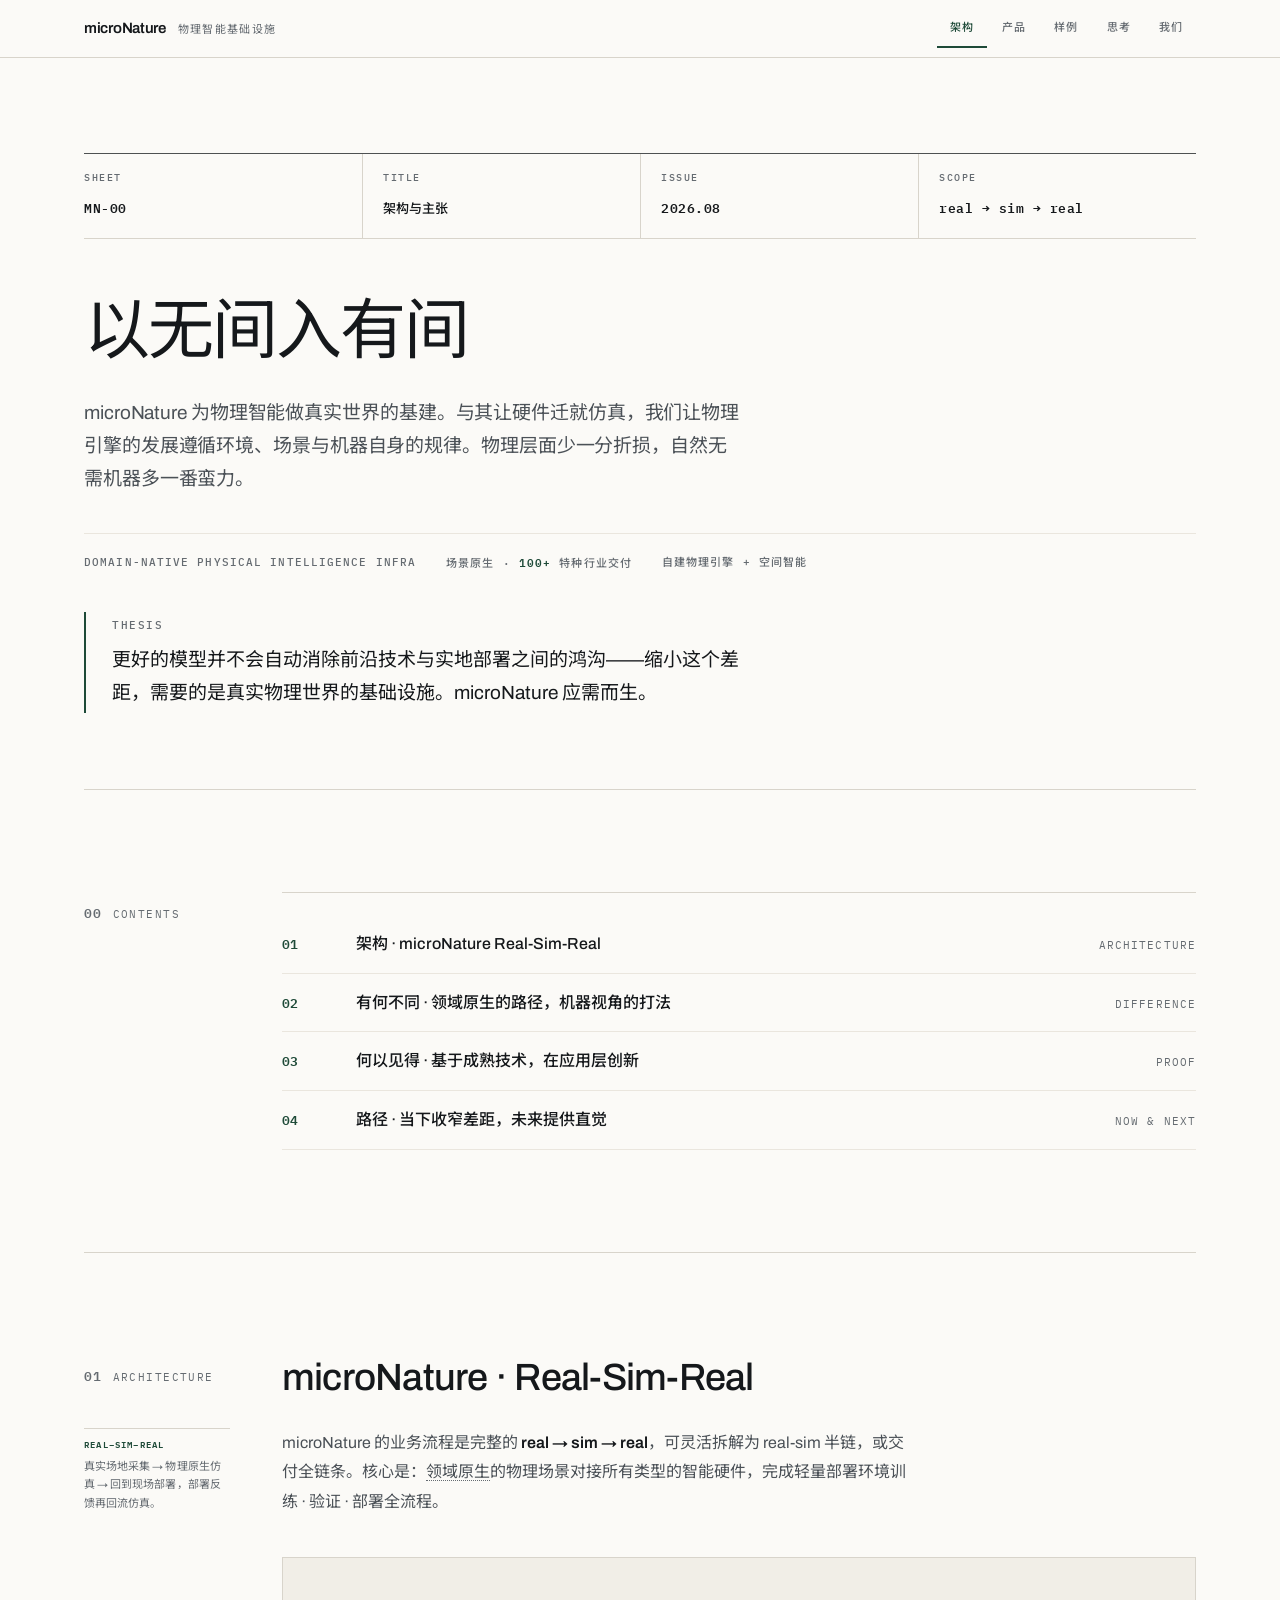
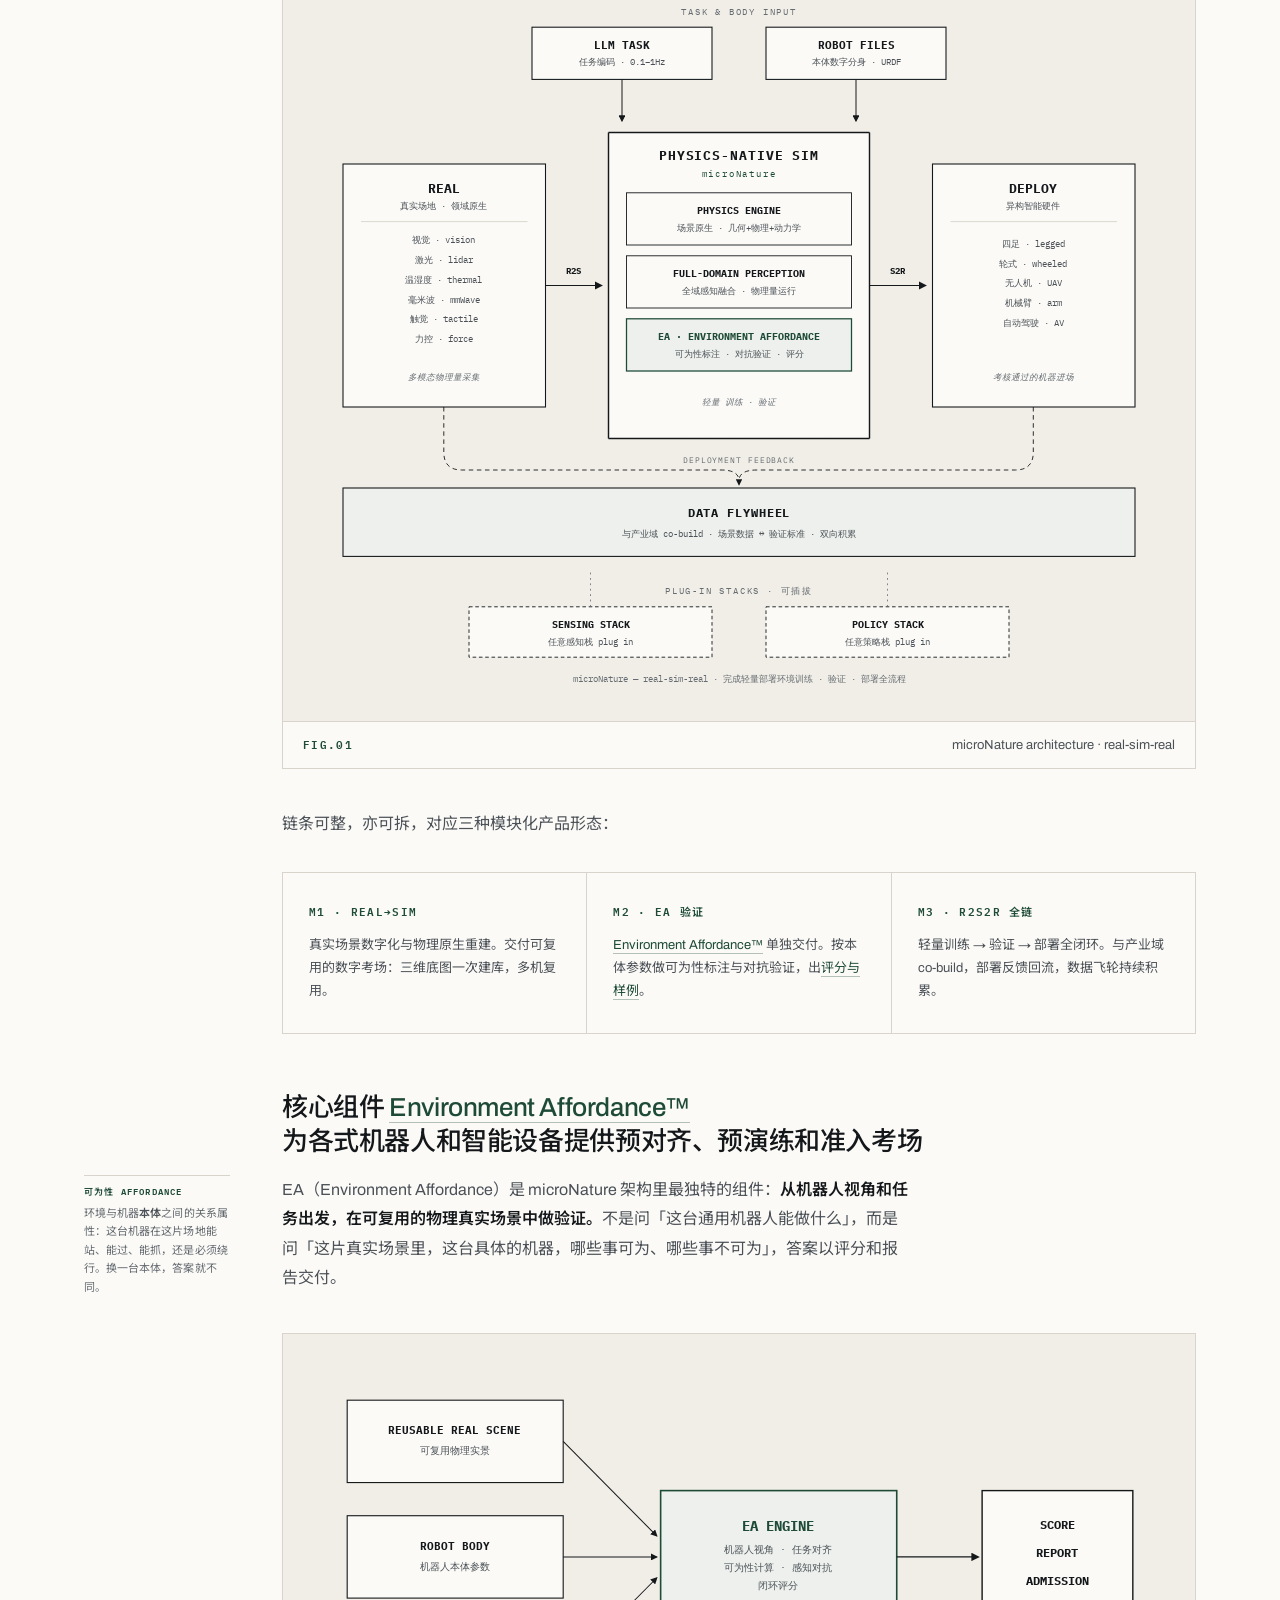
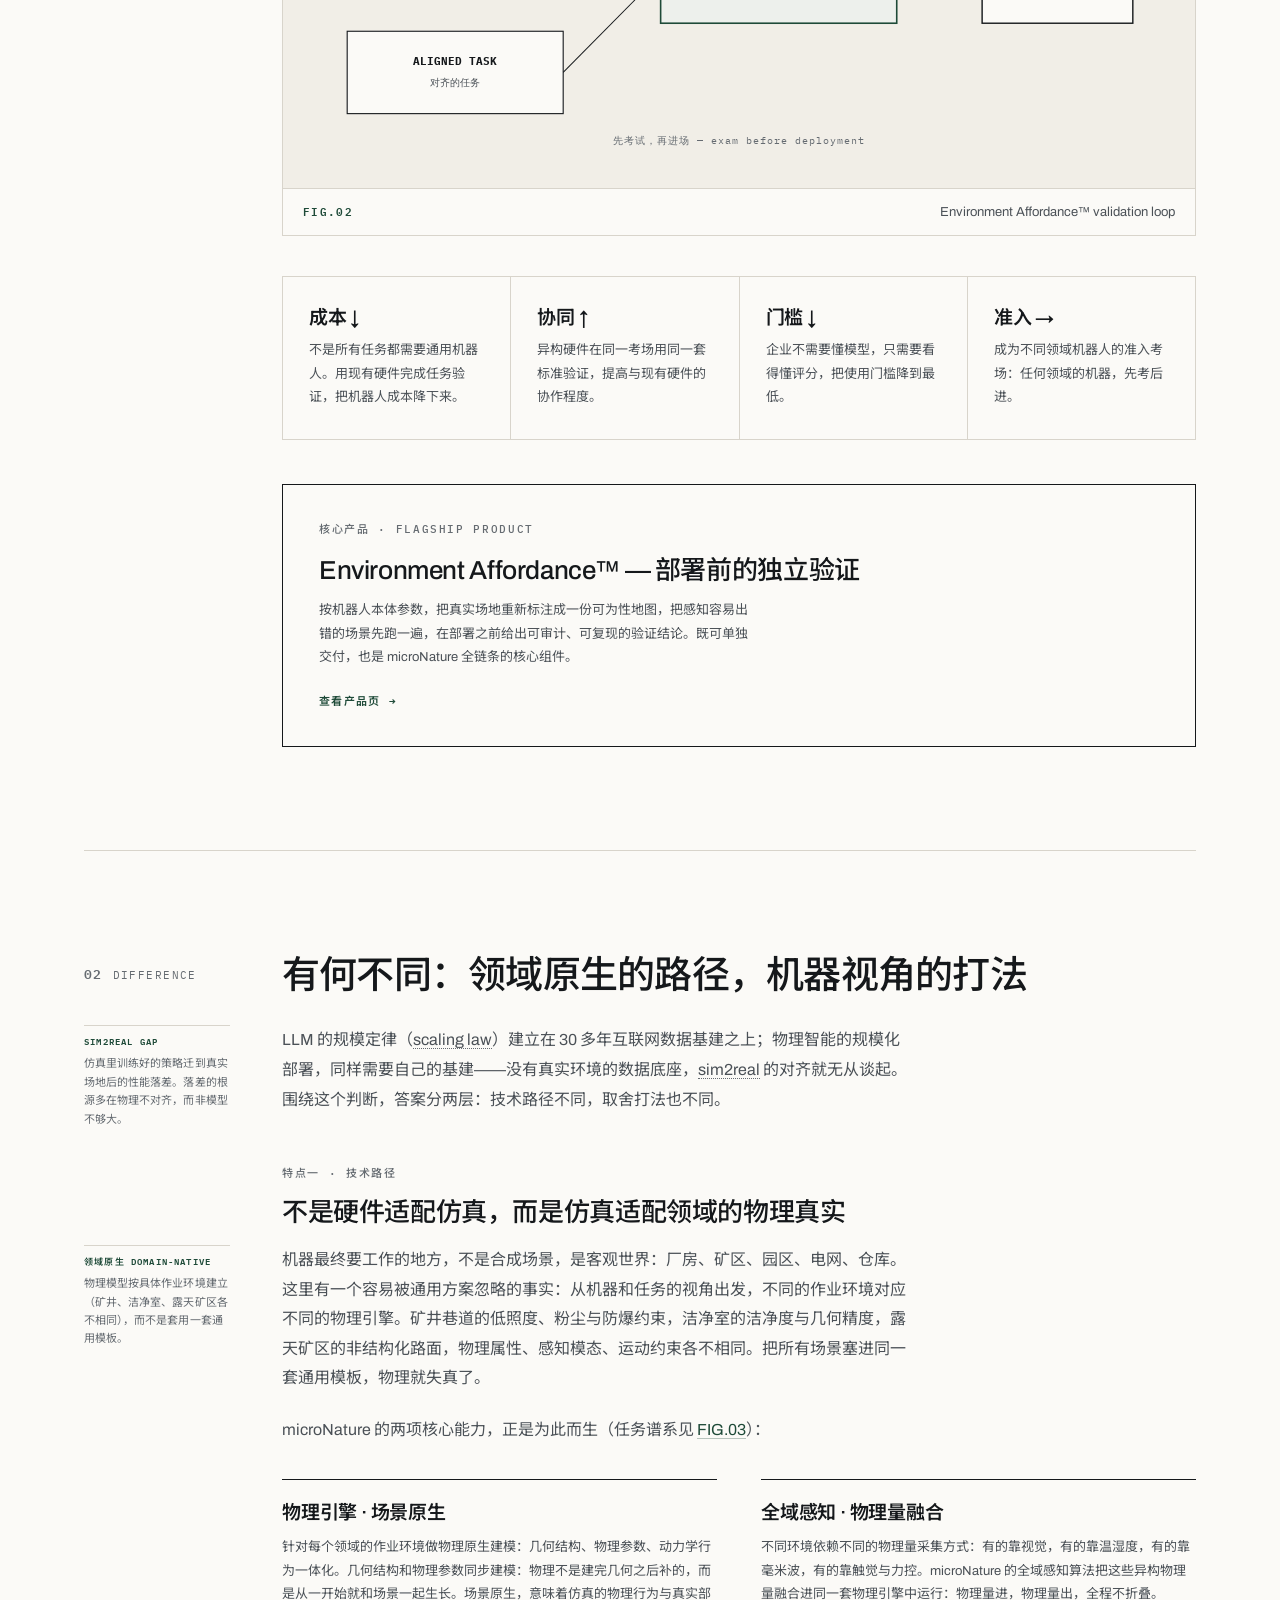
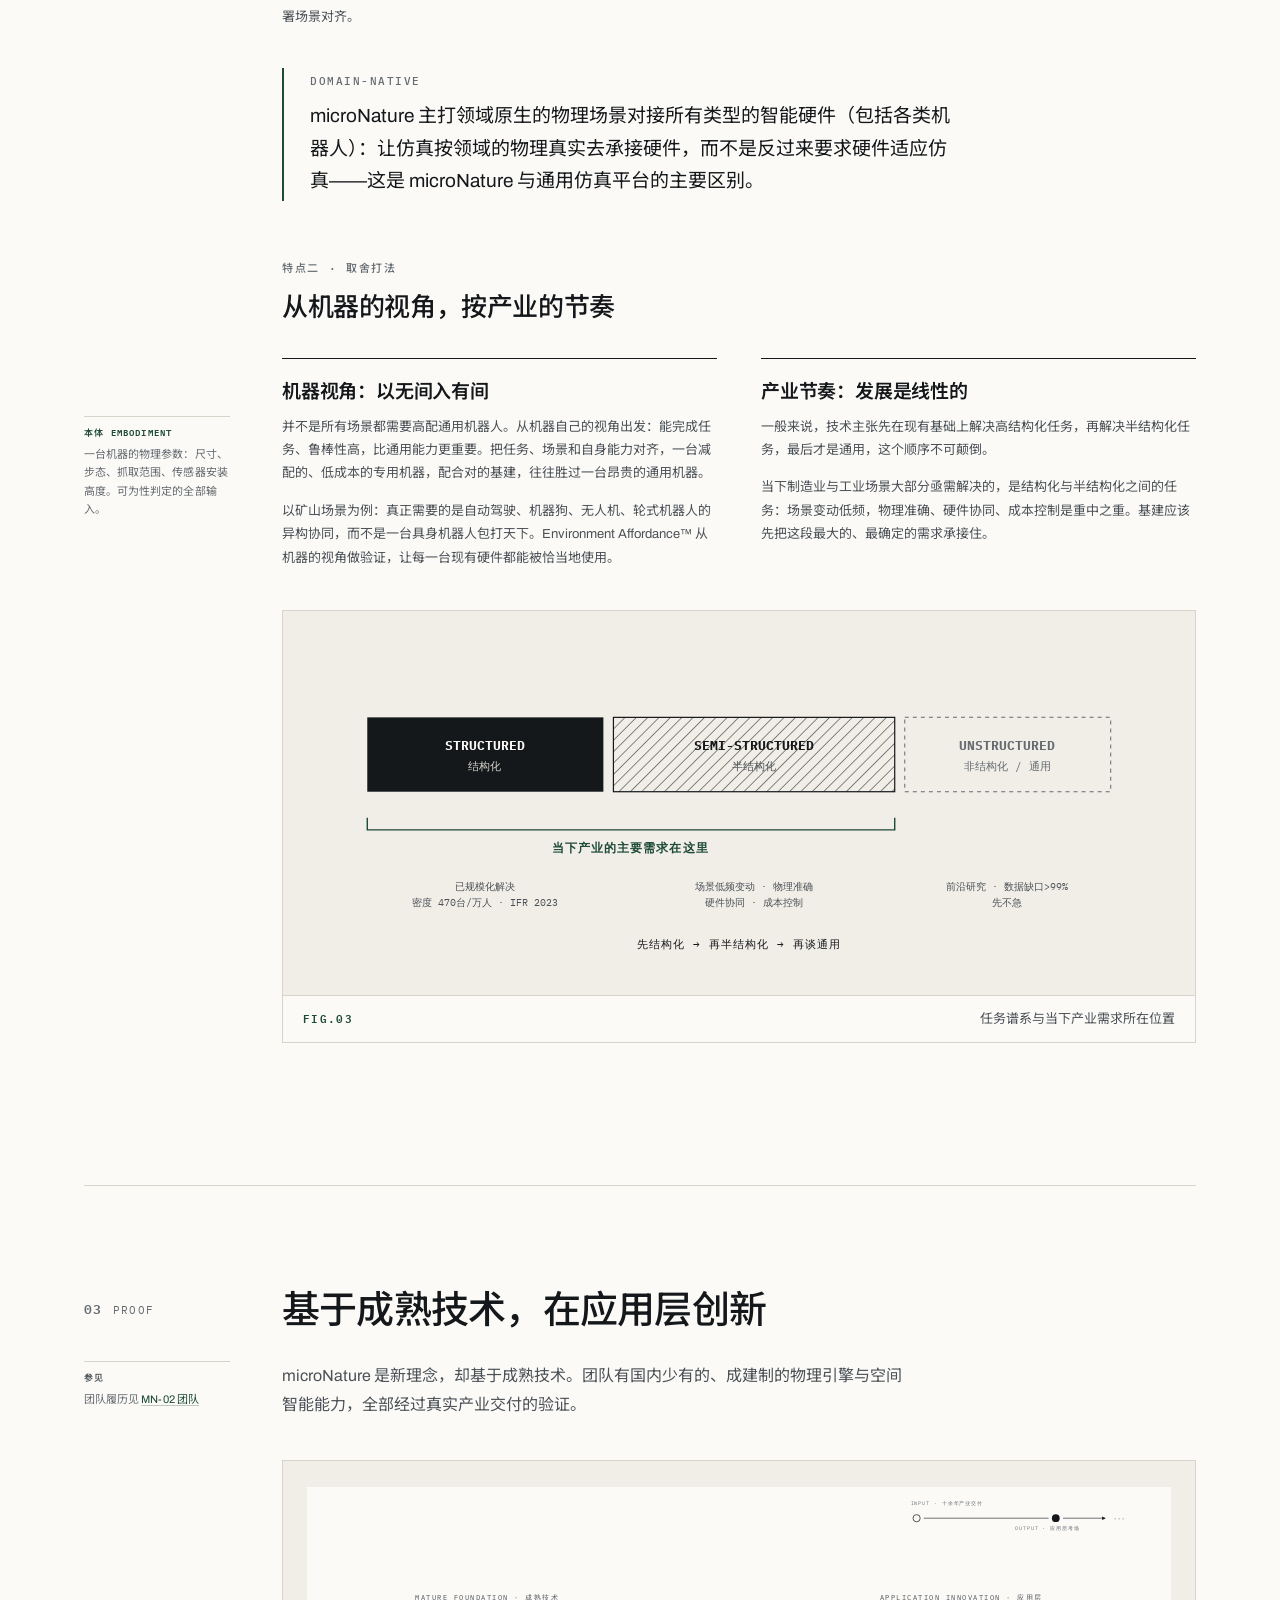
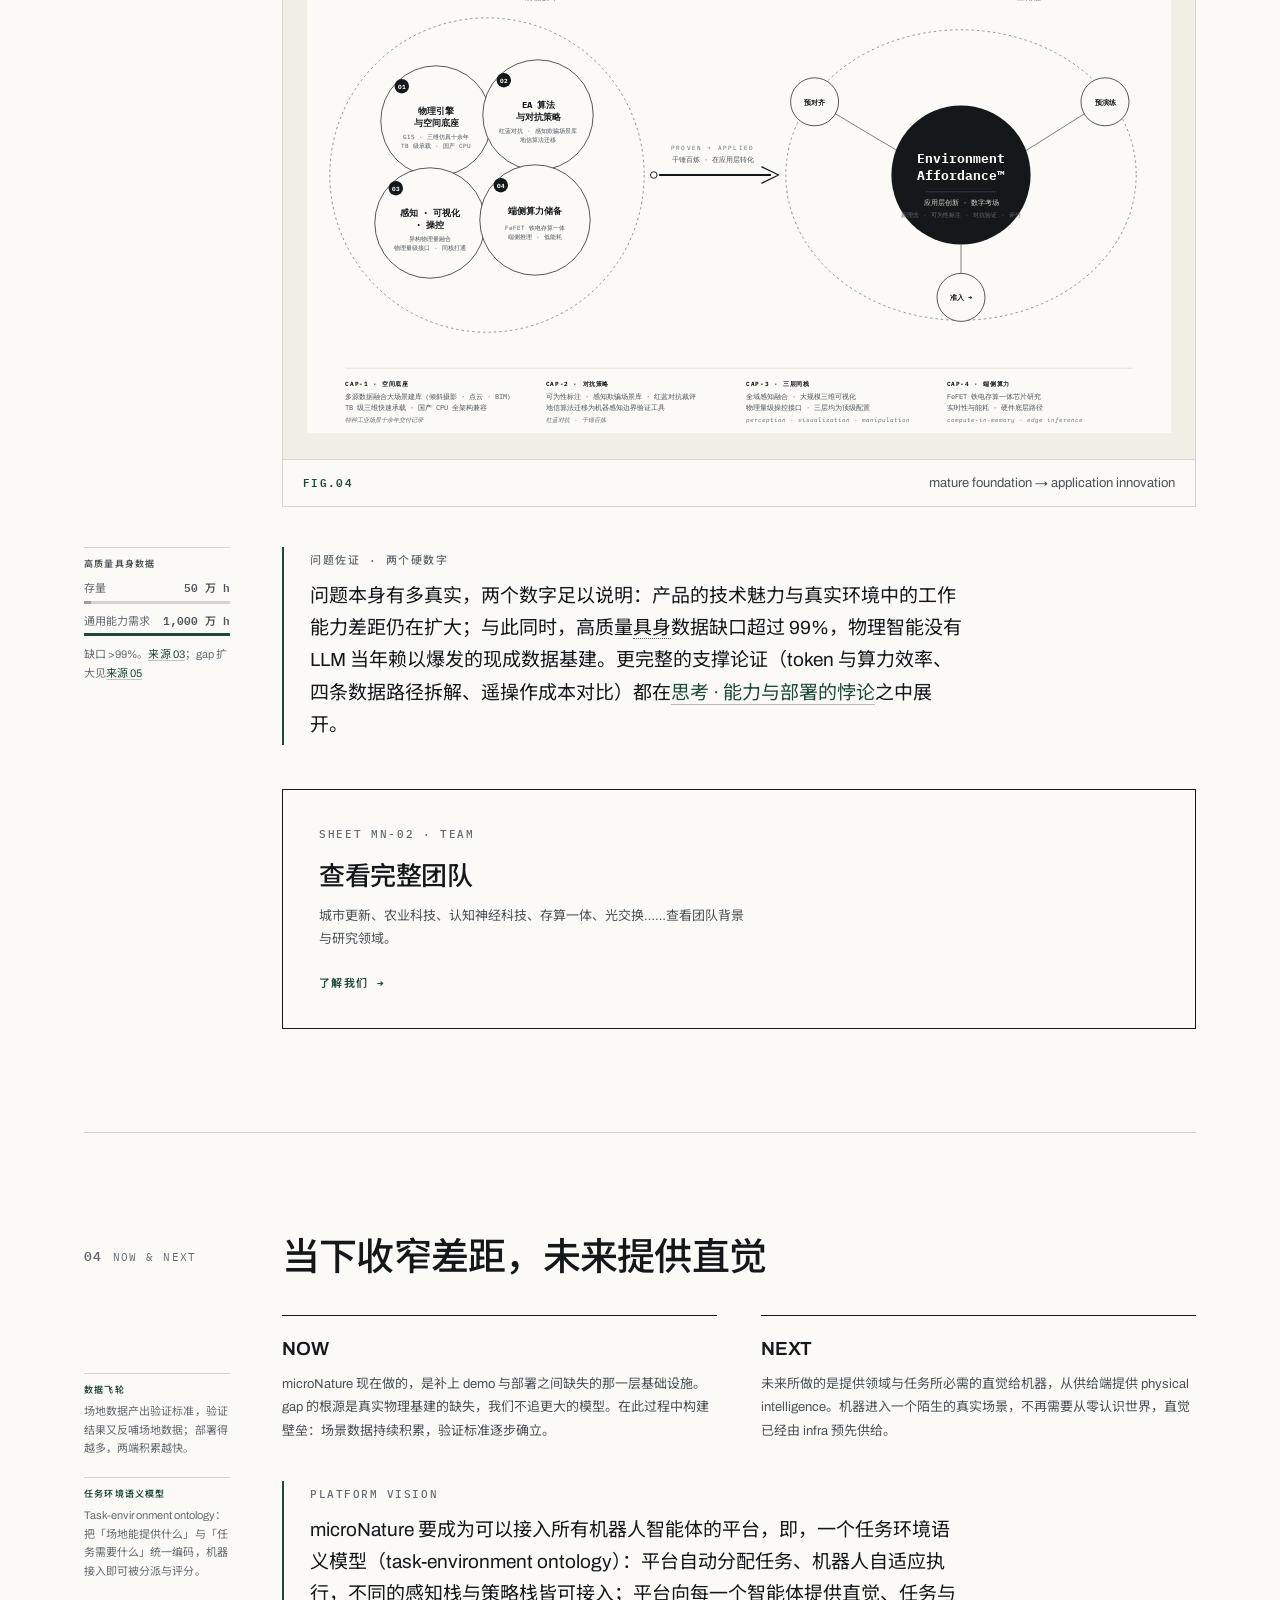
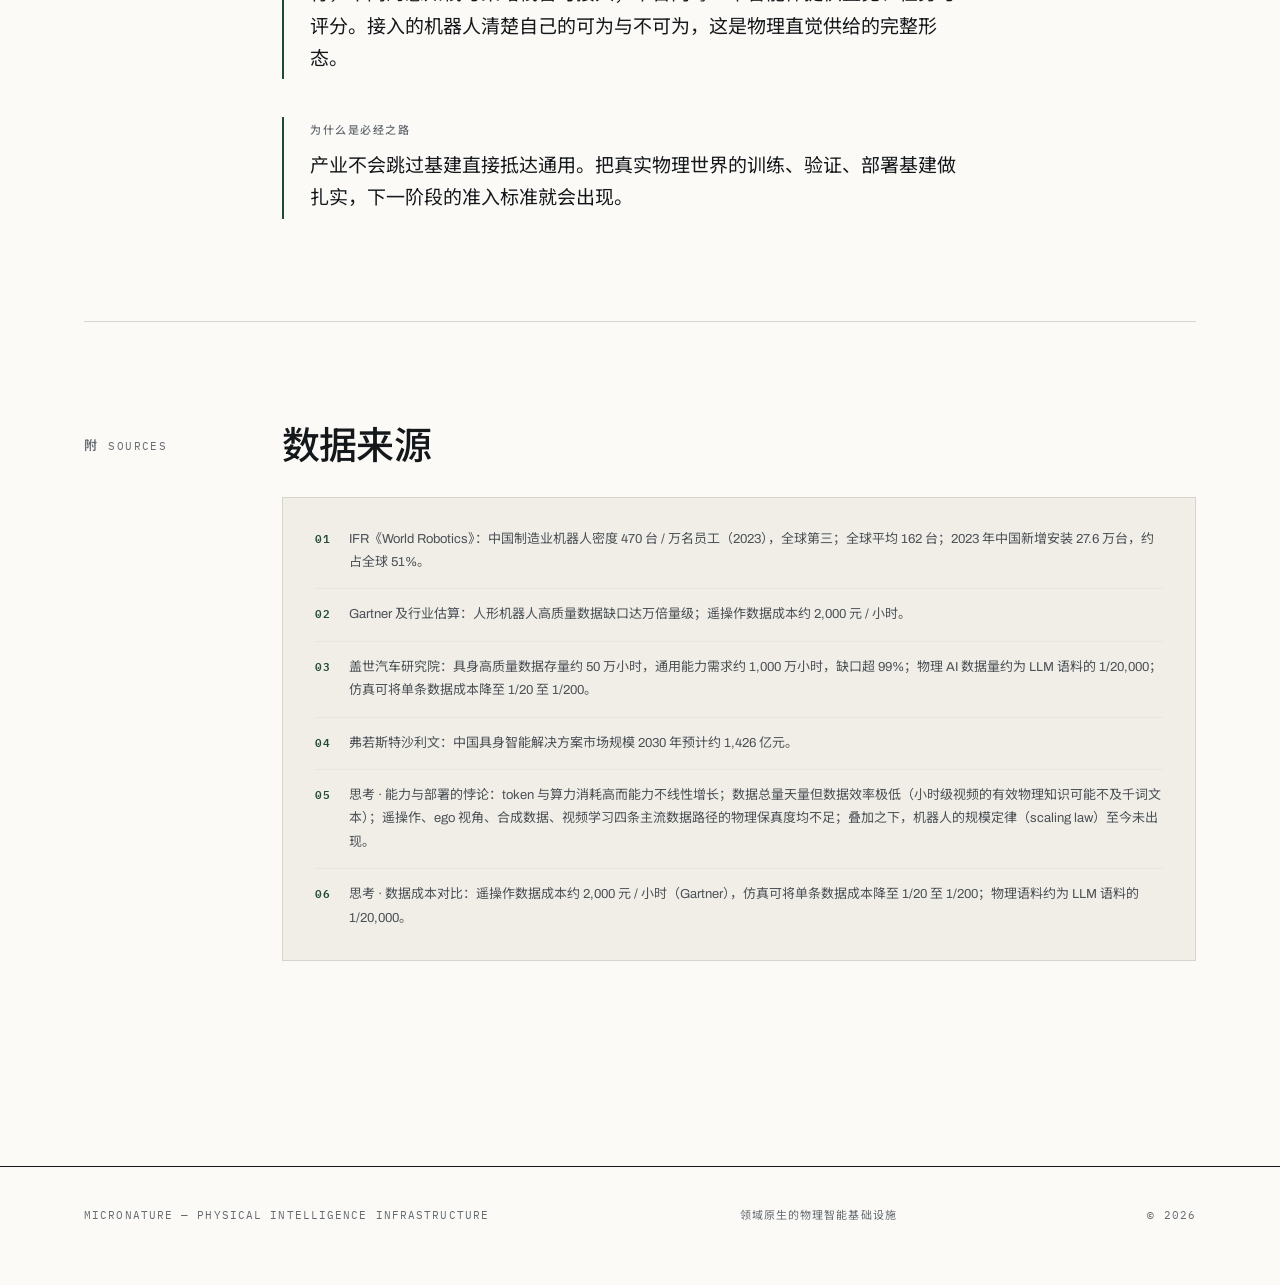
==== commit d20cf30b: "Add files via upload" ====
--- a/index.html
+++ b/index.html
@@ -18,11 +18,10 @@
     <span class="nav-here" aria-hidden="true"></span>
     <div class="nav-links">
       <span class="cur" aria-current="page">架构</span>
-      <a href="ea0811.html">产品 EA</a>
+      <a href="ea0811.html">产品</a>
       <a href="ea0811-demo.html">样例</a>
       <a href="mn0811-attachment.html">思考</a>
-      <a href="Team.html">团队</a>
-      <a href="#contact">联系</a>
+      <a href="Team.html">我们</a>
     </div>
   </div>
 </nav>
@@ -64,8 +63,6 @@
           <li><a href="#s2"><span class="toc-n">02</span><span class="toc-t">有何不同 · 领域原生的路径，机器视角的打法</span><span class="toc-d">Difference</span></a></li>
           <li><a href="#s3"><span class="toc-n">03</span><span class="toc-t">何以见得 · 基于成熟技术，在应用层创新</span><span class="toc-d">Proof</span></a></li>
           <li><a href="#s4"><span class="toc-n">04</span><span class="toc-t">路径 · 当下收窄差距，未来提供直觉</span><span class="toc-d">Now &amp; Next</span></a></li>
-          <li><a href="#s5"><span class="toc-n">05</span><span class="toc-t">团队</span><span class="toc-d">Team</span></a></li>
-          <li><a href="#contact"><span class="toc-n">06</span><span class="toc-t">联系</span><span class="toc-d">Contact</span></a></li>
         </ol>
       </nav>
     </div>
@@ -182,7 +179,7 @@
         </div>
         <div class="cell">
           <span class="cell-code">M2 · EA 验证</span>
-          <p><a class="link" href="ea0811.html">Environment Affordance™</a> 单独交付。按本体参数做可为性标注与对抗验证，出<a class="link" href="ea0811-demo.html">评分与样例</a>。</p>
+          <p><a class="link" href="ea0811.html" target="_blank" rel="noopener">Environment Affordance™</a> 单独交付。按本体参数做可为性标注与对抗验证，出<a class="link" href="ea0811-demo.html" target="_blank" rel="noopener">评分与样例</a>。</p>
         </div>
         <div class="cell">
           <span class="cell-code">M3 · R2S2R 全链</span>
@@ -190,7 +187,7 @@
         </div>
       </div>
 
-      <h3 class="h3" style="margin-top:56px">核心组件 <a class="link" href="ea0811.html">Environment Affordance™</a><br>为各式机器人和智能设备提供预对齐、预演练和准入考场</h3>
+      <h3 class="h3" style="margin-top:56px">核心组件 <a class="link" href="ea0811.html" target="_blank" rel="noopener">Environment Affordance™</a><br>为各式机器人和智能设备提供预对齐、预演练和准入考场</h3>
       <div class="col">
         <aside class="mnote mnote-term">
           <span class="mnote-k">可为性 Affordance</span>
@@ -241,7 +238,7 @@
         <div class="cell"><h4 class="h4">准入 →</h4><p>成为不同领域机器人的准入考场：任何领域的机器，先考后进。</p></div>
       </div>
 
-      <a class="cta" href="ea0811.html">
+      <a class="cta" href="ea0811.html" target="_blank" rel="noopener">
         <span class="eyebrow">核心产品 · Flagship Product</span>
         <h3 class="h3">Environment Affordance™ — 部署前的独立验证</h3>
         <p>按机器人本体参数，把真实场地重新标注成一份可为性地图，把感知容易出错的场景先跑一遍，在部署之前给出可审计、可复现的验证结论。既可单独交付，也是 microNature 全链条的核心组件。</p>
@@ -352,7 +349,7 @@
       <div class="col">
         <aside class="mnote">
           <span class="mnote-k">参见</span>
-          团队履历见 <a href="Team.html">MN-02 团队</a>
+          团队履历见 <a href="Team.html" target="_blank" rel="noopener">MN-02 团队</a>
         </aside>
         <p class="p">microNature 是新理念，却基于成熟技术。团队有国内少有的、成建制的物理引擎与空间智能能力，全部经过真实产业交付的验证。</p>
       </div>
@@ -484,8 +481,15 @@
       </aside>
 <div class="statement">
         <span class="mono">问题佐证 · 两个硬数字</span>
-        问题本身有多真实，两个数字足以说明：产品的技术魅力与真实环境中的工作能力差距仍在扩大；与此同时，高质量<span class="term" data-t="embodied">具身</span>数据缺口超过 99%，物理智能没有 LLM 当年赖以爆发的现成数据基建。更完整的支撑论证（token 与算力效率、四条数据路径拆解、遥操作成本对比）都在<a class="link" href="mn0811-attachment.html">思考 · 能力与部署的悖论</a>之中展开。
-      </div>
+        问题本身有多真实，两个数字足以说明：产品的技术魅力与真实环境中的工作能力差距仍在扩大；与此同时，高质量<span class="term" data-t="embodied">具身</span>数据缺口超过 99%，物理智能没有 LLM 当年赖以爆发的现成数据基建。更完整的支撑论证（token 与算力效率、四条数据路径拆解、遥操作成本对比）都在<a class="link" href="mn0811-attachment.html" target="_blank" rel="noopener">思考 · 能力与部署的悖论</a>之中展开。
+      </div>
+
+      <a class="cta" href="Team.html" target="_blank" rel="noopener">
+        <span class="eyebrow">Sheet MN-02 · Team</span>
+        <h3 class="h3">查看完整团队</h3>
+        <p>城市更新、农业科技、认知神经科技、存算一体、光交换……查看团队背景与研究领域。</p>
+        <span class="cta-go">了解我们 →</span>
+      </a>
     </div>
   </section>
 
@@ -523,24 +527,6 @@
         <span class="mono">为什么是必经之路</span>
         产业不会跳过基建直接抵达通用。把真实物理世界的训练、验证、部署基建做扎实，下一阶段的准入标准就会出现。
       </div>
-    </div>
-  </section>
-
-  <!-- ═══ 05 TEAM ═══ -->
-  <section class="band" id="s5">
-    <div class="rail"><span class="rail-num">05</span><span class="rail-en">Team</span><span class="rail-tick"></span></div>
-    <div class="col-wide">
-      <h2 class="h2">团队</h2>
-      <div class="col">
-        <p class="p">microNature 是新理念，却基于成熟技术。团队具备国内少有的、成建制的物理引擎与空间智能能力，全部经过真实项目的反复打磨：联合创始人、技术专家、科学家与顾问，覆盖商业、设计、仿真到硬件的完整链条。</p>
-      </div>
-
-      <a class="cta" href="Team.html">
-        <span class="eyebrow">Sheet MN-02 · Team</span>
-        <h3 class="h3">查看完整团队</h3>
-        <p>从北方华创到国家地理，从「十四五」国家重点研发计划到东京大学 IEDM 最佳学生论文，每一位成员的完整履历。</p>
-        <span class="cta-go">进入团队页 →</span>
-      </a>
     </div>
   </section>
 
@@ -562,43 +548,13 @@
     </div>
   </section>
 
-  <!-- ═══ 06 CONTACT ═══ -->
-  <section class="band" id="contact">
-    <div class="rail"><span class="rail-num">06</span><span class="rail-en">Contact</span><span class="rail-tick"></span></div>
-    <div class="col-wide">
-      <h2 class="h2">联系</h2>
-      <div class="col">
-        <p class="p">无论是探讨合作、索取验证报告样例，还是只想聊聊物理智能的下一步，都欢迎从一片真实的场地开始。</p>
-      </div>
-      <div class="contact-grid">
-        <div class="contact-cell">
-          <span class="eyebrow">邮箱 · Email</span>
-          <p class="small"><a href="mailto:sunnta.spatial@gmail.com">sunnta.spatial@gmail.com</a></p>
-        </div>
-        <div class="contact-cell">
-          <span class="eyebrow">微信 · WeChat</span>
-          <p class="small">Stephen_Lyu</p>
-        </div>
-      </div>
-      <p class="small" style="margin-top:18px; color:var(--ink-3)">如需先索取一份验证报告样例，请说明所在行业与场地类型。</p>
-    </div>
-  </section>
-
 </main>
 
 <footer class="foot">
   <div class="doc">
-    <span class="eyebrow">文件集 · Dossier</span>
-    <nav class="dossier" aria-label="全部页面">
-      <a href="index.html" aria-current="page"><span class="dossier-code">MN-00</span><span class="dossier-t">架构与主张</span></a>
-      <a href="ea0811.html"><span class="dossier-code">EA-01</span><span class="dossier-t">Environment Affordance™</span></a>
-      <a href="ea0811-demo.html"><span class="dossier-code">EA-02</span><span class="dossier-t">样例交付物 · 可为性地图</span></a>
-      <a href="mn0811-attachment.html"><span class="dossier-code">MN-A1</span><span class="dossier-t">思考 · 能力与部署的悖论</span></a>
-      <a href="Team.html"><span class="dossier-code">MN-02</span><span class="dossier-t">团队</span></a>
-    </nav>
     <div class="foot-line">
       <span>microNature — Physical Intelligence Infrastructure</span>
-      <span>为机器提供直觉 · 为产业提供考场</span>
+      <span>领域原生的物理智能基础设施</span>
       <span>© 2026</span>
     </div>
   </div>
--- a/mn.css
+++ b/mn.css
@@ -432,6 +432,12 @@
   font-family:var(--mono); font-size:var(--t-xs); font-weight:600;
   letter-spacing:.12em; color:var(--accent); display:block; margin-bottom:12px;
 }
+/* An English gloss under the label: smaller, quieter, never competing. */
+.cell-code small{
+  display:block; margin-top:4px;
+  font-family:var(--mono); font-size:9.5px; font-weight:400;
+  letter-spacing:.16em; text-transform:uppercase; color:var(--ink-3);
+}
 
 /* Loose pair: no shared frame, just a rule above each. For two ideas that
    are siblings rather than table rows. */
@@ -691,22 +697,34 @@
 .contact-cell a{ color:var(--accent); text-decoration:none; border-bottom:1px solid rgba(30,74,56,.3) }
 .contact-cell a:hover{ background:var(--wash) }
 
-/* ---- 13. Footer & dossier strip ----------------------------------------- */
+/* An identifier is something the reader carries away, so it can be lifted in
+   one press. It stays set as the plain address beside it — a button that
+   looked like a button here would out-shout the email next to it. The label
+   is the only moving part, and it says what happened rather than announcing
+   itself beforehand. */
+.copy{
+  font:inherit; color:inherit; background:none; border:0; padding:0;
+  display:inline-flex; align-items:baseline; gap:11px;
+  cursor:pointer; text-align:left; -webkit-user-select:text; user-select:text;
+}
+.copy-v{
+  color:var(--accent);
+  border-bottom:1px solid rgba(30,74,56,.3);
+  transition:border-color .18s, background-color .18s;
+}
+.copy:hover .copy-v{ background:var(--wash); border-bottom-color:var(--accent) }
+.copy-k{
+  font-family:var(--mono); font-size:10px; font-weight:500;
+  letter-spacing:.12em; text-transform:uppercase; color:var(--ink-3);
+  white-space:nowrap; transition:color .2s;
+}
+.copy.done .copy-k{ color:var(--accent) }
+.copy:focus-visible{ outline:2px solid var(--accent); outline-offset:4px }
+
+/* ---- 13. Footer -------------------------------------------------------- */
+/* The nav names every page and stays on screen; a second index at the foot
+   only asked the reader to hold two sets of names for one set of pages. */
 .foot{ border-top:1px solid var(--ink); margin-top:var(--band); padding:38px 0 60px }
-.dossier{ display:grid; grid-template-columns:repeat(5,minmax(0,1fr)); gap:1px;
-          background:var(--rule); border:1px solid var(--rule); margin-bottom:34px }
-.dossier a{
-  background:var(--paper); padding:18px 18px 20px;
-  text-decoration:none; color:var(--ink);
-  transition:background-color .18s;
-}
-.dossier a:hover{ background:var(--wash) }
-.dossier a[aria-current]{ background:var(--wash) }
-.dossier-code{
-  font-family:var(--mono); font-size:10px; font-weight:600;
-  letter-spacing:.14em; color:var(--accent); display:block; margin-bottom:7px;
-}
-.dossier-t{ font-size:var(--t-sm); font-weight:500; line-height:1.5 }
 .foot-line{ display:flex; justify-content:space-between; flex-wrap:wrap; gap:10px 30px }
 .foot-line span{ font-family:var(--mono); font-size:var(--t-xs); letter-spacing:.1em;
                  color:var(--ink-3); text-transform:uppercase }
@@ -744,8 +762,6 @@
   .tblock{ grid-template-columns:repeat(2,minmax(0,1fr)) }
   .tblock-cell:nth-child(3){ border-left:0; padding-left:0 }
   .tblock-cell:nth-child(-n+2){ border-bottom:1px solid var(--rule) }
-  .dossier{ grid-template-columns:repeat(2,minmax(0,1fr)) }
-  .dossier a:last-child{ grid-column:1 / -1 }
 }
 
 @media (max-width:820px){
@@ -768,8 +784,7 @@
   .tblock-cell{ padding:12px 12px 13px }
   .tblock-cell:first-child{ padding-left:0 }
   .tblock-cell:nth-child(3){ padding-left:0 }
-  .grid-3, .grid-4, .grid-2, .dossier, .scn-grid{ grid-template-columns:1fr }
-  .dossier a:last-child{ grid-column:auto }
+  .grid-3, .grid-4, .grid-2, .scn-grid{ grid-template-columns:1fr }
   .toc-list a{ grid-template-columns:44px minmax(0,1fr); }
   .toc-d{ display:none }
   .cta{ padding:26px 22px }
@@ -779,7 +794,7 @@
 
 /* ---- 16. Print ---------------------------------------------------------- */
 @media print{
-  .nav, .dossier, .plate-zoom, .lb{ display:none }
+  .nav, .plate-zoom, .lb{ display:none }
   body{ background:#fff }
   .band{ break-inside:avoid; padding-block:28px }
   .mnote{ position:static; width:auto; margin:0 0 16px; padding-left:14px;
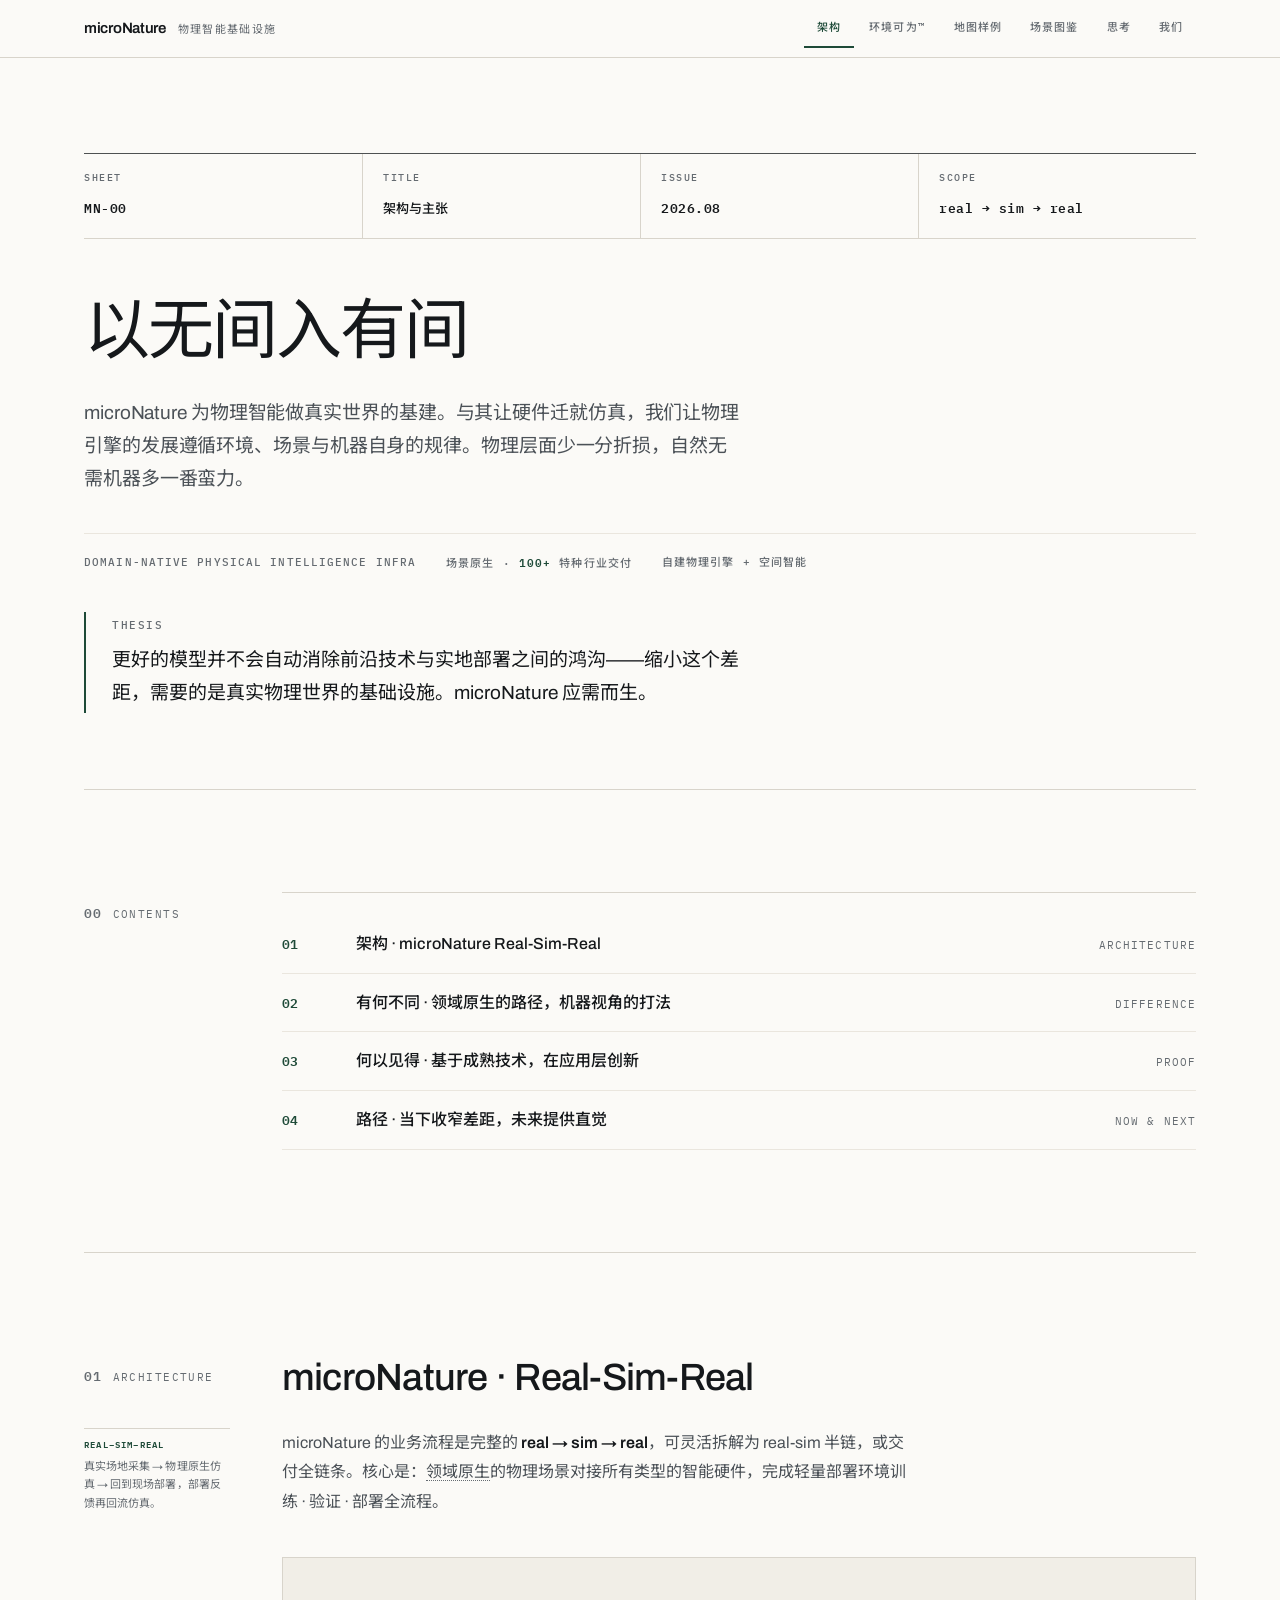
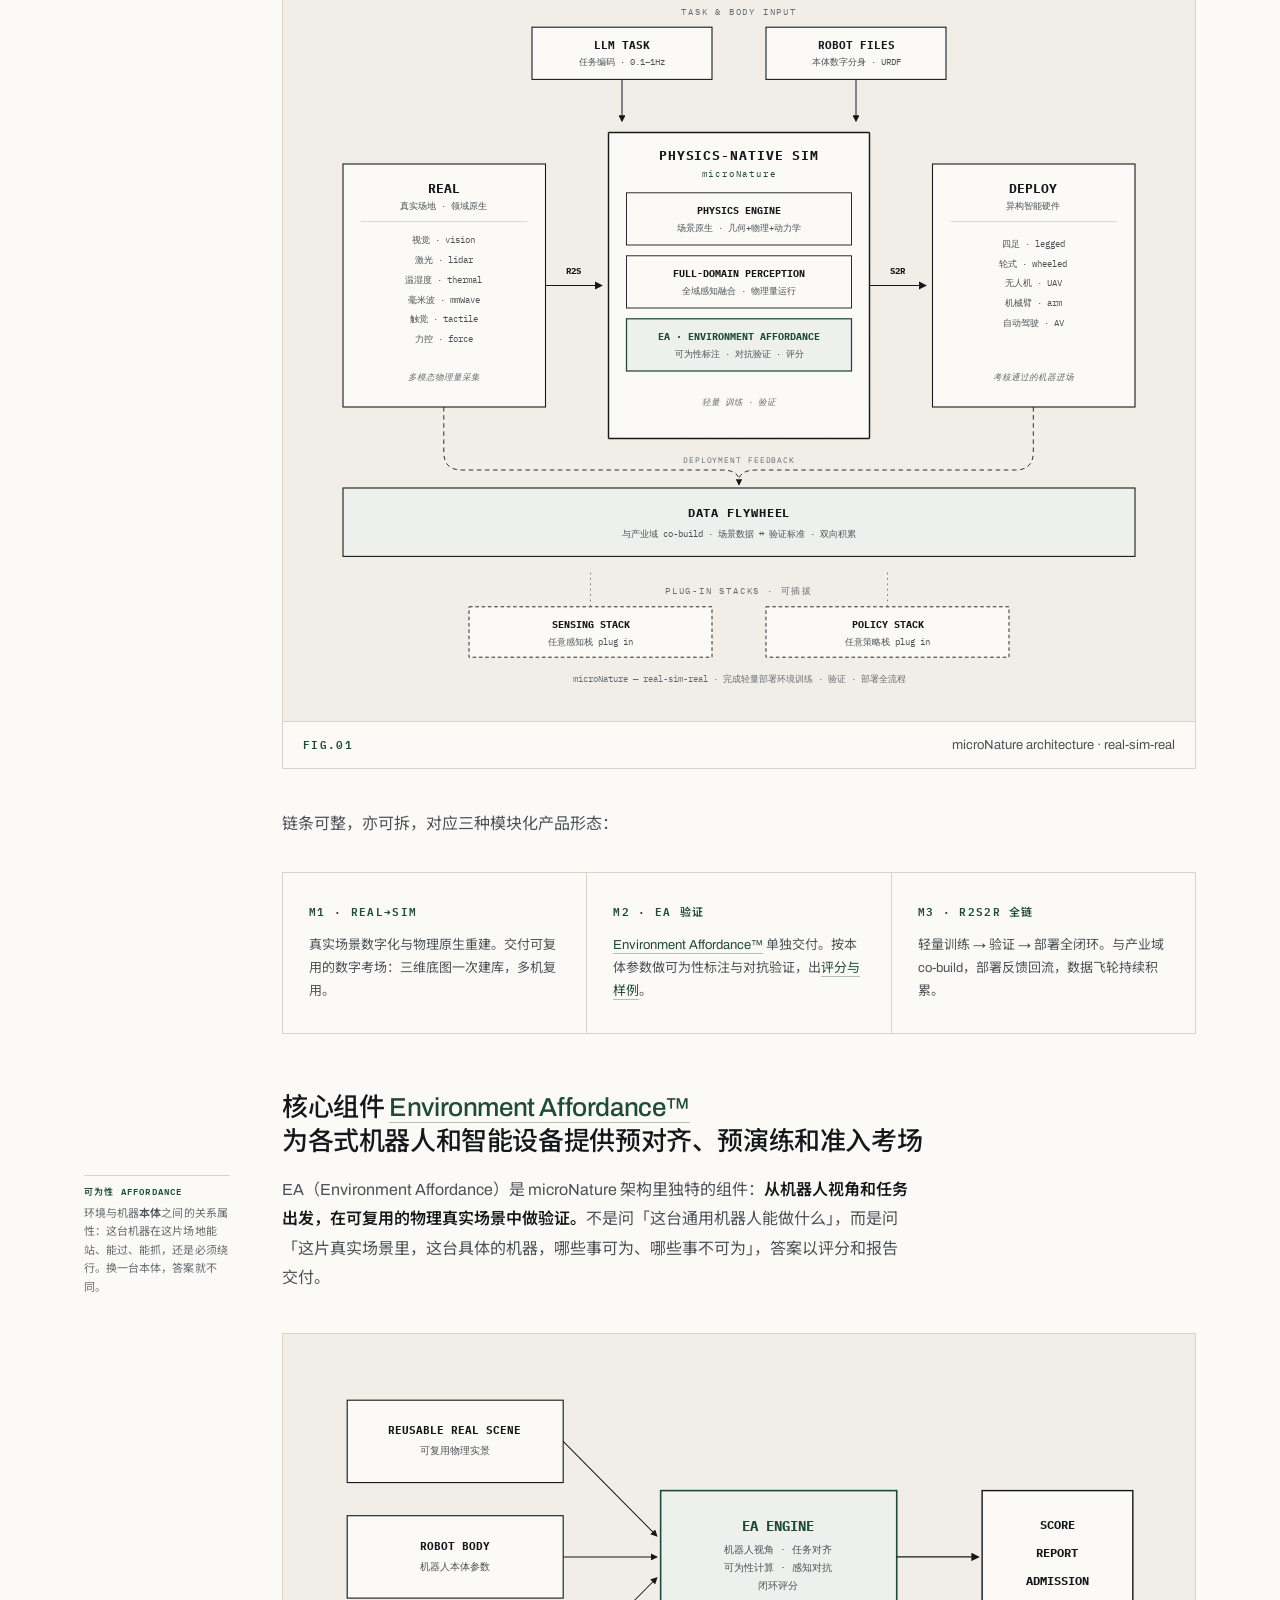
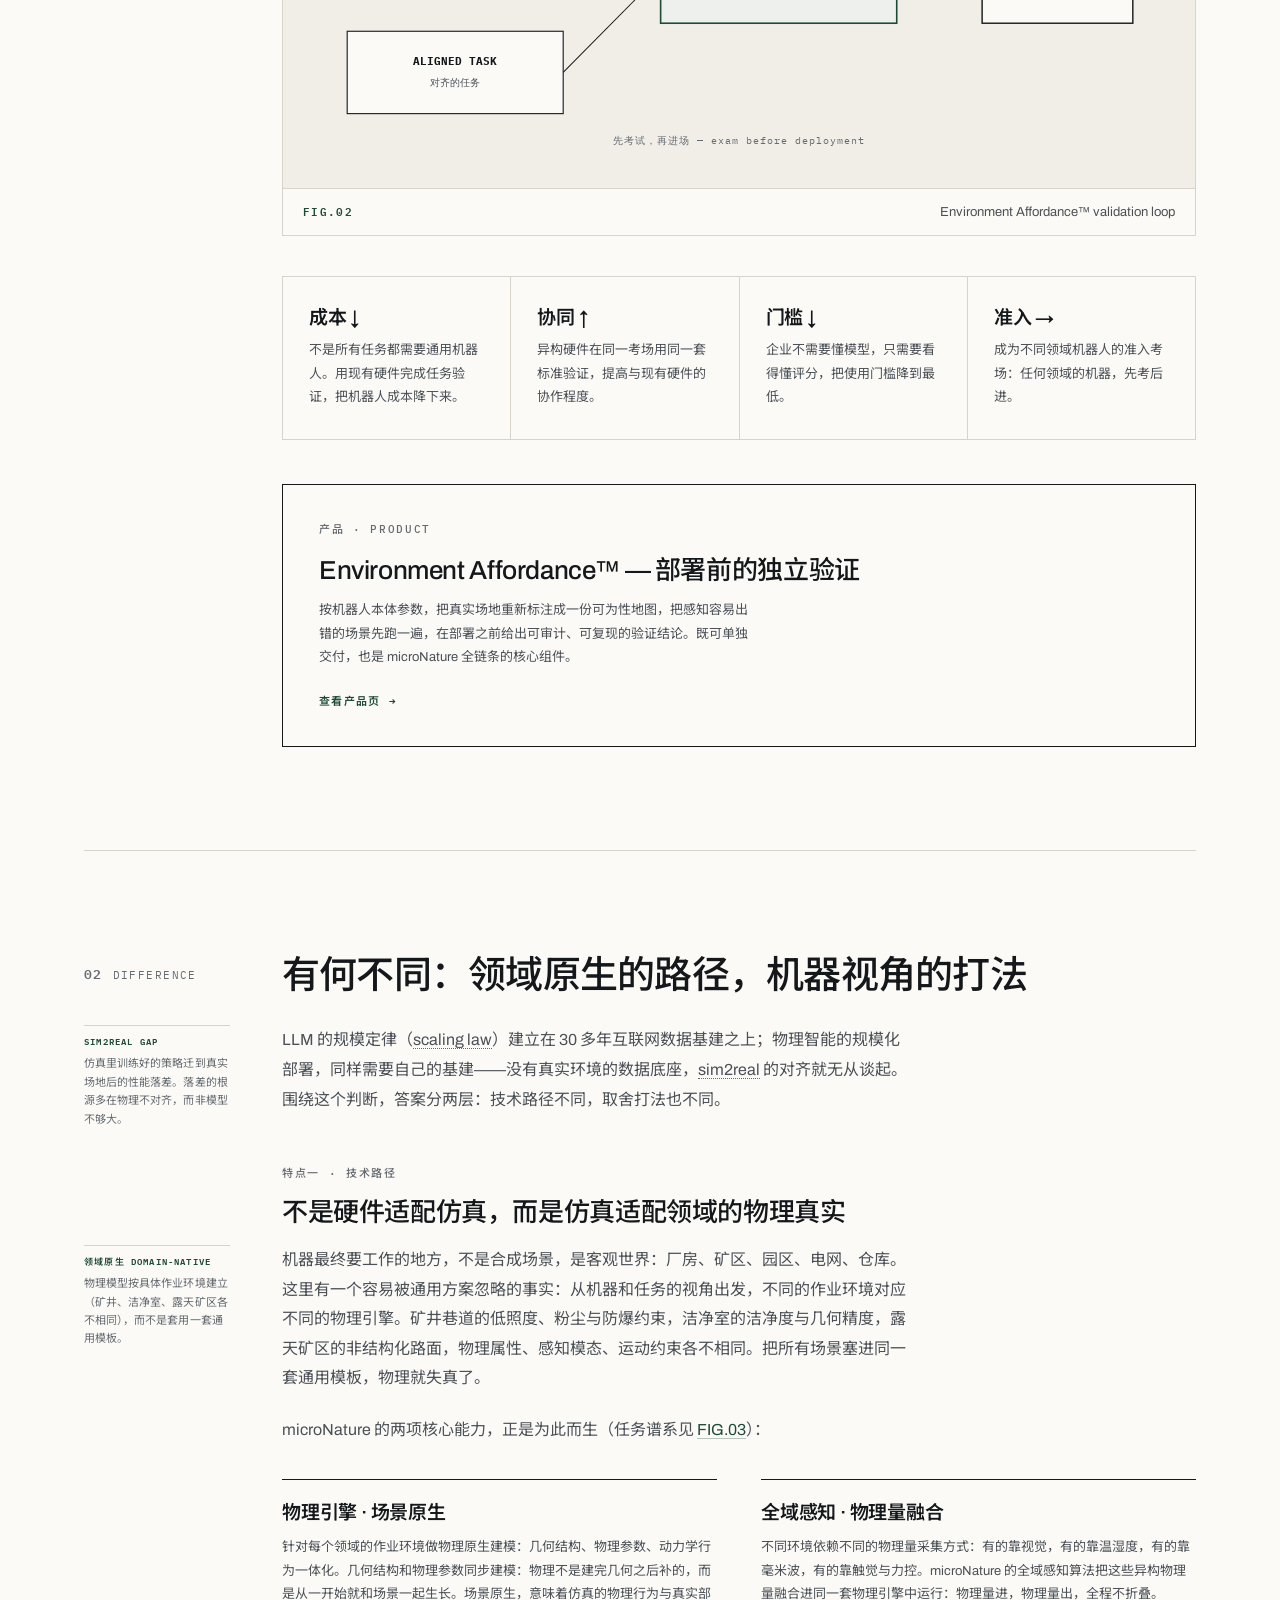
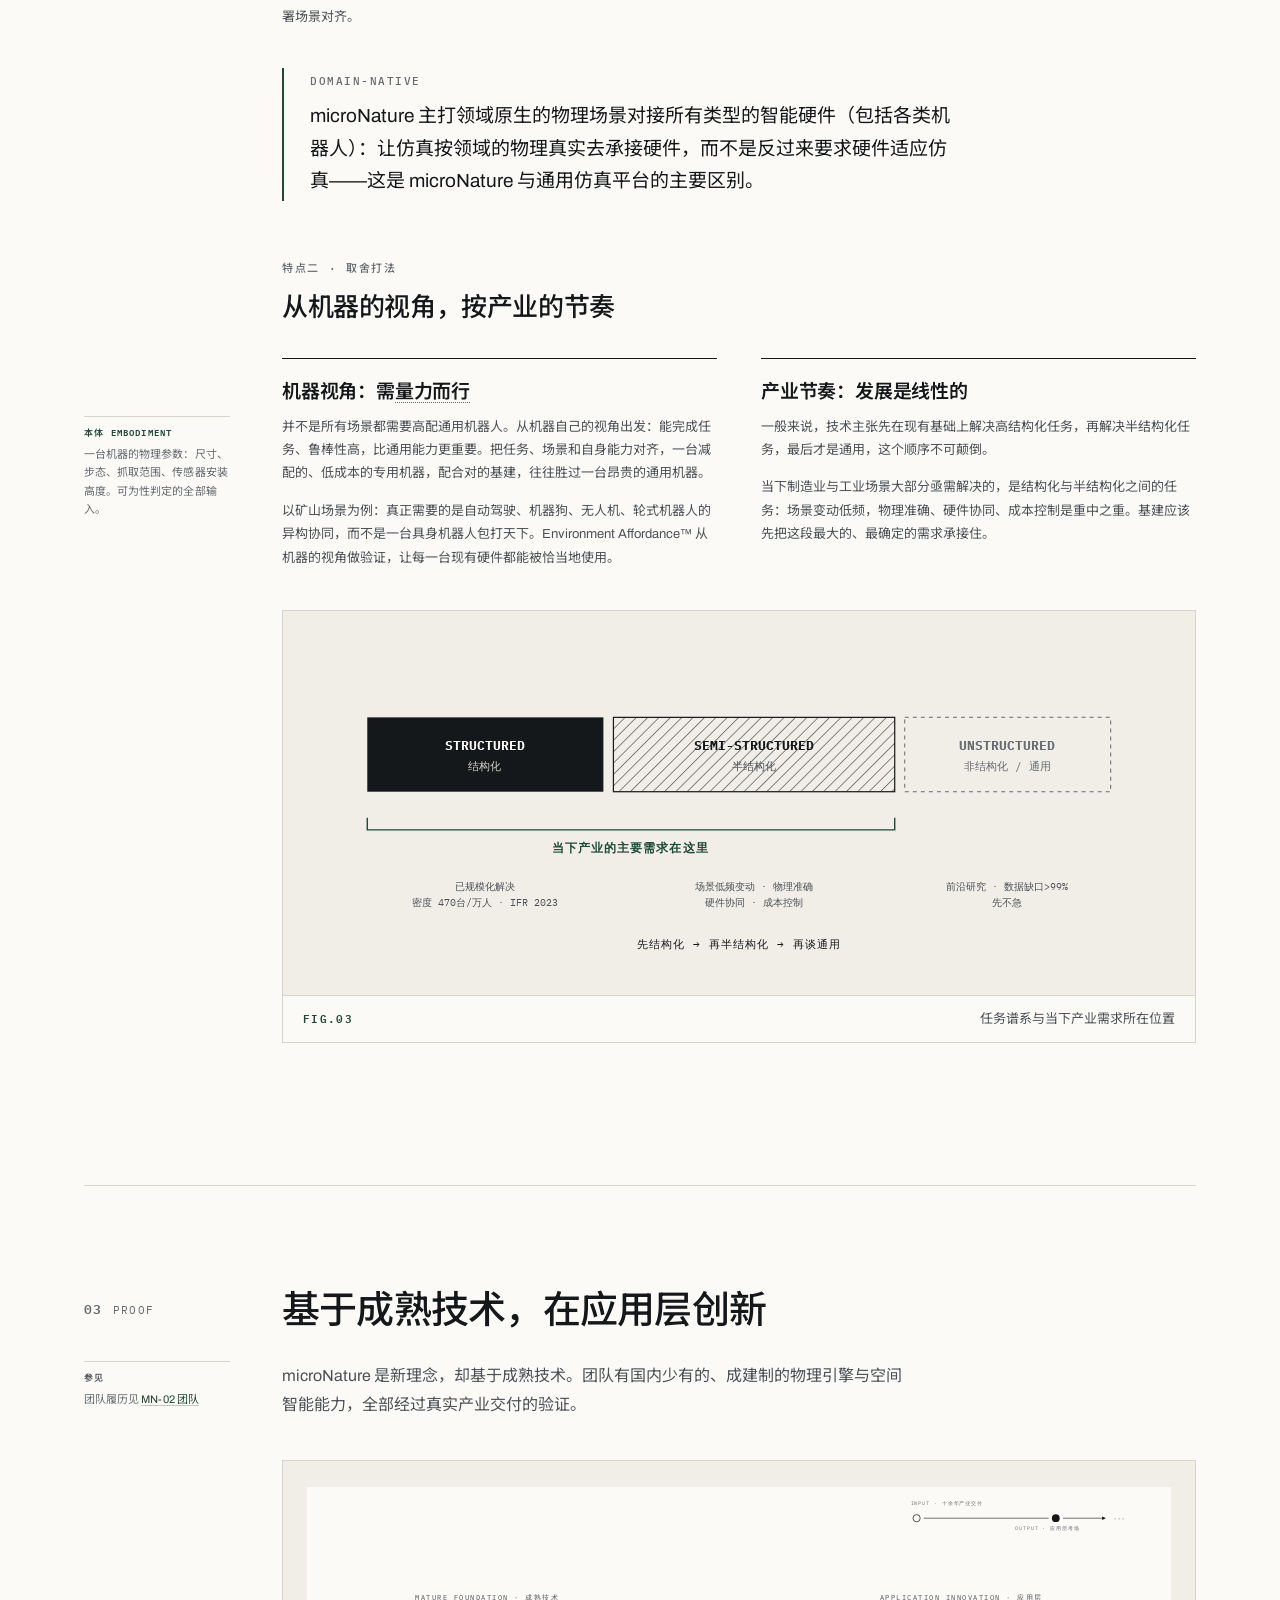
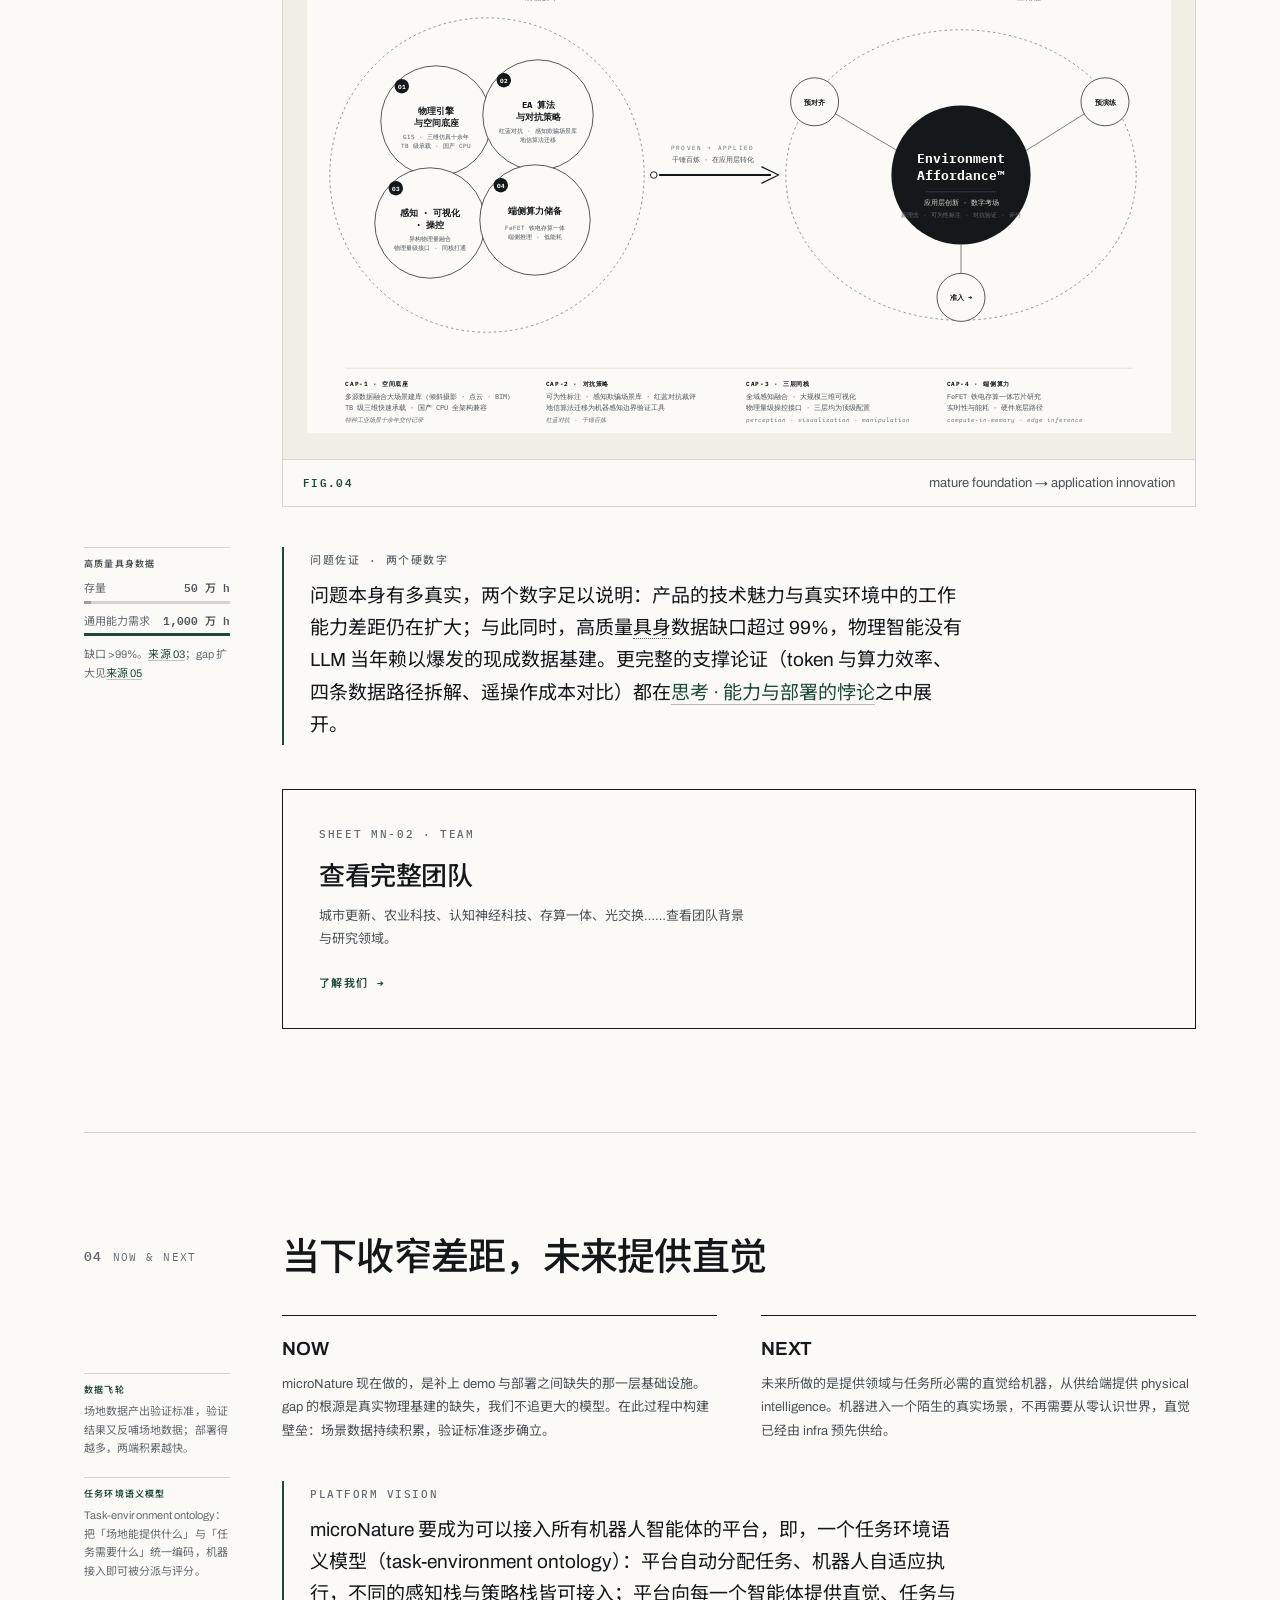
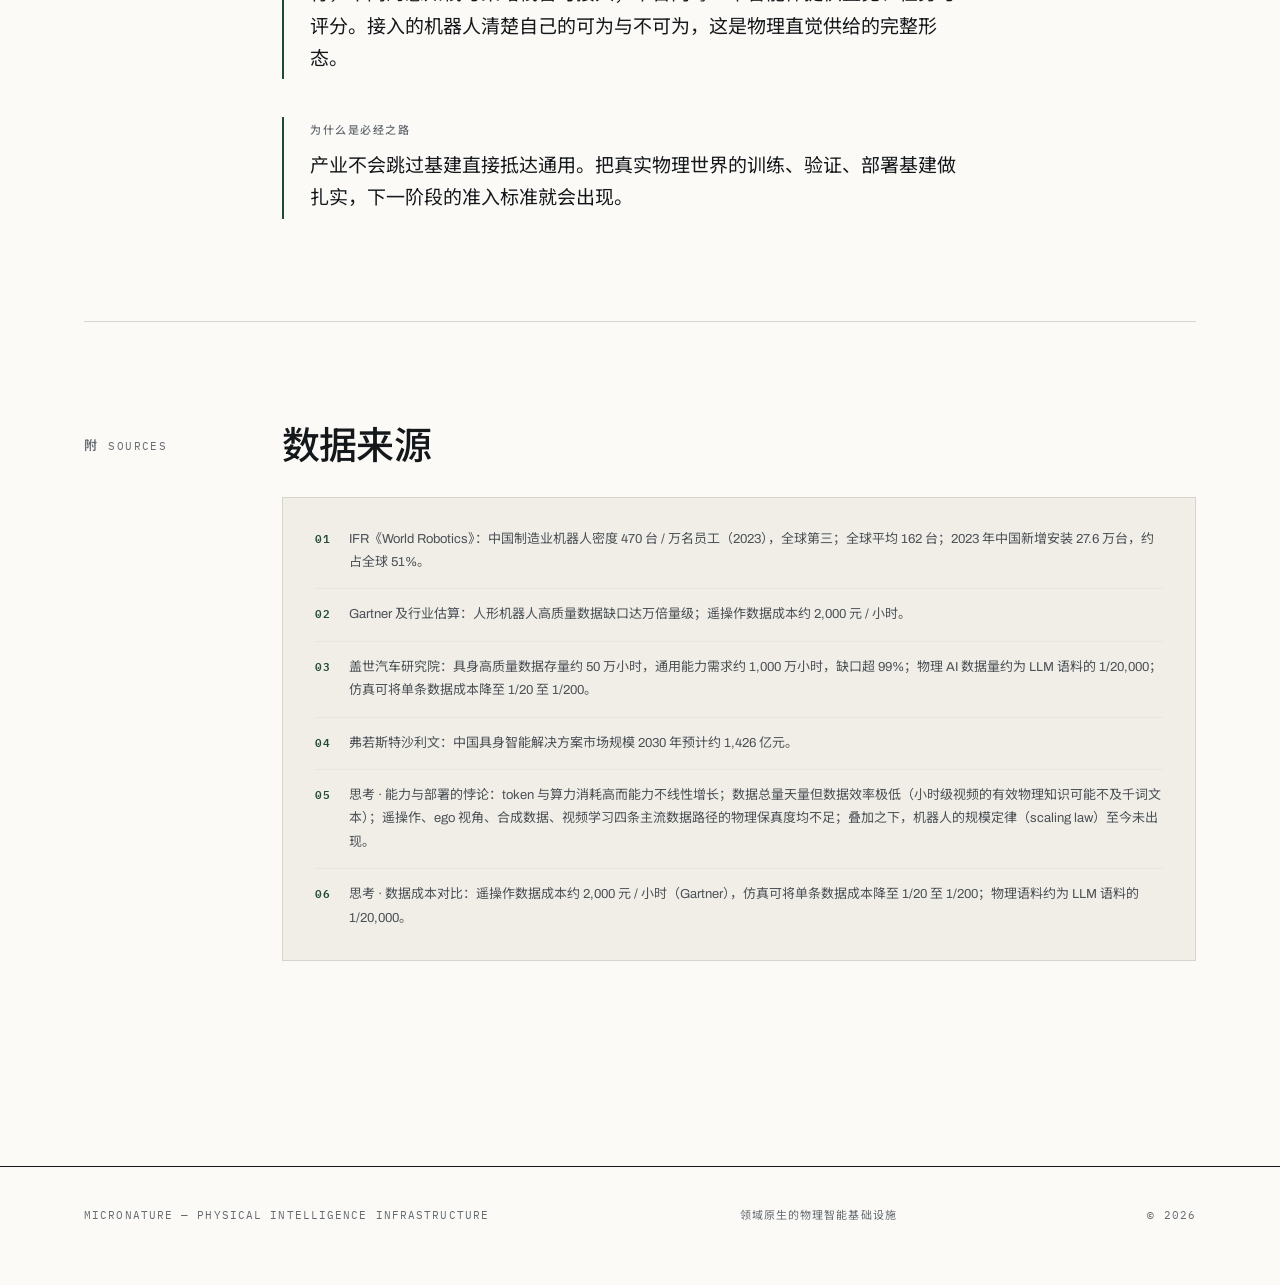
==== commit 8ba6933b: "Add files via upload" ====
--- a/index.html
+++ b/index.html
@@ -8,7 +8,7 @@
 <link rel="preconnect" href="https://fonts.googleapis.com">
 <link rel="preconnect" href="https://fonts.gstatic.com" crossorigin>
 <link rel="stylesheet" href="https://fonts.googleapis.com/css2?family=Archivo:wght@400;500;600;700&family=IBM+Plex+Mono:wght@400;500;600&family=Noto+Sans+SC:wght@300;400;500;700&display=swap">
-<link rel="stylesheet" href="mn.css">
+<link rel="stylesheet" href="site.css">
 </head>
 <body>
 
@@ -18,10 +18,11 @@
     <span class="nav-here" aria-hidden="true"></span>
     <div class="nav-links">
       <span class="cur" aria-current="page">架构</span>
-      <a href="ea0811.html">产品</a>
-      <a href="ea0811-demo.html">样例</a>
-      <a href="mn0811-attachment.html">思考</a>
-      <a href="Team.html">我们</a>
+      <a href="environmentaffordance.html">环境可为™</a>
+      <a href="map.html">地图样例</a>
+      <a href="atlas.html">场景图鉴</a>
+      <a href="insight.html">思考</a>
+      <a href="about.html">我们</a>
     </div>
   </div>
 </nav>
@@ -179,7 +180,7 @@
         </div>
         <div class="cell">
           <span class="cell-code">M2 · EA 验证</span>
-          <p><a class="link" href="ea0811.html" target="_blank" rel="noopener">Environment Affordance™</a> 单独交付。按本体参数做可为性标注与对抗验证，出<a class="link" href="ea0811-demo.html" target="_blank" rel="noopener">评分与样例</a>。</p>
+          <p><a class="link" href="environmentaffordance.html" target="_blank" rel="noopener">Environment Affordance™</a> 单独交付。按本体参数做可为性标注与对抗验证，出<a class="link" href="map.html" target="_blank" rel="noopener">评分与样例</a>。</p>
         </div>
         <div class="cell">
           <span class="cell-code">M3 · R2S2R 全链</span>
@@ -187,13 +188,13 @@
         </div>
       </div>
 
-      <h3 class="h3" style="margin-top:56px">核心组件 <a class="link" href="ea0811.html" target="_blank" rel="noopener">Environment Affordance™</a><br>为各式机器人和智能设备提供预对齐、预演练和准入考场</h3>
+      <h3 class="h3" style="margin-top:56px">核心组件 <a class="link" href="environmentaffordance.html" target="_blank" rel="noopener">Environment Affordance™</a><br>为各式机器人和智能设备提供预对齐、预演练和准入考场</h3>
       <div class="col">
         <aside class="mnote mnote-term">
           <span class="mnote-k">可为性 Affordance</span>
           环境与机器<b>本体</b>之间的关系属性：这台机器在这片场地能站、能过、能抓，还是必须绕行。换一台本体，答案就不同。
         </aside>
-        <p class="p">EA（Environment Affordance）是 microNature 架构里最独特的组件：<strong>从机器人视角和任务出发，在可复用的物理真实场景中做验证。</strong>不是问「这台通用机器人能做什么」，而是问「这片真实场景里，这台具体的机器，哪些事可为、哪些事不可为」，答案以评分和报告交付。</p>
+        <p class="p">EA（Environment Affordance）是 microNature 架构里独特的组件：<strong>从机器人视角和任务出发，在可复用的物理真实场景中做验证。</strong>不是问「这台通用机器人能做什么」，而是问「这片真实场景里，这台具体的机器，哪些事可为、哪些事不可为」，答案以评分和报告交付。</p>
       </div>
 
       <figure class="plate rise" id="fig02">
@@ -238,8 +239,8 @@
         <div class="cell"><h4 class="h4">准入 →</h4><p>成为不同领域机器人的准入考场：任何领域的机器，先考后进。</p></div>
       </div>
 
-      <a class="cta" href="ea0811.html" target="_blank" rel="noopener">
-        <span class="eyebrow">核心产品 · Flagship Product</span>
+      <a class="cta" href="environmentaffordance.html" target="_blank" rel="noopener">
+        <span class="eyebrow">产品 · Product</span>
         <h3 class="h3">Environment Affordance™ — 部署前的独立验证</h3>
         <p>按机器人本体参数，把真实场地重新标注成一份可为性地图，把感知容易出错的场景先跑一遍，在部署之前给出可审计、可复现的验证结论。既可单独交付，也是 microNature 全链条的核心组件。</p>
         <span class="cta-go">查看产品页 →</span>
@@ -290,7 +291,7 @@
 
       <div class="pair">
         <div>
-          <h4 class="h4">机器视角：以无间入有间</h4>
+          <h4 class="h4">机器视角：需<span class="term" data-t="liangli">量力而行</span></h4>
         <aside class="mnote mnote-term">
           <span class="mnote-k">本体 Embodiment</span>
           一台机器的物理参数：尺寸、步态、抓取范围、传感器安装高度。可为性判定的全部输入。
@@ -349,7 +350,7 @@
       <div class="col">
         <aside class="mnote">
           <span class="mnote-k">参见</span>
-          团队履历见 <a href="Team.html" target="_blank" rel="noopener">MN-02 团队</a>
+          团队履历见 <a href="about.html" target="_blank" rel="noopener">MN-02 团队</a>
         </aside>
         <p class="p">microNature 是新理念，却基于成熟技术。团队有国内少有的、成建制的物理引擎与空间智能能力，全部经过真实产业交付的验证。</p>
       </div>
@@ -481,10 +482,10 @@
       </aside>
 <div class="statement">
         <span class="mono">问题佐证 · 两个硬数字</span>
-        问题本身有多真实，两个数字足以说明：产品的技术魅力与真实环境中的工作能力差距仍在扩大；与此同时，高质量<span class="term" data-t="embodied">具身</span>数据缺口超过 99%，物理智能没有 LLM 当年赖以爆发的现成数据基建。更完整的支撑论证（token 与算力效率、四条数据路径拆解、遥操作成本对比）都在<a class="link" href="mn0811-attachment.html" target="_blank" rel="noopener">思考 · 能力与部署的悖论</a>之中展开。
-      </div>
-
-      <a class="cta" href="Team.html" target="_blank" rel="noopener">
+        问题本身有多真实，两个数字足以说明：产品的技术魅力与真实环境中的工作能力差距仍在扩大；与此同时，高质量<span class="term" data-t="embodied">具身</span>数据缺口超过 99%，物理智能没有 LLM 当年赖以爆发的现成数据基建。更完整的支撑论证（token 与算力效率、四条数据路径拆解、遥操作成本对比）都在<a class="link" href="insight.html" target="_blank" rel="noopener">思考 · 能力与部署的悖论</a>之中展开。
+      </div>
+
+      <a class="cta" href="about.html" target="_blank" rel="noopener">
         <span class="eyebrow">Sheet MN-02 · Team</span>
         <h3 class="h3">查看完整团队</h3>
         <p>城市更新、农业科技、认知神经科技、存算一体、光交换……查看团队背景与研究领域。</p>
@@ -560,7 +561,7 @@
   </div>
 </footer>
 
-<script src="mn.js" defer></script>
+<script src="site.js" defer></script>
 
 </body>
 </html>
--- a/site.css
+++ b/site.css
@@ -0,0 +1,819 @@
+/* ==========================================================================
+   microNature — design system
+   One token file for both registers:
+     Editorial  (report body: wide measure, hairline bands)
+     Blueprint  (drawing sheet: ground fill, mono-dominant, plates)
+   DNA: zero radius, hairline rules, one deep green.
+   ========================================================================== */
+
+/* ---- 1. Tokens ---------------------------------------------------------- */
+:root{
+  /* Ground. Warm paper, one step of desk tone, one deeper for plates. */
+  --paper:      #FBFAF7;
+  --ground:     #F1EEE7;
+  --ground-2:   #E7E3D9;
+
+  /* Ink. Never pure black: printed ink sits a touch cool of it. */
+  --ink:        #15181B;
+  --ink-2:      #4B5157;
+  --ink-3:      #656B71;
+
+  /* Rules. Two weights of hairline, nothing else. */
+  --rule:       #D8D4CB;
+  --rule-2:     #EAE6DE;
+
+  /* The single accent. */
+  --accent:     #1E4A38;
+  --accent-2:   #2F6B51;
+  --wash:       #EDF0EC;
+
+  /* State only. Not a brand colour — used for "cannot pass" / risk. */
+  --flag:       #A8322D;
+  --flag-wash:  #F7EEED;
+
+  /* Type roles */
+  --disp: 'Archivo', 'Noto Sans SC', system-ui, sans-serif;
+  --body: 'Archivo', 'Noto Sans SC', system-ui, sans-serif;
+  --mono: 'IBM Plex Mono', ui-monospace, 'Noto Sans SC', monospace;
+
+  /* Scale. Six steps, no more. */
+  --t-xs:   11px;
+  --t-sm:   13px;
+  --t-base: 16px;
+  --t-md:   19px;
+  --t-lg:   26px;
+  --t-xl:   clamp(28px, 3.2vw, 38px);
+  --t-2xl:  clamp(38px, 5.6vw, 66px);
+
+  /* Rhythm */
+  --band:   clamp(64px, 8vw, 108px);
+  --rail:   146px;
+  --gut:    52px;
+  --nav-h:  57px;
+}
+
+*,*::before,*::after{ box-sizing:border-box; margin:0; padding:0 }
+
+html{ -webkit-text-size-adjust:100%; scroll-behavior:smooth }
+@media (prefers-reduced-motion:reduce){ html{ scroll-behavior:auto } }
+
+body{
+  background:var(--paper);
+  color:var(--ink);
+  font-family:var(--body);
+  font-size:var(--t-base);
+  font-weight:400;
+  line-height:1.85;
+  -webkit-font-smoothing:antialiased;
+  text-rendering:optimizeLegibility;
+}
+
+::selection{ background:var(--accent); color:#fff }
+
+/* ---- 2. Primitives ------------------------------------------------------ */
+.mono{
+  font-family:var(--mono);
+  font-size:var(--t-xs);
+  font-weight:500;
+  letter-spacing:.14em;
+  text-transform:uppercase;
+  color:var(--ink-3);
+  font-variant-numeric:tabular-nums;
+}
+.mono-cn{ text-transform:none; letter-spacing:.08em }
+
+a{ color:inherit }
+
+.link{
+  color:var(--accent);
+  text-decoration:none;
+  border-bottom:1px solid rgba(30,74,56,.32);
+  padding-bottom:1px;
+  transition:border-color .18s, background-color .18s;
+}
+.link:hover{ border-bottom-color:var(--accent); background:var(--wash) }
+
+:focus-visible{ outline:2px solid var(--accent); outline-offset:3px }
+
+/* ---- 3. Document frame -------------------------------------------------- */
+.doc{
+  max-width:1240px;
+  margin:0 auto;
+  padding-inline:clamp(20px, 5vw, 68px);
+}
+
+/* A band is one clause of the document: number in the margin, text in the
+   measure. This is the spine of every page. */
+.band{
+  display:grid;
+  grid-template-columns:var(--rail) minmax(0,1fr);
+  column-gap:var(--gut);
+  border-top:1px solid var(--rule);
+  padding-block:var(--band);
+}
+.band > *{ min-width:0 }
+.rail{
+  align-self:start;
+  padding-top:9px; /* drops the mono label onto the h2 first baseline */
+  display:flex; align-items:baseline; flex-wrap:wrap; gap:2px 10px;
+}
+.rail-num{
+  font-family:var(--mono);
+  font-size:var(--t-sm);
+  font-weight:600;
+  letter-spacing:.1em;
+  color:var(--ink-3);
+  display:block;
+  transition:color .25s ease;
+}
+.rail-en{
+  font-family:var(--mono);
+  font-size:var(--t-xs);
+  letter-spacing:.13em;
+  text-transform:uppercase;
+  color:var(--ink-3);
+  transition:color .25s ease;
+}
+.rail-tick{ display:none }
+
+/* Eleven green numbers down the page told the reader nothing. One does. */
+.band.here .rail-num{ color:var(--accent) }
+.band.here .rail-en{ color:var(--ink-2) }
+
+
+.col{ max-width:70ch }
+.col-wide{ max-width:none }
+
+/* ---- 4. Headings & prose ------------------------------------------------ */
+.h1{
+  font-family:var(--disp);
+  font-size:var(--t-2xl);
+  font-weight:400;
+  line-height:1.06;
+  letter-spacing:-.03em;
+  text-wrap:balance;
+}
+.h2{
+  font-family:var(--disp);
+  font-size:var(--t-xl);
+  font-weight:500;
+  line-height:1.22;
+  letter-spacing:-.02em;
+  margin-bottom:26px;
+  text-wrap:balance;
+}
+.h3{
+  font-family:var(--disp);
+  font-size:var(--t-lg);
+  font-weight:500;
+  line-height:1.32;
+  letter-spacing:-.015em;
+  margin-bottom:16px;
+}
+.h4{
+  font-family:var(--disp);
+  font-size:var(--t-md);
+  font-weight:600;
+  line-height:1.4;
+  letter-spacing:-.01em;
+  margin-bottom:10px;
+}
+
+.eyebrow{
+  font-family:var(--mono);
+  font-size:var(--t-xs);
+  font-weight:500;
+  letter-spacing:.15em;
+  text-transform:uppercase;
+  color:var(--ink-3);
+  display:block;
+  margin-bottom:14px;
+}
+
+.p{ margin-bottom:22px; color:var(--ink-2) }
+.p:last-child{ margin-bottom:0 }
+.p strong{ font-weight:600; color:var(--ink) }
+
+.lede{
+  font-size:var(--t-md);
+  line-height:1.72;
+  color:var(--ink-2);
+  font-weight:400;
+  letter-spacing:-.005em;
+  margin-bottom:30px;
+}
+
+.small{ font-size:var(--t-sm); line-height:1.75; color:var(--ink-2) }
+
+/* A statement is the argument voice: set off by an accent hairline, never
+   boxed. Boxes make claims look like callouts; a rule makes them look cited. */
+.statement{
+  border-left:2px solid var(--accent);
+  padding:4px 0 4px 26px;
+  margin:38px 0;
+  font-size:var(--t-md);
+  line-height:1.7;
+  color:var(--ink);
+  font-weight:400;
+  max-width:62ch;
+}
+.statement:last-child{ margin-bottom:0 }
+.statement .mono{ display:block; margin-bottom:10px }
+
+
+/* ---- 4b. Margin notes --------------------------------------------------- */
+/* The rail was 146px of empty paper next to a column carrying its own
+   citations, cross-references and undefined terms. A note is absolutely
+   positioned but given no `top`, so it keeps its static position and lands
+   level with the paragraph it belongs to. */
+.col, .col-wide{ position:relative }
+
+.mnote{
+  position:absolute;
+  left:calc(-1 * (var(--rail) + var(--gut)));
+  width:var(--rail);
+  padding-top:8px;
+  border-top:1px solid var(--rule);
+  font-size:11px;
+  line-height:1.68;
+  color:var(--ink-3);
+  letter-spacing:.005em;
+}
+.mnote-k{
+  font-family:var(--mono); font-size:9px; font-weight:600;
+  letter-spacing:.13em; text-transform:uppercase; color:var(--ink-2);
+  display:block; margin-bottom:5px;
+}
+.mnote b{ color:var(--ink-2); font-weight:600 }
+.mnote a{
+  color:var(--accent); text-decoration:none;
+  border-bottom:1px solid rgba(30,74,56,.28);
+}
+.mnote a:hover{ border-bottom-color:var(--accent) }
+.mnote-term .mnote-k{ color:var(--accent) }
+
+/* ---- 4c. Terms & cross-references --------------------------------------- */
+/* Two devices, one popover. A term carries its definition; a cross-reference
+   carries where it points. Both stay legible with the popover unavailable —
+   the term reads as ordinary text, the reference as an ordinary link. */
+.term{
+  border-bottom:1px dotted var(--ink-3);
+  cursor:help; text-decoration:none;
+}
+.term:hover{ border-bottom-color:var(--accent); border-bottom-style:solid }
+.xref{
+  color:var(--accent); text-decoration:none;
+  border-bottom:1px solid rgba(30,74,56,.3);
+  white-space:nowrap; font-variant-numeric:tabular-nums;
+}
+.xref:hover{ border-bottom-color:var(--accent); background:var(--wash) }
+.pop{
+  position:fixed; z-index:120; width:min(310px, calc(100vw - 32px));
+  background:var(--paper); border:1px solid var(--ink);
+  padding:15px 17px 16px;
+  opacity:0; transform:translateY(-4px); pointer-events:none;
+  transition:opacity .16s ease, transform .16s ease;
+}
+.pop.on{ opacity:1; transform:none }
+.pop-k{
+  font-family:var(--mono); font-size:9px; font-weight:600;
+  letter-spacing:.14em; text-transform:uppercase; color:var(--accent);
+  display:block; margin-bottom:7px;
+}
+.pop-t{ font-size:var(--t-sm); font-weight:600; line-height:1.5; margin-bottom:6px }
+.pop-d{ font-size:12px; line-height:1.72; color:var(--ink-2) }
+@media (prefers-reduced-motion:reduce){ .pop{ transition:none } }
+
+/* Arriving somewhere by reference should say so. */
+.flash{ animation:flash 1.5s ease forwards }
+@keyframes flash{
+  0%{ background-color:var(--wash) }
+  70%{ background-color:var(--wash) }
+  100%{ background-color:transparent }
+}
+@media (prefers-reduced-motion:reduce){ .flash{ animation:none } }
+
+/* ---- 4d. Margin bars ----------------------------------------------------- */
+/* Only where the ratio is the argument. A number in a sentence is read; a
+   ratio has to be seen. Track = the larger reference, fill = the smaller
+   against it. Strictly a few per site — any more and it turns infographic. */
+.bar{ display:block; margin:7px 0 0 }
+.bar-h{ display:flex; justify-content:space-between; align-items:baseline; gap:8px }
+.bar-h b{ font-family:var(--mono); font-weight:600; white-space:nowrap }
+.bar-t{ display:block; height:3px; background:var(--rule); margin-top:3px }
+.bar-t i{ display:block; height:100%; background:var(--accent) }
+.bar.mute .bar-t i{ background:var(--ink-3); opacity:.5 }
+.bar-n{ display:block; margin-top:9px }
+
+/* ---- 5. Navigation ------------------------------------------------------ */
+.nav{
+  position:sticky; top:0; z-index:60;
+  background:var(--paper);
+  border-bottom:1px solid var(--rule);
+}
+.nav-in{
+  max-width:1240px; margin:0 auto;
+  padding:0 clamp(20px, 5vw, 68px);
+  height:var(--nav-h);
+  display:flex; align-items:center; justify-content:space-between; gap:24px;
+}
+.nav-mark{
+  font-family:var(--disp);
+  font-size:15px; font-weight:600; letter-spacing:-.02em;
+  text-decoration:none; color:var(--ink);
+  white-space:nowrap;
+}
+.nav-mark span{
+  font-family:var(--mono); font-size:var(--t-xs); font-weight:400;
+  letter-spacing:.12em; color:var(--ink-3); margin-left:12px;
+}
+
+/* Where am I in an eleven-part document. Empty until the reader leaves the
+   opening, so it never competes with the masthead on arrival. */
+.nav-here{
+  font-family:var(--mono); font-size:var(--t-xs); font-weight:500;
+  letter-spacing:.1em; color:var(--ink-3);
+  white-space:nowrap; overflow:hidden;
+  margin-right:auto;          /* sits beside the masthead, not adrift mid-bar */
+  max-width:0; opacity:0;
+  transition:max-width .4s cubic-bezier(.22,1,.36,1), opacity .3s ease;
+}
+.nav-here.on{ max-width:280px; opacity:1 }
+.nav-here::before{
+  content:''; display:inline-block; width:1px; height:11px;
+  background:var(--rule); margin:0 16px -1px 4px;
+}
+.nav-here b{ color:var(--accent); font-weight:600; margin-right:7px }
+@media (max-width:900px){ .nav-here{ display:none } }
+@media (prefers-reduced-motion:reduce){ .nav-here{ transition:none } }
+.nav-links{ display:flex; align-items:center; gap:2px; overflow-x:auto; scrollbar-width:none }
+.nav-links::-webkit-scrollbar{ display:none }
+.nav-links a, .nav-links .cur{
+  font-family:var(--mono);
+  font-size:var(--t-xs); font-weight:500; letter-spacing:.1em;
+  text-transform:uppercase; text-decoration:none;
+  color:var(--ink-3);
+  padding:8px 13px;
+  white-space:nowrap;
+  border-bottom:2px solid transparent;
+  transition:color .16s, border-color .16s;
+}
+.nav-links a:hover{ color:var(--ink) }
+.nav-links .cur{ color:var(--accent); border-bottom-color:var(--accent) }
+
+/* ---- 6. Title block — the signature ------------------------------------- */
+/* Every page opens as a sheet in one dossier. The block carries the sheet
+   code, issue, revision and scope, the way a drawing's title block does. */
+.tblock{
+  border-top:1px solid var(--ink);
+  border-bottom:1px solid var(--rule);
+  display:grid;
+  grid-template-columns:repeat(4, minmax(0,1fr));
+  margin-top:44px;
+}
+.tblock-cell{
+  padding:15px 20px 16px;
+  border-left:1px solid var(--rule);
+}
+.tblock-cell:first-child{ border-left:0; padding-left:0 }
+.tblock-k{
+  font-family:var(--mono); font-size:10px; font-weight:500;
+  letter-spacing:.16em; text-transform:uppercase; color:var(--ink-3);
+  display:block; margin-bottom:5px;
+}
+.tblock-v{
+  font-family:var(--mono); font-size:var(--t-sm); font-weight:600;
+  letter-spacing:.04em; color:var(--ink);
+  font-variant-numeric:tabular-nums;
+}
+.tblock-v.cn{ font-family:var(--body); font-weight:500; letter-spacing:0 }
+
+.hero{ padding:clamp(28px,4vw,52px) 0 clamp(46px,6vw,76px) }
+.hero .h1{ margin:clamp(38px,5vw,58px) 0 30px; max-width:19ch }
+.hero-lede{ max-width:60ch }
+.hero-spec{
+  margin-top:38px; margin-bottom:22px; padding-top:18px;
+  border-top:1px solid var(--rule-2);
+  display:flex; flex-wrap:wrap; gap:10px 30px;
+}
+.hero-spec span{
+  font-family:var(--mono); font-size:var(--t-xs); font-weight:500;
+  letter-spacing:.1em; color:var(--ink-3); text-transform:uppercase;
+}
+.hero-spec b{ color:var(--accent); font-weight:600 }
+
+/* ---- 7. Contents -------------------------------------------------------- */
+.toc{ border-top:1px solid var(--rule); padding-top:22px }
+.toc-list{ list-style:none }
+.toc-list a{
+  display:grid;
+  grid-template-columns:56px minmax(0,1fr) auto;
+  align-items:baseline; gap:0 18px;
+  padding:14px 0;
+  border-bottom:1px solid var(--rule-2);
+  text-decoration:none; color:var(--ink);
+  transition:padding-left .2s, background-color .2s;
+}
+.toc-list a:hover{ padding-left:10px; background:var(--wash) }
+.toc-n{ font-family:var(--mono); font-size:var(--t-sm); font-weight:600; color:var(--accent) }
+.toc-t{ font-size:var(--t-base); font-weight:500 }
+.toc-d{ font-family:var(--mono); font-size:var(--t-xs); letter-spacing:.1em;
+        text-transform:uppercase; color:var(--ink-3); text-align:right }
+
+/* ---- 8. Grids & cards --------------------------------------------------- */
+.grid{ display:grid; gap:1px; background:var(--rule); border:1px solid var(--rule); margin:34px 0 }
+.grid-2{ grid-template-columns:repeat(2,minmax(0,1fr)) }
+.grid-3{ grid-template-columns:repeat(3,minmax(0,1fr)) }
+.grid-4{ grid-template-columns:repeat(4,minmax(0,1fr)) }
+.cell{ background:var(--paper); padding:28px 26px 30px }
+.cell .h4{ margin-bottom:8px }
+.cell p{ font-size:var(--t-sm); line-height:1.78; color:var(--ink-2) }
+.cell-code{
+  font-family:var(--mono); font-size:var(--t-xs); font-weight:600;
+  letter-spacing:.12em; color:var(--accent); display:block; margin-bottom:12px;
+}
+/* An English gloss under the label: smaller, quieter, never competing. */
+.cell-code small{
+  display:block; margin-top:4px;
+  font-family:var(--mono); font-size:9.5px; font-weight:400;
+  letter-spacing:.16em; text-transform:uppercase; color:var(--ink-3);
+}
+
+/* Loose pair: no shared frame, just a rule above each. For two ideas that
+   are siblings rather than table rows. */
+.pair{ display:grid; grid-template-columns:repeat(2,minmax(0,1fr)); gap:44px; margin:34px 0 }
+.pair > div{ border-top:1px solid var(--ink); padding-top:20px }
+.pair p{ font-size:var(--t-sm); line-height:1.8; color:var(--ink-2); margin-bottom:14px }
+.pair p:last-child{ margin-bottom:0 }
+
+/* ---- 9. Figure plate ---------------------------------------------------- */
+.plate{ margin:40px 0; border:1px solid var(--rule); background:var(--ground) }
+.plate-body{ padding:26px 24px; overflow-x:auto }
+.plate svg{ display:block; width:100%; height:auto; max-width:100% }
+.plate-cap{
+  border-top:1px solid var(--rule);
+  padding:11px 20px;
+  display:flex; justify-content:space-between; align-items:baseline; gap:20px;
+  background:var(--paper);
+}
+.plate-cap b{
+  font-family:var(--mono); font-size:var(--t-xs); font-weight:600;
+  letter-spacing:.12em; color:var(--accent);
+}
+.plate-cap span{ font-size:var(--t-sm); color:var(--ink-2) }
+
+
+/* ---- 9b. Data table ----------------------------------------------------- */
+/* Drafting register: rule under the head, hairlines between rows, nothing
+   else. The column that is ours gets the wash so the eye lands there. */
+.tbl-wrap{ overflow-x:auto; margin:34px 0; -webkit-overflow-scrolling:touch }
+.tbl{ width:100%; border-collapse:collapse; font-size:var(--t-sm); min-width:560px }
+.tbl th,.tbl td{ padding:15px 18px; text-align:left; vertical-align:top; line-height:1.7 }
+.tbl thead th{
+  font-family:var(--mono); font-size:var(--t-xs); font-weight:600;
+  letter-spacing:.12em; text-transform:uppercase; color:var(--ink-3);
+  border-bottom:1px solid var(--ink); padding-block:0 11px; white-space:nowrap;
+}
+.tbl tbody td{ border-bottom:1px solid var(--rule-2); color:var(--ink-2) }
+.tbl tbody tr:last-child td{ border-bottom:1px solid var(--rule) }
+.tbl tbody td:first-child{ color:var(--ink); font-weight:600 }
+.tbl th:first-child,.tbl td:first-child{ padding-left:0 }
+.tbl .is-wrong{ color:var(--flag) }
+.tbl .is-true{ color:var(--accent) }
+.tbl .own{ background:var(--wash) }
+.tbl thead .own{ color:var(--accent); border-bottom-color:var(--accent) }
+.tbl tbody .own{ color:var(--ink) }
+
+/* ---- 9c. Ordered stages ------------------------------------------------- */
+/* Numbered because the path really is sequential: L1's output is L2's input. */
+.steps{ margin:34px 0; border-top:1px solid var(--ink) }
+.step{
+  display:grid; grid-template-columns:84px minmax(0,1fr); gap:0 28px;
+  padding:26px 0 28px; border-bottom:1px solid var(--rule-2);
+}
+.step:last-child{ border-bottom:1px solid var(--rule) }
+.step-n{
+  font-family:var(--mono); font-size:var(--t-sm); font-weight:600;
+  letter-spacing:.1em; color:var(--accent); padding-top:3px;
+}
+.step-n small{ display:block; font-size:10px; font-weight:400; color:var(--ink-3);
+               letter-spacing:.1em; margin-top:4px }
+.step p{ font-size:var(--t-sm); line-height:1.8; color:var(--ink-2) }
+.step-out{
+  margin-top:14px; display:inline-block;
+  font-size:var(--t-xs); letter-spacing:.02em; line-height:1.7;
+  color:var(--ink); background:var(--wash);
+  border-left:2px solid var(--accent); padding:7px 14px;
+}
+.step-out b{ font-family:var(--mono); font-weight:600; letter-spacing:.1em;
+             text-transform:uppercase; color:var(--accent); margin-right:8px }
+
+/* ---- 9d. Oversized plate ------------------------------------------------ */
+/* One figure on this site is a full system schematic. It keeps its drawn size
+   and scrolls rather than shrinking its callouts below reading size. */
+.plate-lg .plate-body{ padding-block:30px }
+.plate-hint{
+  font-family:var(--mono); font-size:10px; letter-spacing:.12em;
+  text-transform:uppercase; color:var(--ink-3);
+}
+.bleed{ margin-left:calc(-1 * (var(--rail) + var(--gut))) }
+
+/* ---- 9e. Back-link ------------------------------------------------------ */
+.uplink{
+  display:inline-block; margin-top:22px;
+  font-size:var(--t-sm); color:var(--ink-2); text-decoration:none;
+  border-bottom:1px solid var(--rule);
+}
+.uplink:hover{ color:var(--accent); border-bottom-color:var(--accent) }
+
+
+/* ---- 9f. Figure viewer -------------------------------------------------- */
+/* The system schematic is drawn at 1800 units with 9.5-unit callouts: fit to
+   the measure it is an overview, so it opens at drawn size to be read. */
+.plate-zoom{
+  font-family:var(--mono); font-size:10px; font-weight:600;
+  letter-spacing:.12em; text-transform:uppercase; color:var(--accent);
+  background:none; border:0; border-bottom:1px solid rgba(30,74,56,.35);
+  padding:2px 0; margin-left:16px; cursor:pointer; white-space:nowrap;
+}
+.plate-zoom:hover{ border-bottom-color:var(--accent) }
+
+.lb[hidden]{ display:none }
+.lb{
+  position:fixed; inset:0; z-index:200;
+  background:rgba(21,24,27,.66);
+  display:flex; flex-direction:column;
+  padding:clamp(10px,2.5vw,38px);
+}
+.lb-bar{
+  display:flex; justify-content:space-between; align-items:center; gap:16px;
+  background:var(--paper); border:1px solid var(--ink); border-bottom:0; padding:11px 16px;
+}
+.lb-title{
+  font-family:var(--mono); font-size:var(--t-xs); font-weight:600;
+  letter-spacing:.12em; text-transform:uppercase; color:var(--ink-2);
+  overflow:hidden; text-overflow:ellipsis; white-space:nowrap;
+}
+.lb-close{
+  font-family:var(--mono); font-size:var(--t-xs); font-weight:600;
+  letter-spacing:.12em; text-transform:uppercase;
+  background:none; border:1px solid var(--rule); color:var(--ink);
+  padding:6px 14px; cursor:pointer; white-space:nowrap;
+}
+.lb-close:hover{ border-color:var(--accent); color:var(--accent) }
+.lb-frame{
+  flex:1; min-height:0; background:var(--paper);
+  border:1px solid var(--ink); overflow:auto; padding:22px;
+  -webkit-overflow-scrolling:touch;
+}
+.lb-frame svg{ display:block; width:100%; min-width:1760px; height:auto }
+
+
+/* ---- 9g. Summed statement ---------------------------------------------- */
+/* For the one place where several separate findings resolve into a single
+   result. Washed rather than open so it reads as the sum, not another point. */
+.statement.sum{
+  background:var(--wash);
+  padding:26px 30px;
+  max-width:none;
+  margin-top:30px;
+}
+
+/* ---- 9h. Roster --------------------------------------------------------- */
+/* People are listed the way the rest of the site lists everything: identifier
+   in the margin, substance in the measure. No cards, no portraits. */
+.roster{ border-top:1px solid var(--ink); margin-top:34px }
+.person{
+  display:grid; grid-template-columns:250px minmax(0,1fr); gap:0 var(--gut);
+  padding:34px 0 36px; border-bottom:1px solid var(--rule-2);
+}
+.person:last-child{ border-bottom:1px solid var(--rule) }
+.person > *{ min-width:0 }
+.person-name{
+  font-family:var(--disp); font-size:var(--t-lg); font-weight:600;
+  line-height:1.25; letter-spacing:-.015em; margin-bottom:9px;
+}
+.person-role{
+  font-family:var(--mono); font-size:var(--t-xs); font-weight:600;
+  letter-spacing:.13em; text-transform:uppercase; color:var(--accent);
+  display:block;
+}
+.person-cred{
+  font-size:var(--t-sm); color:var(--ink-3); display:block; margin-top:8px;
+  line-height:1.6;
+}
+.person p{ font-size:var(--t-sm); line-height:1.85; color:var(--ink-2); margin-bottom:14px }
+.person p:last-child{ margin-bottom:0 }
+
+
+/* ---- 9i. Scenario cards ------------------------------------------------- */
+/* Six sites, all weighted the same on purpose: the section's whole claim is
+   that this applies to the clean-looking places too, so none is featured. */
+.scn-grid{
+  display:grid; grid-template-columns:repeat(3,minmax(0,1fr));
+  gap:1px; background:var(--rule); border:1px solid var(--rule); margin:34px 0;
+}
+.scn{ background:var(--paper); display:flex; flex-direction:column; min-width:0 }
+.scn-media{
+  position:relative; aspect-ratio:4/3; overflow:hidden;
+  background:var(--ground); border-bottom:1px solid var(--rule);
+}
+.scn-media img{
+  position:relative; z-index:1;
+  display:block; width:100%; height:100%; object-fit:cover;
+}
+/* Reserved slot. Crossed box is the drawing convention for a void area, so an
+   unfilled image reads as reserved rather than broken. Vanishes on load. */
+.scn-slot{
+  position:absolute; inset:0; z-index:0;
+  display:flex; flex-direction:column; align-items:center; justify-content:center; gap:8px;
+  background-image:
+    linear-gradient(to bottom right, transparent calc(50% - .5px), var(--rule) calc(50% - .5px), var(--rule) calc(50% + .5px), transparent calc(50% + .5px)),
+    linear-gradient(to bottom left,  transparent calc(50% - .5px), var(--rule) calc(50% - .5px), var(--rule) calc(50% + .5px), transparent calc(50% + .5px));
+}
+.scn-slot b,.scn-slot span{
+  font-family:var(--mono); letter-spacing:.14em; text-transform:uppercase;
+  background:var(--ground); padding:3px 10px;
+}
+.scn-slot b{ font-size:10px; font-weight:600; color:var(--ink-3) }
+.scn-slot span{ font-size:10px; font-weight:400; color:var(--ink-3); letter-spacing:.06em; text-transform:none }
+
+.scn-body{ padding:20px 22px 22px; display:flex; flex-direction:column; flex:1 }
+.scn-tag{
+  font-family:var(--mono); font-size:10px; font-weight:600;
+  letter-spacing:.14em; text-transform:uppercase; color:var(--accent);
+  display:block; margin-bottom:10px;
+}
+.scn-body .h4{ margin-bottom:9px }
+.scn-body p{ font-size:var(--t-sm); line-height:1.78; color:var(--ink-2) }
+.scn-flag{
+  margin-top:auto; padding-top:16px; border-top:1px solid var(--rule-2);
+  font-family:var(--mono); font-size:10px; letter-spacing:.06em;
+  color:var(--ink-3);
+}
+
+
+/* ---- 10. CTA ------------------------------------------------------------ */
+.cta{
+  display:block; text-decoration:none; color:inherit;
+  border:1px solid var(--ink);
+  padding:34px 36px 32px;
+  margin:44px 0 0;
+  background:var(--paper);
+  transition:background-color .2s, border-color .2s;
+}
+.cta:hover{ background:var(--wash); border-color:var(--accent) }
+.cta .h3{ margin-bottom:12px }
+.cta p{ font-size:var(--t-sm); line-height:1.8; color:var(--ink-2); max-width:62ch }
+.cta-go{
+  font-family:var(--mono); font-size:var(--t-xs); font-weight:600;
+  letter-spacing:.12em; text-transform:uppercase; color:var(--accent);
+  margin-top:20px; display:inline-block;
+}
+.cta:hover .cta-go{ text-decoration:underline; text-underline-offset:4px }
+
+/* ---- 11. Sources / notes ------------------------------------------------ */
+.notes{ background:var(--ground); border:1px solid var(--rule); padding:30px 32px }
+.notes ol{ list-style:none; counter-reset:n }
+.notes li{
+  counter-increment:n;
+  position:relative; padding-left:34px;
+  font-size:var(--t-sm); line-height:1.8; color:var(--ink-2);
+  padding-bottom:14px; margin-bottom:14px;
+  border-bottom:1px solid var(--rule-2);
+}
+.notes li:last-child{ border-bottom:0; padding-bottom:0; margin-bottom:0 }
+.notes li::before{
+  content:counter(n,decimal-leading-zero);
+  position:absolute; left:0; top:0;
+  font-family:var(--mono); font-size:var(--t-xs); font-weight:600;
+  color:var(--accent); letter-spacing:.06em;
+}
+
+/* ---- 12. Contact -------------------------------------------------------- */
+.contact-grid{ display:grid; grid-template-columns:repeat(2,minmax(0,1fr)); gap:1px;
+                background:var(--rule); border:1px solid var(--rule); margin-top:30px }
+.contact-cell{ background:var(--paper); padding:26px 26px 28px }
+.contact-cell a{ color:var(--accent); text-decoration:none; border-bottom:1px solid rgba(30,74,56,.3) }
+.contact-cell a:hover{ background:var(--wash) }
+
+/* An identifier is something the reader carries away, so it can be lifted in
+   one press. It stays set as the plain address beside it — a button that
+   looked like a button here would out-shout the email next to it. The label
+   is the only moving part, and it says what happened rather than announcing
+   itself beforehand. */
+.copy{
+  font:inherit; color:inherit; background:none; border:0; padding:0;
+  display:inline-flex; align-items:baseline; gap:11px;
+  cursor:pointer; text-align:left; -webkit-user-select:text; user-select:text;
+}
+.copy-v{
+  color:var(--accent);
+  border-bottom:1px solid rgba(30,74,56,.3);
+  transition:border-color .18s, background-color .18s;
+}
+.copy:hover .copy-v{ background:var(--wash); border-bottom-color:var(--accent) }
+.copy-k{
+  font-family:var(--mono); font-size:10px; font-weight:500;
+  letter-spacing:.12em; text-transform:uppercase; color:var(--ink-3);
+  white-space:nowrap; transition:color .2s;
+}
+.copy.done .copy-k{ color:var(--accent) }
+.copy:focus-visible{ outline:2px solid var(--accent); outline-offset:4px }
+
+/* ---- 13. Footer -------------------------------------------------------- */
+/* The nav names every page and stays on screen; a second index at the foot
+   only asked the reader to hold two sets of names for one set of pages. */
+.foot{ border-top:1px solid var(--ink); margin-top:var(--band); padding:38px 0 60px }
+.foot-line{ display:flex; justify-content:space-between; flex-wrap:wrap; gap:10px 30px }
+.foot-line span{ font-family:var(--mono); font-size:var(--t-xs); letter-spacing:.1em;
+                 color:var(--ink-3); text-transform:uppercase }
+
+/* ---- 14. Motion --------------------------------------------------------- */
+.rise{ opacity:0; transform:translateY(14px); transition:opacity .7s ease, transform .7s ease }
+.rise.in{ opacity:1; transform:none }
+
+.tblock{ clip-path:inset(0 100% 0 0); animation:sweep .8s .1s cubic-bezier(.22,1,.36,1) forwards }
+.hero .h1, .hero-lede, .hero-spec{ opacity:0; animation:up .8s cubic-bezier(.22,1,.36,1) forwards }
+.hero .h1{ animation-delay:.34s }
+.hero-lede{ animation-delay:.46s }
+.hero-spec{ animation-delay:.56s }
+
+@keyframes sweep{ to{ clip-path:inset(0 0 0 0) } }
+@keyframes up{ from{ opacity:0; transform:translateY(16px) } to{ opacity:1; transform:none } }
+
+@media (prefers-reduced-motion:reduce){
+  .rise{ opacity:1; transform:none; transition:none }
+  .tblock{ animation:none; clip-path:none }
+  .hero .h1, .hero-lede, .hero-spec{ animation:none; opacity:1 }
+  .toc-list a:hover{ padding-left:0 }
+}
+
+/* ---- 15. Responsive ----------------------------------------------------- */
+@media (max-width:1000px){
+  :root{ --rail:110px; --gut:34px }
+  /* Too narrow to set a note in: it folds back into the column as an indented
+     aside, keeping the same reading order. */
+  .mnote{
+    position:static; width:auto; max-width:62ch;
+    margin:0 0 22px; padding:10px 0 0 16px;
+    border-top:0; border-left:2px solid var(--rule);
+  }
+  .tblock{ grid-template-columns:repeat(2,minmax(0,1fr)) }
+  .tblock-cell:nth-child(3){ border-left:0; padding-left:0 }
+  .tblock-cell:nth-child(-n+2){ border-bottom:1px solid var(--rule) }
+}
+
+@media (max-width:820px){
+  .band{ grid-template-columns:minmax(0,1fr); row-gap:22px }
+  .rail{ padding-top:0 }
+  .rail{ padding-top:0; gap:14px }
+  .grid-3, .grid-4, .scn-grid{ grid-template-columns:repeat(2,minmax(0,1fr)) }
+  .pair{ grid-template-columns:1fr; gap:32px }
+  .contact-grid{ grid-template-columns:1fr }
+  .hero .h1{ max-width:none }
+  .bleed{ margin-left:0 }
+  .step{ grid-template-columns:66px minmax(0,1fr); gap:0 18px }
+  .person{ grid-template-columns:minmax(0,1fr); row-gap:16px; padding:28px 0 30px }
+}
+
+@media (max-width:560px){
+  :root{ --band:52px }
+  .nav-mark span{ display:none }
+  .nav-in{ padding-inline:16px }
+  .tblock-cell{ padding:12px 12px 13px }
+  .tblock-cell:first-child{ padding-left:0 }
+  .tblock-cell:nth-child(3){ padding-left:0 }
+  .grid-3, .grid-4, .grid-2, .scn-grid{ grid-template-columns:1fr }
+  .toc-list a{ grid-template-columns:44px minmax(0,1fr); }
+  .toc-d{ display:none }
+  .cta{ padding:26px 22px }
+  .notes{ padding:24px 20px }
+  .plate-cap{ flex-direction:column; gap:4px }
+
+  /* mobile nav: wrap the tabs instead of a horizontal swipe; 44px tap targets */
+  .nav-in{ flex-wrap:wrap; height:auto; row-gap:6px; padding-block:8px }
+  .nav-links{ flex:1 1 100%; flex-wrap:wrap; overflow:visible;
+              justify-content:flex-start; gap:4px 6px; scrollbar-width:auto }
+  .nav-links a, .nav-links .cur{
+    display:inline-flex; align-items:center; min-height:44px; padding:10px 12px;
+    border-bottom:2px solid transparent;
+  }
+  .nav-links .cur{ border-bottom-color:var(--accent) }
+  .lb-close{ min-height:44px; padding:10px 14px; display:inline-flex; align-items:center }
+
+  /* lightbox: let the wide drawing shrink to phone width instead of panning */
+  .lb-frame{ padding:14px }
+  .lb-frame svg{ min-width:0; width:100% }
+}
+
+/* ---- 16. Print ---------------------------------------------------------- */
+@media print{
+  .nav, .plate-zoom, .lb{ display:none }
+  body{ background:#fff }
+  .band{ break-inside:avoid; padding-block:28px }
+  .mnote{ position:static; width:auto; margin:0 0 16px; padding-left:14px;
+          border-top:0; border-left:2px solid var(--rule) }
+  .rise{ opacity:1; transform:none }
+  .plate{ break-inside:avoid }
+}
